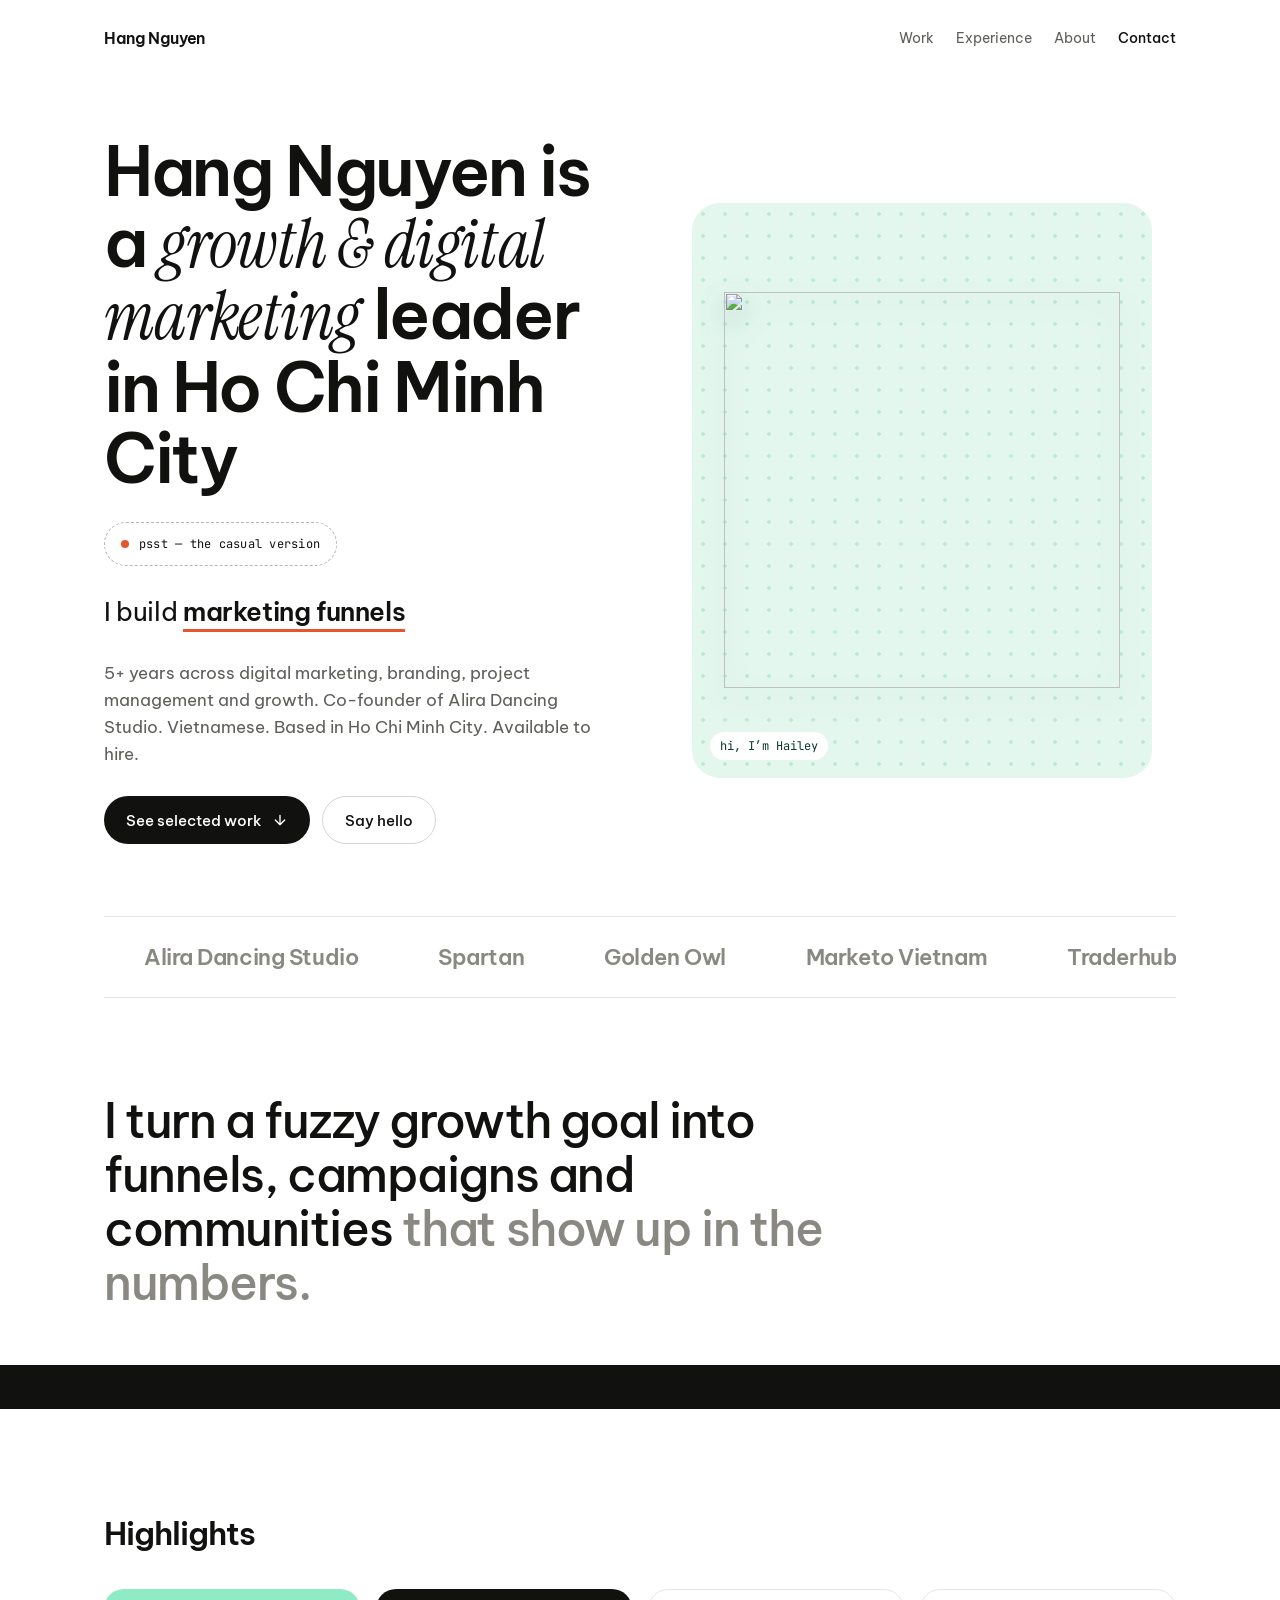
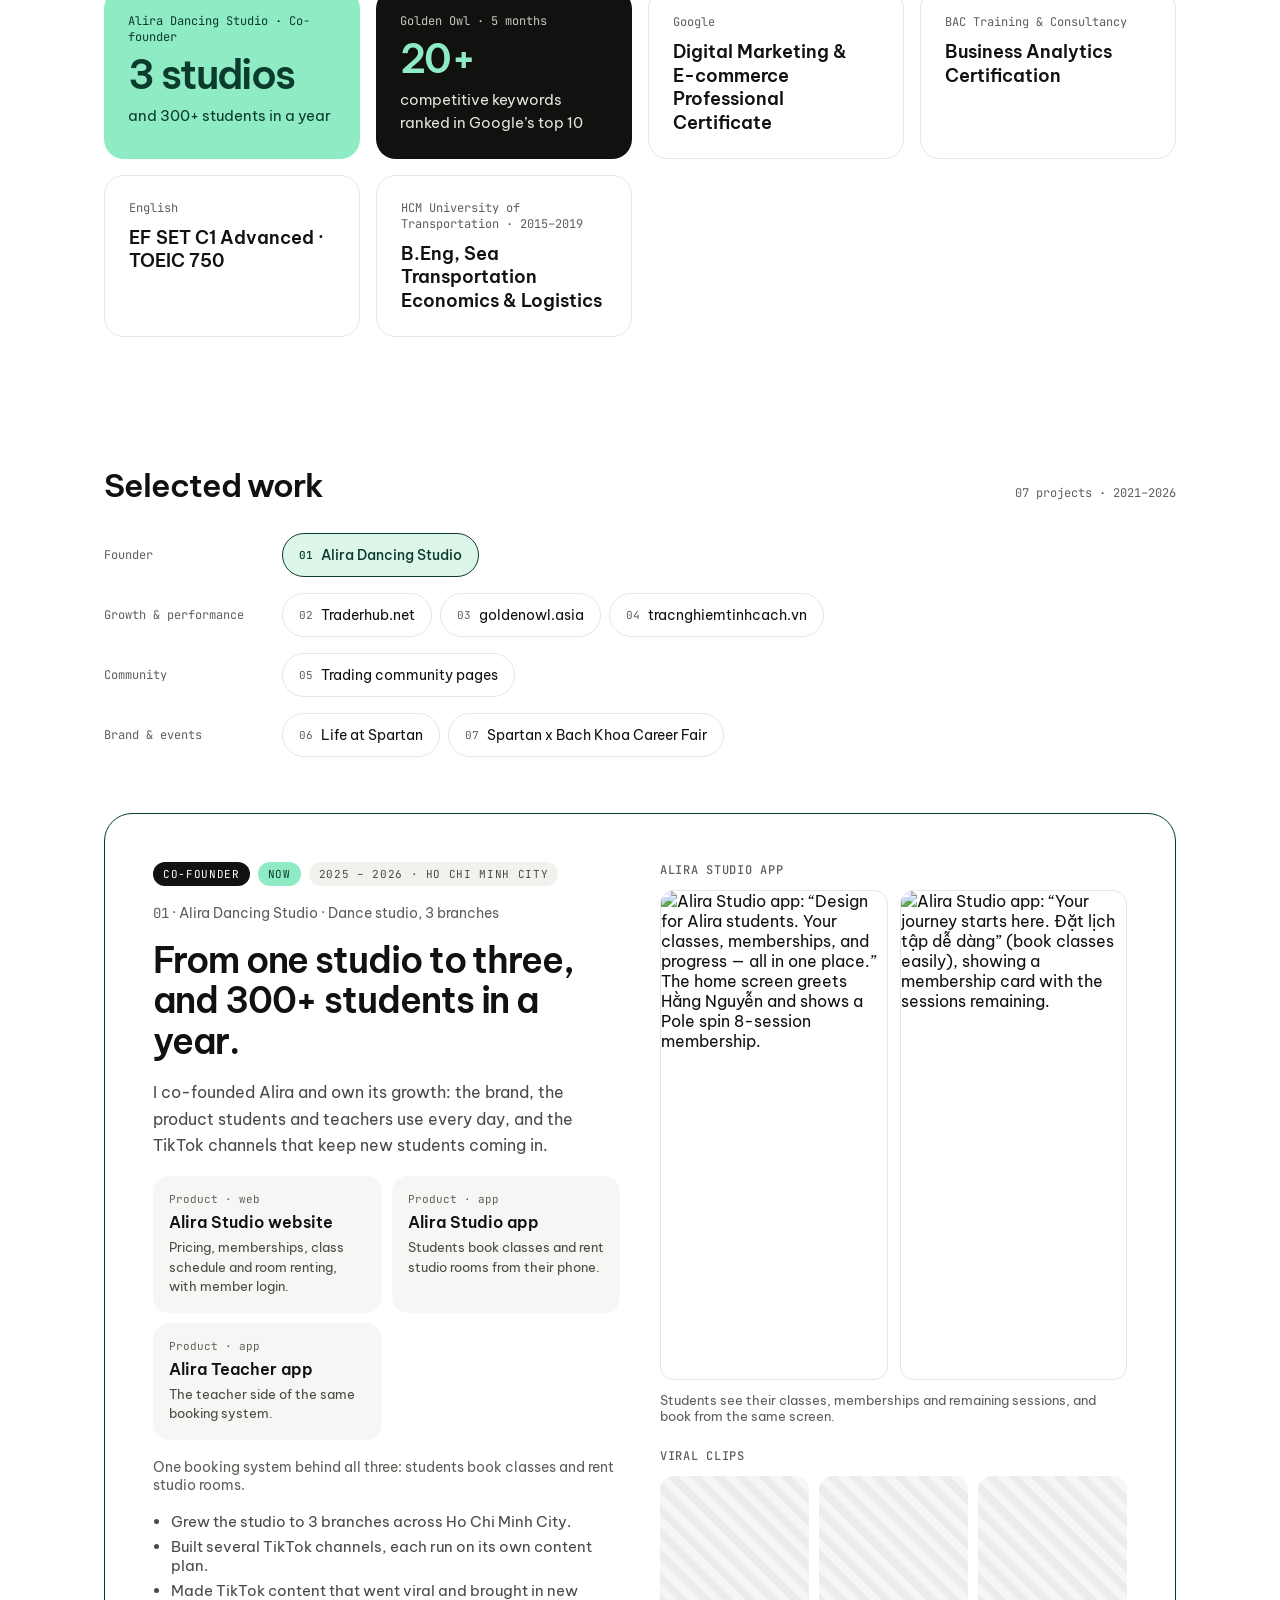
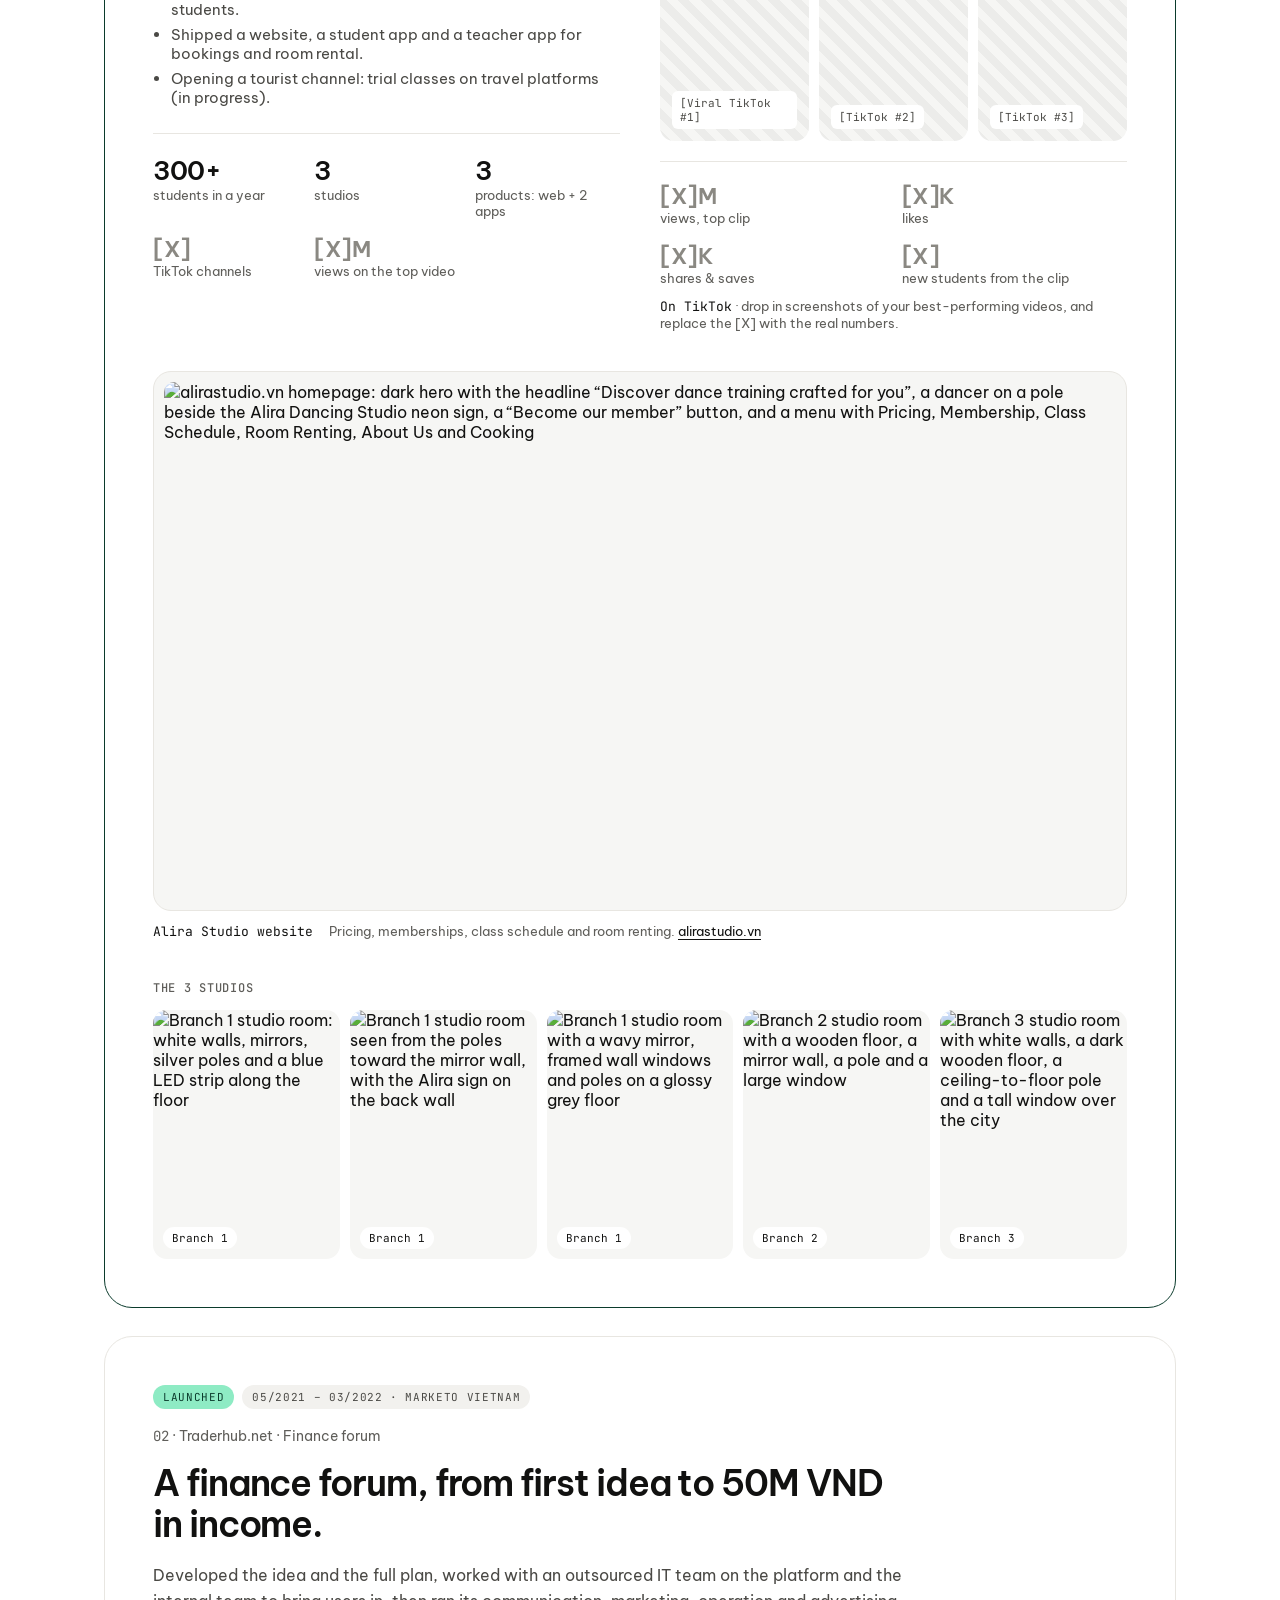
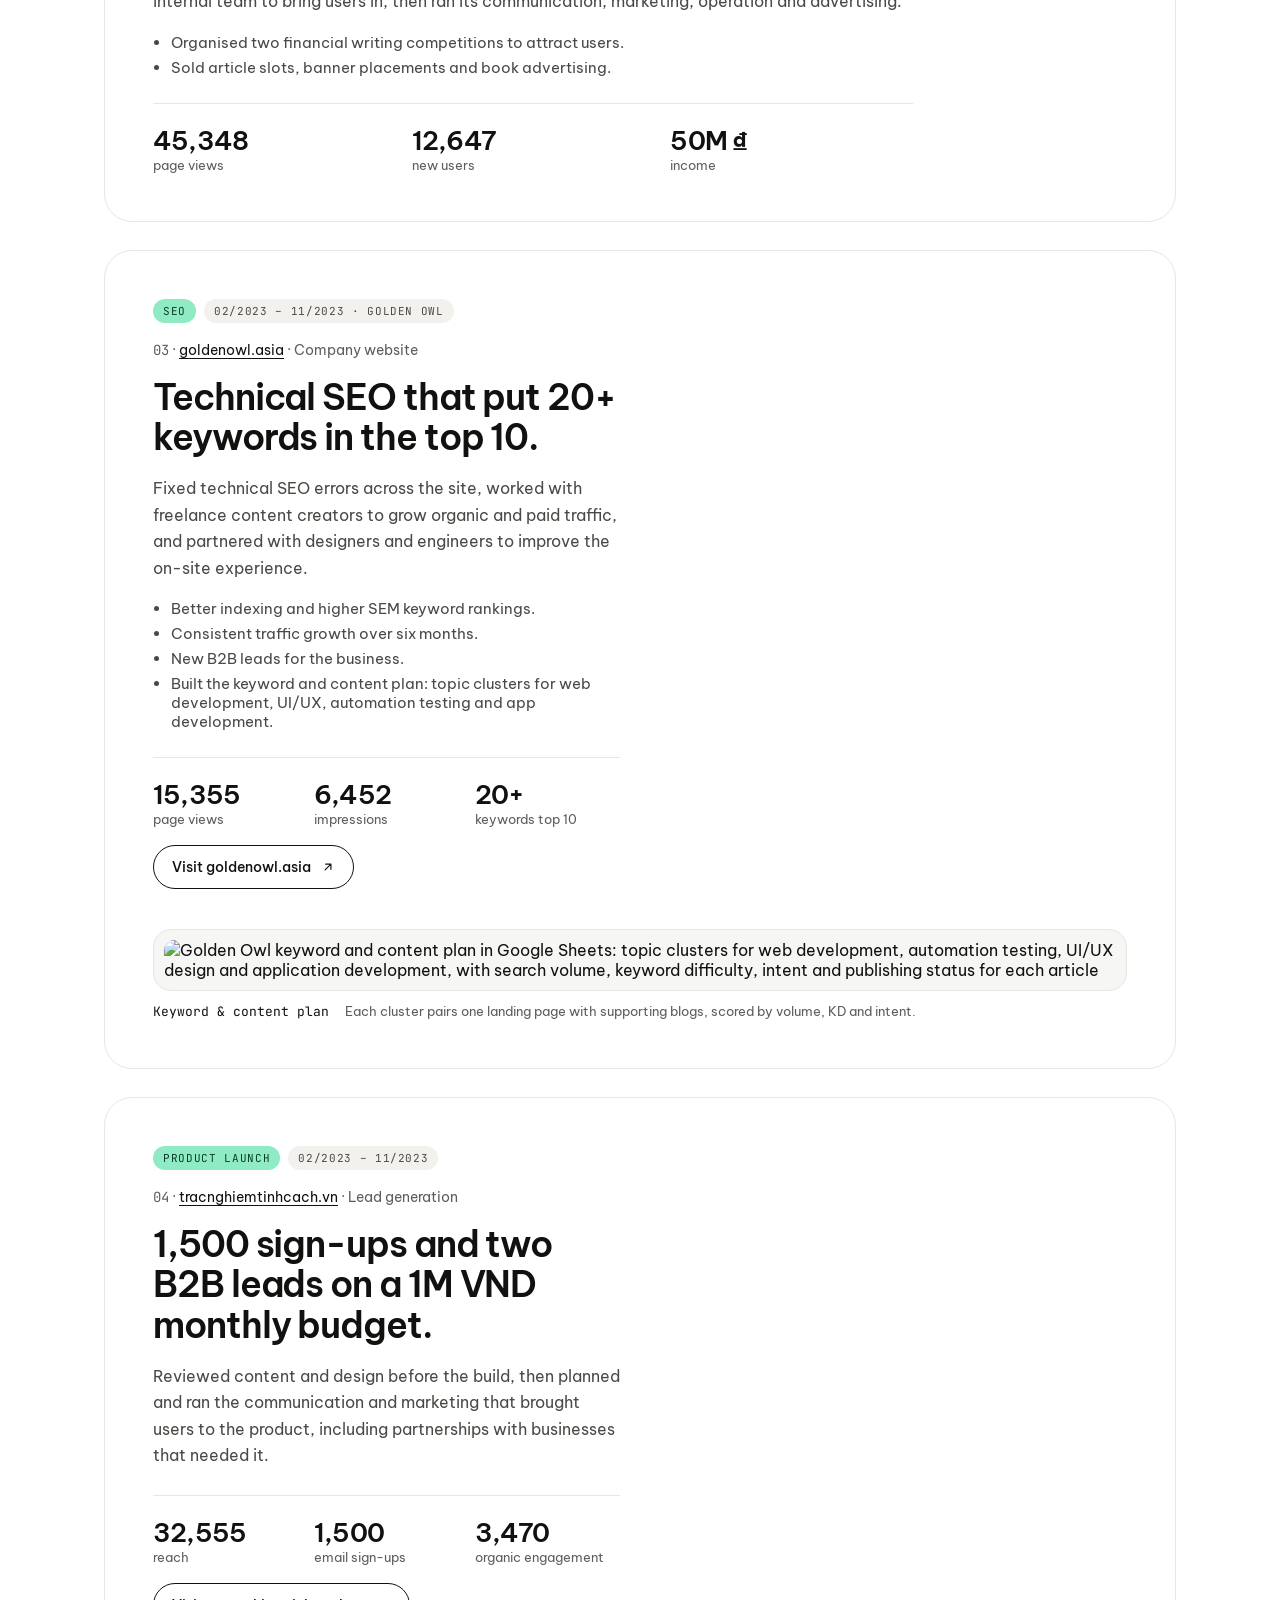
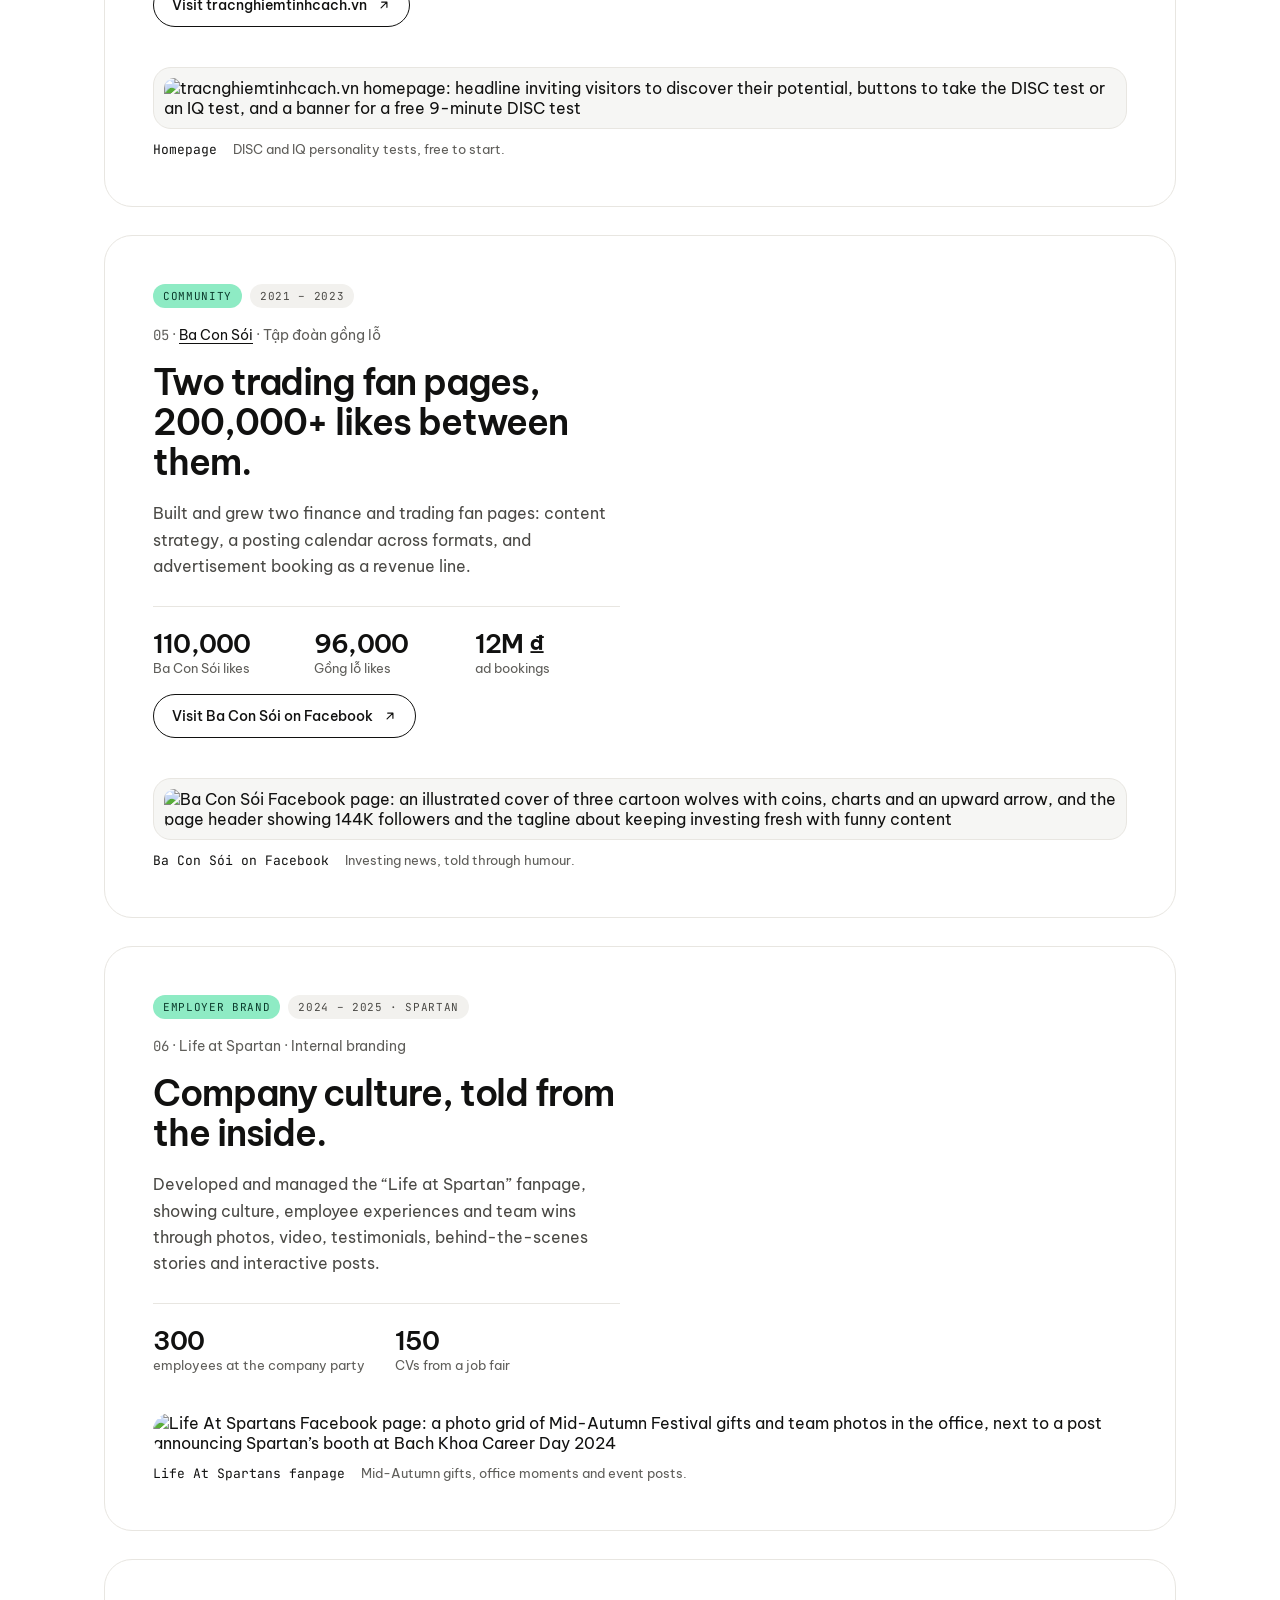
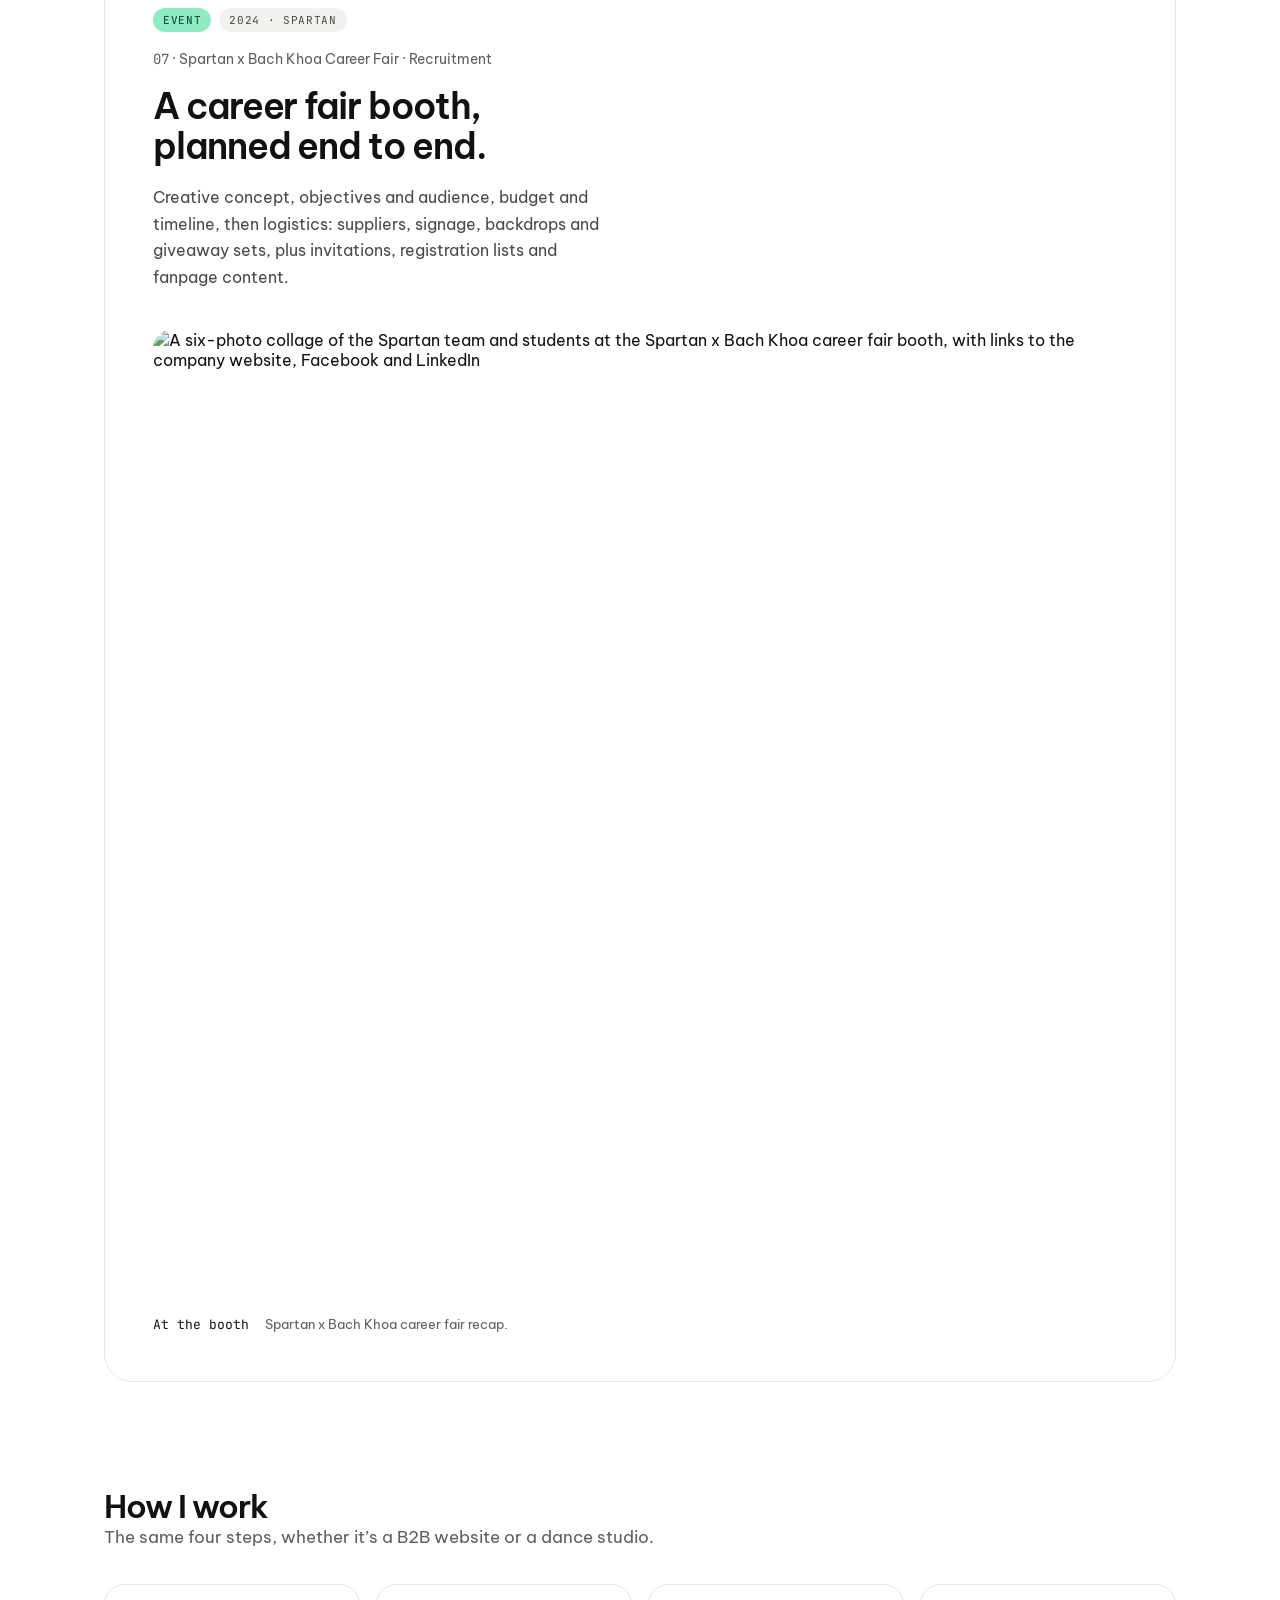
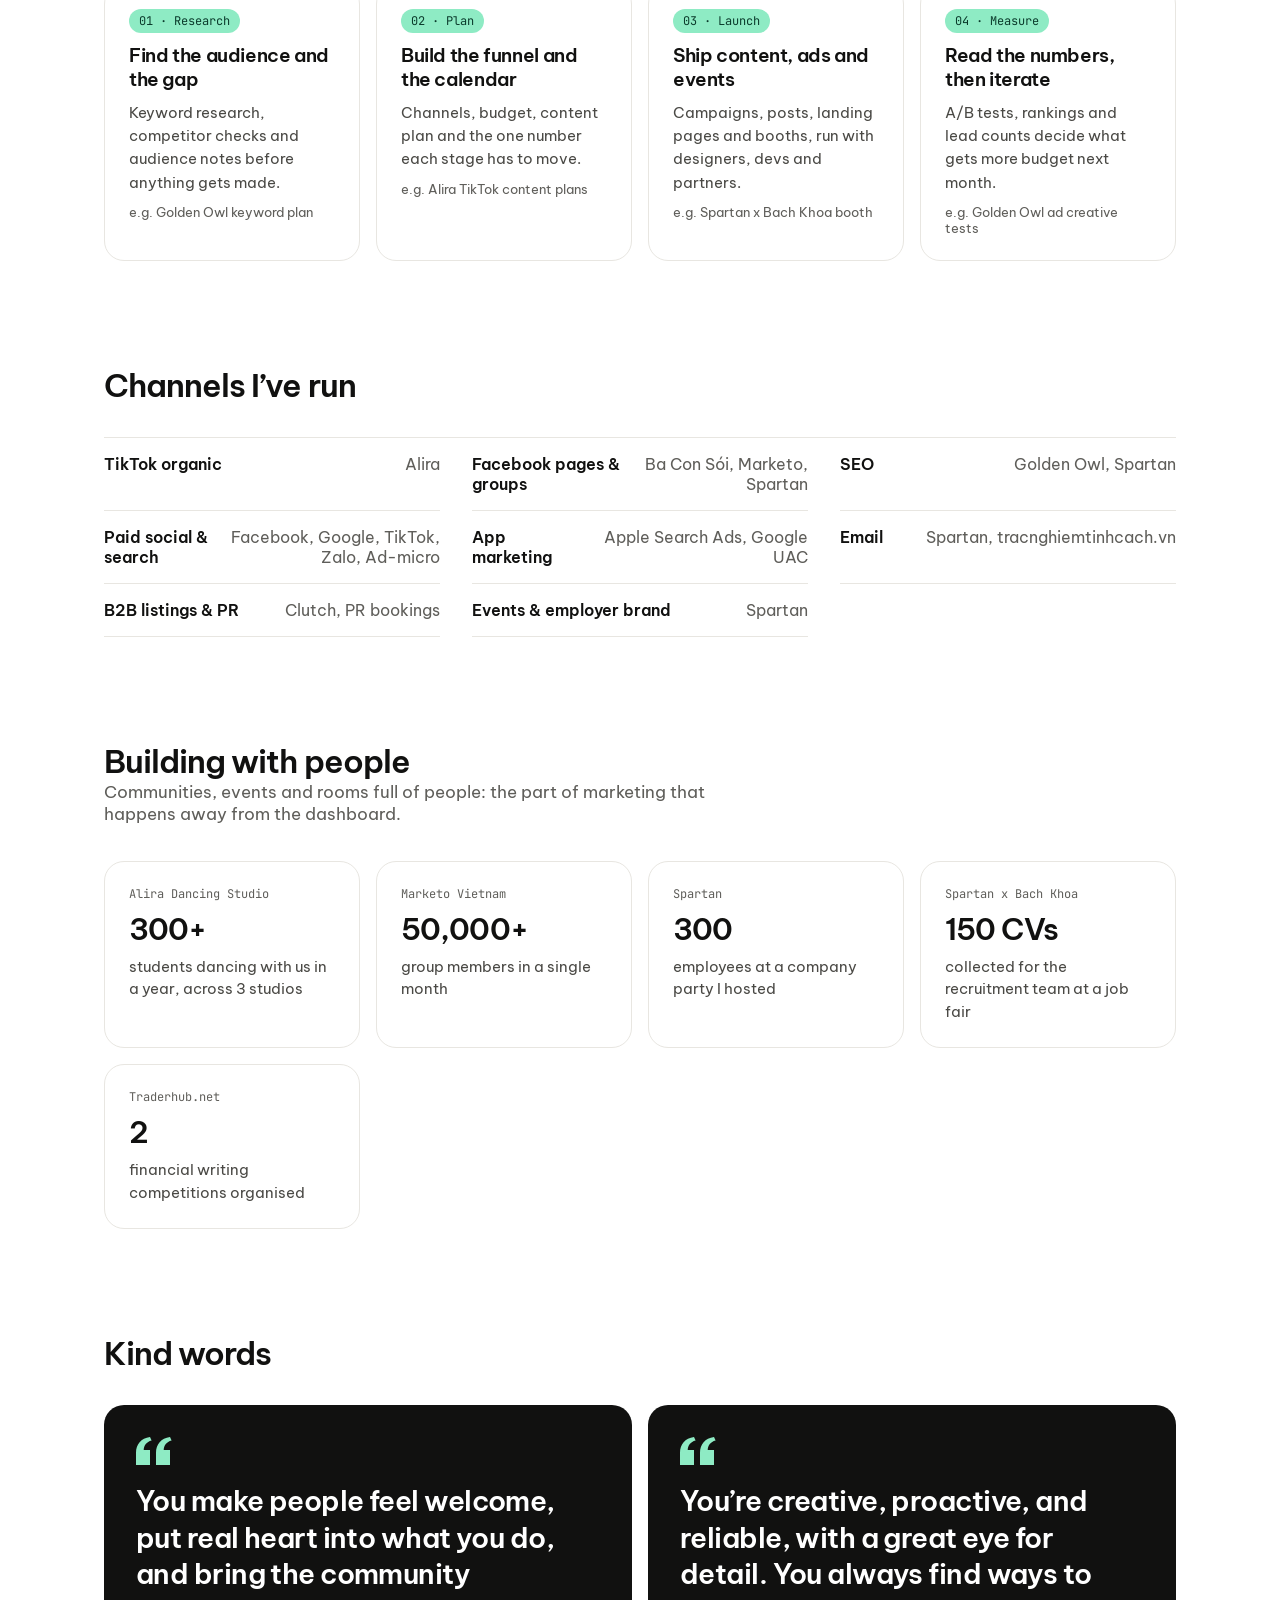
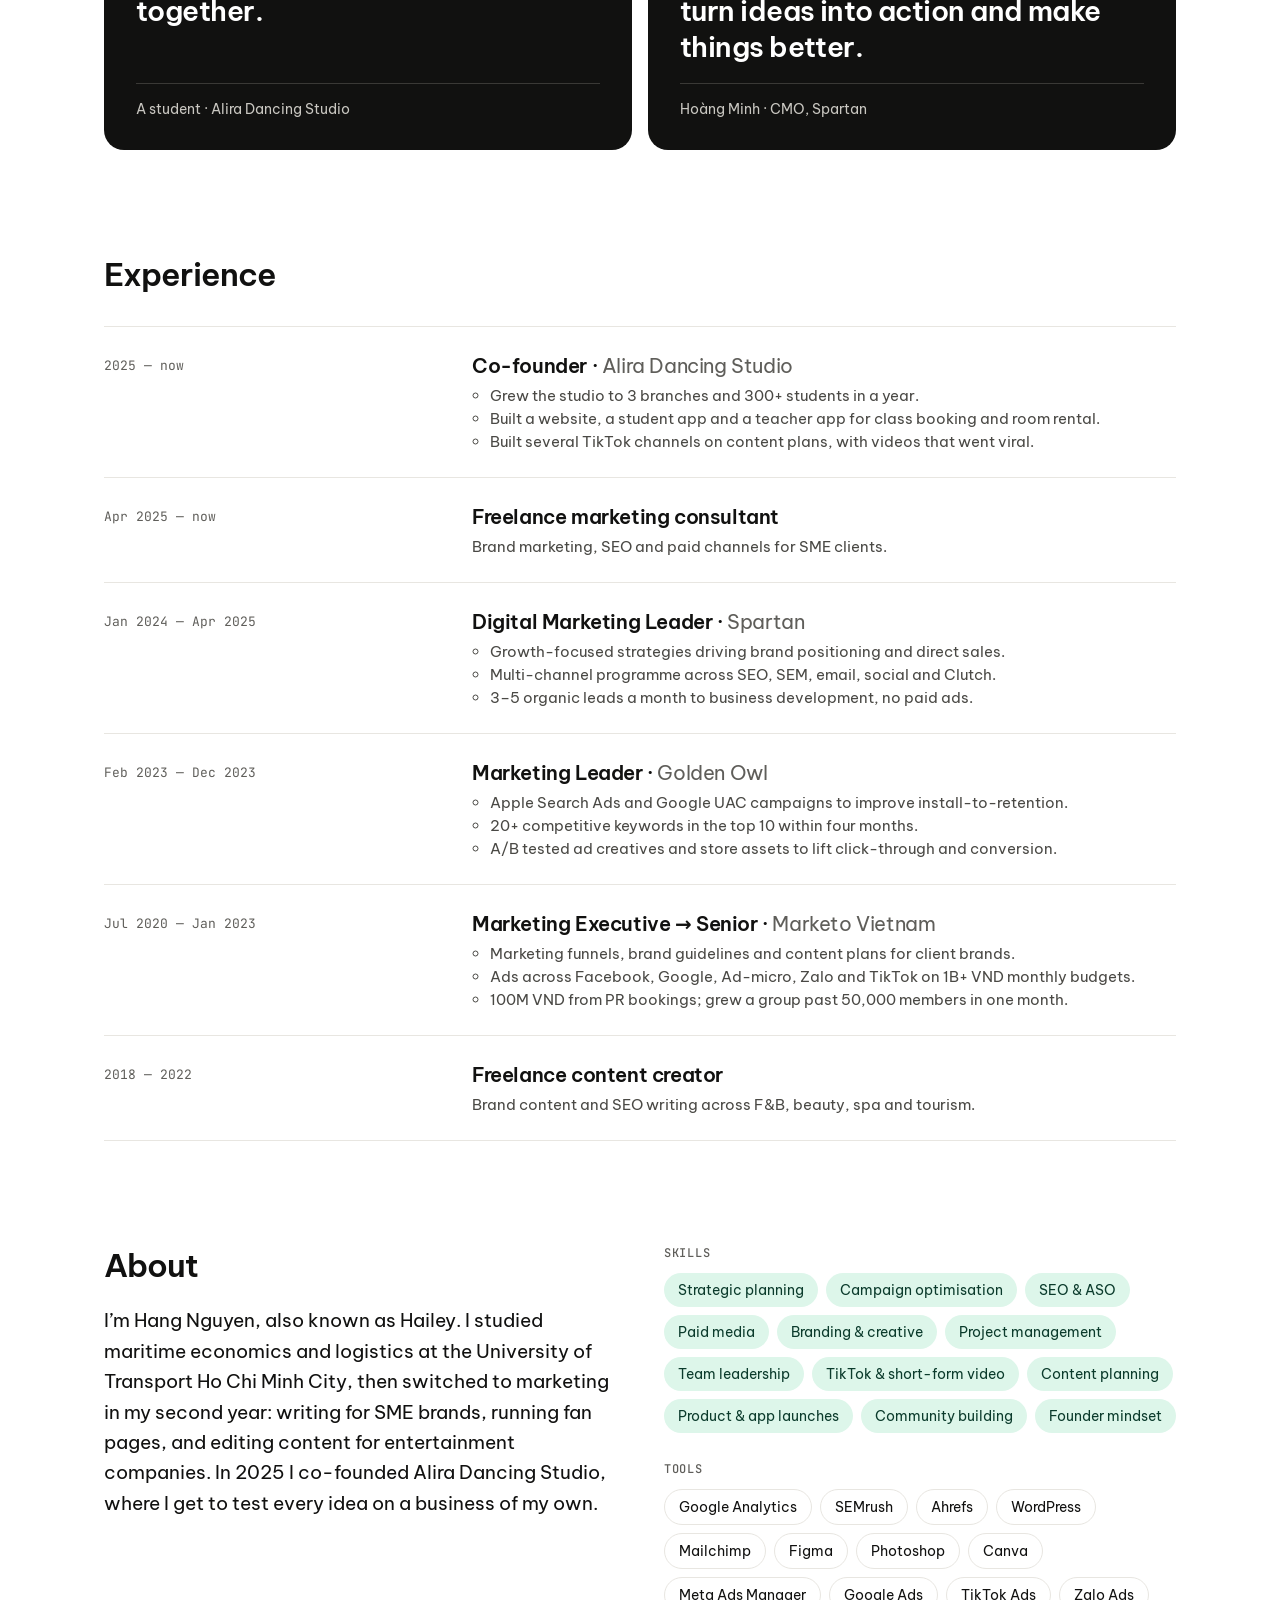
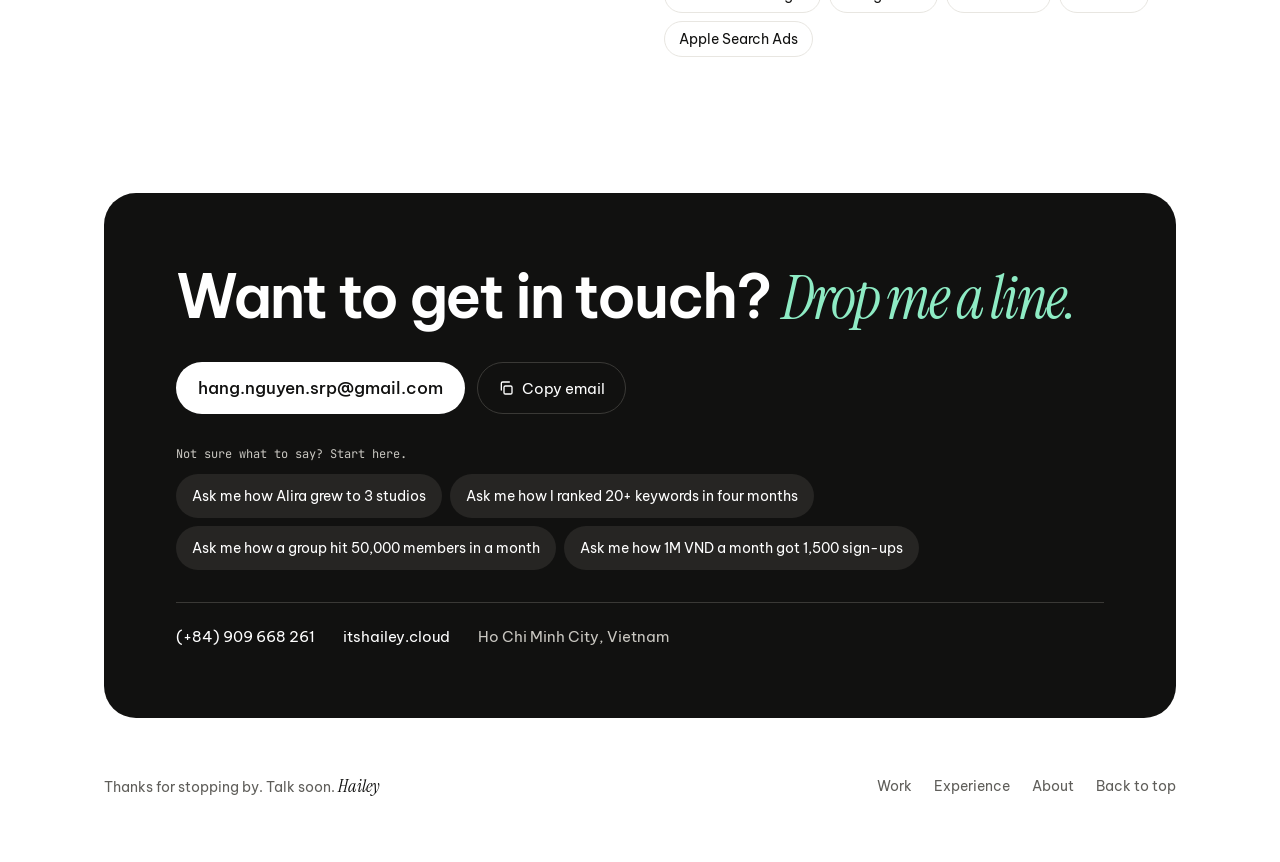
==== index.html @ fa40413d "Replace Kind words with two new testimonials Co-Authored-By: Claude Sonnet 5.5 <noreply@anthropic.co" ====
<!DOCTYPE html>
<html lang="en">
<head>
<meta charset="UTF-8">
<meta name="viewport" content="width=device-width, initial-scale=1.0">
<title>Hang Nguyen — Marketing</title>
<meta name="description" content="Hang Nguyen (Hailey) — growth and digital marketing leader in Ho Chi Minh City, co-founder of Alira Dancing Studio.">

<link rel="icon" href="assets/favicon.svg" type="image/svg+xml">

<link rel="preconnect" href="https://fonts.googleapis.com">
<link rel="preconnect" href="https://fonts.gstatic.com" crossorigin>
<link href="https://fonts.googleapis.com/css2?family=Be+Vietnam+Pro:wght@400;500;600;700&family=Instrument+Serif:ital@0;1&family=JetBrains+Mono:wght@400;500&display=swap" rel="stylesheet">

<link rel="stylesheet" href="css/style.css">
</head>
<body>

<div class="wrap">
  <header class="site-header">
    <a href="#top" class="logo">Hang Nguyen</a>
    <nav aria-label="Main" class="site-nav">
      <a href="#work">Work</a>
      <a href="#experience">Experience</a>
      <a href="#about">About</a>
      <a href="#contact" class="is-contact">Contact</a>
    </nav>
  </header>

  <section id="top" class="hero">
    <div class="hero-copy">
      <h1 id="headline-formal">Hang Nguyen is a <em>growth &amp; digital marketing</em> leader in Ho Chi Minh City</h1>
      <h1 id="headline-casual" hidden>Hi, I’m Hailey. I get brands <em>found, clicked</em> and talked about.</h1>

      <button type="button" id="voice-toggle" class="toggle-btn" aria-pressed="false">
        <span class="toggle-dot" aria-hidden="true"></span>
        <span id="voice-toggle-label">psst — the casual version</span>
      </button>

      <p class="hero-build">I build <span class="word" id="rotating-word">marketing funnels</span></p>

      <p class="hero-lede">5+ years across digital marketing, branding, project management and growth. Co-founder of Alira Dancing Studio. Vietnamese. Based in Ho Chi Minh City. Available to hire.</p>

      <div class="hero-ctas">
        <a href="#work" class="btn btn-dark">See selected work
          <svg width="16" height="16" viewBox="0 0 24 24" fill="none" stroke="currentColor" stroke-width="2" stroke-linecap="round" stroke-linejoin="round" aria-hidden="true"><path d="M12 5v14M5 12l7 7 7-7"></path></svg>
        </a>
        <a href="mailto:hang.nguyen.srp@gmail.com" class="btn btn-outline">Say hello</a>
      </div>
    </div>

    <figure class="hn-portrait" role="img" aria-label="Hailey’s Memoji sticker">
      <div class="hn-sticker">
        <img class="hn-face" src="assets/images/hailey-memoji.png" alt="">
        <img class="hn-face-alt" src="assets/images/hailey-memoji-alt.png" alt="">
      </div>
      <span class="hn-portrait-caption">hi, I’m Hailey</span>
    </figure>
  </section>

  <section aria-label="Brands I’ve worked with" class="hn-strip brands-strip">
    <div class="hn-track slow">
      <span class="brand-item">Alira Dancing Studio</span>
      <span class="brand-item">Spartan</span>
      <span class="brand-item">Golden Owl</span>
      <span class="brand-item">Marketo Vietnam</span>
      <span class="brand-item">Traderhub.net</span>
      <span class="brand-item">tracnghiemtinhcach.vn</span>
      <span class="brand-item">Ba Con Sói</span>
      <span class="brand-item" aria-hidden="true">Alira Dancing Studio</span>
      <span class="brand-item" aria-hidden="true">Spartan</span>
      <span class="brand-item" aria-hidden="true">Golden Owl</span>
      <span class="brand-item" aria-hidden="true">Marketo Vietnam</span>
      <span class="brand-item" aria-hidden="true">Traderhub.net</span>
      <span class="brand-item" aria-hidden="true">tracnghiemtinhcach.vn</span>
      <span class="brand-item" aria-hidden="true">Ba Con Sói</span>
    </div>
  </section>

  <section class="wrap statement">
    <p>I turn a fuzzy growth goal into funnels, campaigns and communities <span class="fade">that show up in the numbers.</span></p>
  </section>
</div>

<section aria-label="Results" class="hn-strip metrics-strip">
  <div class="hn-track" id="metrics-track"></div>
</section>

<div class="wrap">

  <section class="section">
    <h2>Highlights</h2>
    <ul class="highlight-grid" style="margin-top:36px">
      <li class="highlight-card mint">
        <span class="highlight-eyebrow">Alira Dancing Studio · Co-founder</span>
        <span class="highlight-stat">3 studios</span>
        <span class="highlight-note">and 300+ students in a year</span>
      </li>
      <li class="highlight-card dark">
        <span class="highlight-eyebrow dark-muted">Golden Owl · 5 months</span>
        <span class="highlight-stat mint-text">20+</span>
        <span class="highlight-note light">competitive keywords ranked in Google’s top 10</span>
      </li>
      <li class="highlight-card">
        <span class="highlight-eyebrow muted">Google</span>
        <span class="highlight-title">Digital Marketing &amp; <br>E-commerce Professional Certificate</span>
      </li>
      <li class="highlight-card">
        <span class="highlight-eyebrow muted">BAC Training &amp; Consultancy</span>
        <span class="highlight-title">Business Analytics Certification</span>
      </li>
      <li class="highlight-card">
        <span class="highlight-eyebrow muted">English</span>
        <span class="highlight-title">EF SET C1 Advanced · TOEIC 750</span>
      </li>
      <li class="highlight-card">
        <span class="highlight-eyebrow muted">HCM University of Transportation · 2015–2019</span>
        <span class="highlight-title">B.Eng, Sea Transportation Economics &amp; Logistics</span>
      </li>
    </ul>
  </section>

  <section id="work" class="section">
    <div class="section-head">
      <h2>Selected work</h2>
      <span class="section-count">07 projects · 2021–2026</span>
    </div>

    <nav aria-label="Work index" class="work-index">
      <div class="work-index-row">
        <span class="work-index-label">Founder</span>
        <a href="#p-alira" class="chip is-active"><span>01</span>Alira Dancing Studio</a>
      </div>
      <div class="work-index-row">
        <span class="work-index-label">Growth &amp; performance</span>
        <a href="#p-traderhub" class="chip"><span>02</span>Traderhub.net</a>
        <a href="#p-goldenowl" class="chip"><span>03</span>goldenowl.asia</a>
        <a href="#p-tracnghiem" class="chip"><span>04</span>tracnghiemtinhcach.vn</a>
      </div>
      <div class="work-index-row">
        <span class="work-index-label">Community</span>
        <a href="#p-community" class="chip"><span>05</span>Trading community pages</a>
      </div>
      <div class="work-index-row">
        <span class="work-index-label">Brand &amp; events</span>
        <a href="#p-spartan" class="chip"><span>06</span>Life at Spartan</a>
        <a href="#p-fair" class="chip"><span>07</span>Spartan x Bach Khoa Career Fair</a>
      </div>
    </nav>

    <div class="work-list">

      <!-- 01 -->
      <article id="p-alira" class="hn-card work-article is-featured">
        <div class="work-main">
          <div class="work-badges">
            <span class="badge badge-dark">Co-founder</span>
            <span class="badge badge-mint">Now</span>
            <span class="badge badge-neutral">2025 – 2026 · Ho Chi Minh City</span>
          </div>
          <p class="work-eyebrow"><span class="idx">01</span> · Alira Dancing Studio · Dance studio, 3 branches</p>
          <h3>From one studio to three, and 300+ students in a year.</h3>
          <p class="work-desc">I co-founded Alira and own its growth: the brand, the product students and teachers use every day, and the TikTok channels that keep new students coming in.</p>

          <div class="product-grid">
            <div class="product-tile">
              <span class="label">Product · web</span>
              <span class="value">Alira Studio website</span>
              <span class="desc">Pricing, memberships, class schedule and room renting, with member login.</span>
            </div>
            <div class="product-tile">
              <span class="label">Product · app</span>
              <span class="value">Alira Studio app</span>
              <span class="desc">Students book classes and rent studio rooms from their phone.</span>
            </div>
            <div class="product-tile">
              <span class="label">Product · app</span>
              <span class="value">Alira Teacher app</span>
              <span class="desc">The teacher side of the same booking system.</span>
            </div>
          </div>
          <p class="work-note">One booking system behind all three: students book classes and rent studio rooms.</p>

          <ul class="work-bullets">
            <li>Grew the studio to 3 branches across Ho Chi Minh City.</li>
            <li>Built several TikTok channels, each run on its own content plan.</li>
            <li>Made TikTok content that went viral and brought in new students.</li>
            <li>Shipped a website, a student app and a teacher app for bookings and room rental.</li>
            <li>Opening a tourist channel: trial classes on travel platforms (in progress).</li>
          </ul>
          <dl class="stats">
            <div><dd>300+</dd><dt>students in a year</dt></div>
            <div><dd>3</dd><dt>studios</dt></div>
            <div><dd>3</dd><dt>products: web + 2 apps</dt></div>
            <div><dd class="tbd">[X]</dd><dt>TikTok channels</dt></div>
            <div><dd class="tbd">[X]M</dd><dt>views on the top video</dt></div>
          </dl>
        </div>
        <div class="work-visual">
          <h4 class="visual-title">Alira Studio app</h4>
          <div class="app-shots">
            <img src="assets/images/alira-app-students.webp" width="230" height="498" alt="Alira Studio app: “Design for Alira students. Your classes, memberships, and progress — all in one place.” The home screen greets Hằng Nguyễn and shows a Pole spin 8-session membership." loading="lazy">
            <img src="assets/images/alira-app-booking.webp" width="230" height="498" alt="Alira Studio app: “Your journey starts here. Đặt lịch tập dễ dàng” (book classes easily), showing a membership card with the sessions remaining." loading="lazy">
          </div>
          <span class="visual-note">Students see their classes, memberships and remaining sessions, and book from the same screen.</span>

          <h4 class="visual-title" style="margin-top:12px">Viral clips</h4>
          <div class="tile-row">
            <div class="media-tile tall"><span>[Viral TikTok #1]</span></div>
            <div class="media-tile tall"><span>[TikTok #2]</span></div>
            <div class="media-tile tall"><span>[TikTok #3]</span></div>
          </div>
          <dl class="stats cols-2">
            <div><dd class="tbd">[X]M</dd><dt>views, top clip</dt></div>
            <div><dd class="tbd">[X]K</dd><dt>likes</dt></div>
            <div><dd class="tbd">[X]K</dd><dt>shares &amp; saves</dt></div>
            <div><dd class="tbd">[X]</dd><dt>new students from the clip</dt></div>
          </dl>
          <span class="visual-note"><strong>On TikTok</strong> · drop in screenshots of your best-performing videos, and replace the [X] with the real numbers.</span>
        </div>
        <figure class="work-shot">
          <div class="work-shot-frame">
            <img src="assets/images/alira-website.webp" width="1902" height="1035" alt="alirastudio.vn homepage: dark hero with the headline “Discover dance training crafted for you”, a dancer on a pole beside the Alira Dancing Studio neon sign, a “Become our member” button, and a menu with Pricing, Membership, Class Schedule, Room Renting, About Us and Cooking" loading="lazy">
          </div>
          <figcaption><strong>Alira Studio website</strong><span>Pricing, memberships, class schedule and room renting. <a href="https://alirastudio.vn/" target="_blank" rel="noopener">alirastudio.vn</a></span></figcaption>
        </figure>
        <div class="studio-gallery">
          <h4 class="visual-title">The 3 studios</h4>
          <div class="studio-grid">
            <figure class="studio-shot">
              <img src="assets/images/alira-branch1-a.jpg" alt="Branch 1 studio room: white walls, mirrors, silver poles and a blue LED strip along the floor" loading="lazy">
              <figcaption>Branch 1</figcaption>
            </figure>
            <figure class="studio-shot">
              <img src="assets/images/alira-branch1-b.jpg" alt="Branch 1 studio room seen from the poles toward the mirror wall, with the Alira sign on the back wall" loading="lazy">
              <figcaption>Branch 1</figcaption>
            </figure>
            <figure class="studio-shot">
              <img src="assets/images/alira-branch1-c.jpg" alt="Branch 1 studio room with a wavy mirror, framed wall windows and poles on a glossy grey floor" loading="lazy">
              <figcaption>Branch 1</figcaption>
            </figure>
            <figure class="studio-shot">
              <img src="assets/images/alira-branch2.jpg" alt="Branch 2 studio room with a wooden floor, a mirror wall, a pole and a large window" loading="lazy">
              <figcaption>Branch 2</figcaption>
            </figure>
            <figure class="studio-shot">
              <img src="assets/images/alira-branch3.jpg" alt="Branch 3 studio room with white walls, a dark wooden floor, a ceiling-to-floor pole and a tall window over the city" loading="lazy">
              <figcaption>Branch 3</figcaption>
            </figure>
          </div>
        </div>
      </article>

      <!-- 02 -->
      <article id="p-traderhub" class="hn-card work-article single-col">
        <div class="work-main narrow">
          <div class="work-badges">
            <span class="badge badge-mint">Launched</span>
            <span class="badge badge-neutral">05/2021 – 03/2022 · Marketo Vietnam</span>
          </div>
          <p class="work-eyebrow"><span class="idx">02</span> · Traderhub.net · Finance forum</p>
          <h3>A finance forum, from first idea to 50M VND in income.</h3>
          <p class="work-desc">Developed the idea and the full plan, worked with an outsourced IT team on the platform and the internal team to bring users in, then ran its communication, marketing, operation and advertising.</p>
          <ul class="work-bullets">
            <li>Organised two financial writing competitions to attract users.</li>
            <li>Sold article slots, banner placements and book advertising.</li>
          </ul>
          <dl class="stats cols-3">
            <div><dd>45,348</dd><dt>page views</dt></div>
            <div><dd>12,647</dd><dt>new users</dt></div>
            <div><dd>50M ₫</dd><dt>income</dt></div>
          </dl>
        </div>
      </article>

      <!-- 03 -->
      <article id="p-goldenowl" class="hn-card work-article">
        <div class="work-main">
          <div class="work-badges">
            <span class="badge badge-mint">SEO</span>
            <span class="badge badge-neutral">02/2023 – 11/2023 · Golden Owl</span>
          </div>
          <p class="work-eyebrow"><span class="idx">03</span> · <a href="https://goldenowl.asia/" target="_blank" rel="noopener">goldenowl.asia</a> · Company website</p>
          <h3>Technical SEO that put 20+ keywords in the top 10.</h3>
          <p class="work-desc">Fixed technical SEO errors across the site, worked with freelance content creators to grow organic and paid traffic, and partnered with designers and engineers to improve the on-site experience.</p>
          <ul class="work-bullets">
            <li>Better indexing and higher SEM keyword rankings.</li>
            <li>Consistent traffic growth over six months.</li>
            <li>New B2B leads for the business.</li>
            <li>Built the keyword and content plan: topic clusters for web development, UI/UX, automation testing and app development.</li>
          </ul>
          <dl class="stats cols-3">
            <div><dd>15,355</dd><dt>page views</dt></div>
            <div><dd>6,452</dd><dt>impressions</dt></div>
            <div><dd>20+</dd><dt>keywords top 10</dt></div>
          </dl>
          <a href="https://goldenowl.asia/" target="_blank" rel="noopener" class="work-link">Visit goldenowl.asia
            <svg width="14" height="14" viewBox="0 0 24 24" fill="none" stroke="currentColor" stroke-width="2" stroke-linecap="round" stroke-linejoin="round" aria-hidden="true"><path d="M7 17 17 7M8 7h9v9"></path></svg>
          </a>
        </div>
        <figure class="work-shot">
          <div class="work-shot-frame scroll">
            <img src="assets/images/goldenowl-keyword-plan.png" alt="Golden Owl keyword and content plan in Google Sheets: topic clusters for web development, automation testing, UI/UX design and application development, with search volume, keyword difficulty, intent and publishing status for each article">
          </div>
          <figcaption><strong>Keyword &amp; content plan</strong><span>Each cluster pairs one landing page with supporting blogs, scored by volume, KD and intent.</span></figcaption>
        </figure>
      </article>

      <!-- 04 -->
      <article id="p-tracnghiem" class="hn-card work-article">
        <div class="work-main">
          <div class="work-badges">
            <span class="badge badge-mint">Product launch</span>
            <span class="badge badge-neutral">02/2023 – 11/2023</span>
          </div>
          <p class="work-eyebrow"><span class="idx">04</span> · <a href="https://tracnghiemtinhcach.vn/" target="_blank" rel="noopener">tracnghiemtinhcach.vn</a> · Lead generation</p>
          <h3>1,500 sign-ups and two B2B leads on a 1M VND monthly budget.</h3>
          <p class="work-desc">Reviewed content and design before the build, then planned and ran the communication and marketing that brought users to the product, including partnerships with businesses that needed it.</p>
          <dl class="stats cols-3">
            <div><dd>32,555</dd><dt>reach</dt></div>
            <div><dd>1,500</dd><dt>email sign-ups</dt></div>
            <div><dd>3,470</dd><dt>organic engagement</dt></div>
          </dl>
          <a href="https://tracnghiemtinhcach.vn/" target="_blank" rel="noopener" class="work-link">Visit tracnghiemtinhcach.vn
            <svg width="14" height="14" viewBox="0 0 24 24" fill="none" stroke="currentColor" stroke-width="2" stroke-linecap="round" stroke-linejoin="round" aria-hidden="true"><path d="M7 17 17 7M8 7h9v9"></path></svg>
          </a>
        </div>
        <figure class="work-shot">
          <div class="work-shot-frame">
            <img src="assets/images/tracnghiemtinhcach-homepage.png" alt="tracnghiemtinhcach.vn homepage: headline inviting visitors to discover their potential, buttons to take the DISC test or an IQ test, and a banner for a free 9-minute DISC test">
          </div>
          <figcaption><strong>Homepage</strong><span>DISC and IQ personality tests, free to start.</span></figcaption>
        </figure>
      </article>

      <!-- 05 -->
      <article id="p-community" class="hn-card work-article">
        <div class="work-main">
          <div class="work-badges">
            <span class="badge badge-mint">Community</span>
            <span class="badge badge-neutral">2021 – 2023</span>
          </div>
          <p class="work-eyebrow"><span class="idx">05</span> · <a href="https://www.facebook.com/baconsoiduide" target="_blank" rel="noopener">Ba Con Sói</a> · Tập đoàn gồng lỗ</p>
          <h3>Two trading fan pages, 200,000+ likes between them.</h3>
          <p class="work-desc">Built and grew two finance and trading fan pages: content strategy, a posting calendar across formats, and advertisement booking as a revenue line.</p>
          <dl class="stats cols-3">
            <div><dd>110,000</dd><dt>Ba Con Sói likes</dt></div>
            <div><dd>96,000</dd><dt>Gồng lỗ likes</dt></div>
            <div><dd>12M ₫</dd><dt>ad bookings</dt></div>
          </dl>
          <a href="https://www.facebook.com/baconsoiduide" target="_blank" rel="noopener" class="work-link">Visit Ba Con Sói on Facebook
            <svg width="14" height="14" viewBox="0 0 24 24" fill="none" stroke="currentColor" stroke-width="2" stroke-linecap="round" stroke-linejoin="round" aria-hidden="true"><path d="M7 17 17 7M8 7h9v9"></path></svg>
          </a>
        </div>
        <figure class="work-shot">
          <div class="work-shot-frame">
            <img src="assets/images/baconsoi-facebook.png" alt="Ba Con Sói Facebook page: an illustrated cover of three cartoon wolves with coins, charts and an upward arrow, and the page header showing 144K followers and the tagline about keeping investing fresh with funny content">
          </div>
          <figcaption><strong>Ba Con Sói on Facebook</strong><span>Investing news, told through humour.</span></figcaption>
        </figure>
      </article>

      <!-- 06 -->
      <article id="p-spartan" class="hn-card work-article">
        <div class="work-main">
          <div class="work-badges">
            <span class="badge badge-mint">Employer brand</span>
            <span class="badge badge-neutral">2024 – 2025 · Spartan</span>
          </div>
          <p class="work-eyebrow"><span class="idx">06</span> · Life at Spartan · Internal branding</p>
          <h3>Company culture, told from the inside.</h3>
          <p class="work-desc">Developed and managed the “Life at Spartan” fanpage, showing culture, employee experiences and team wins through photos, video, testimonials, behind-the-scenes stories and interactive posts.</p>
          <dl class="stats cols-2">
            <div><dd>300</dd><dt>employees at the company party</dt></div>
            <div><dd>150</dd><dt>CVs from a job fair</dt></div>
          </dl>
        </div>
        <figure class="work-shot">
          <img class="plain" src="assets/images/spartan-fanpage.jpg" alt="Life At Spartans Facebook page: a photo grid of Mid-Autumn Festival gifts and team photos in the office, next to a post announcing Spartan’s booth at Bach Khoa Career Day 2024">
          <figcaption><strong>Life At Spartans fanpage</strong><span>Mid-Autumn gifts, office moments and event posts.</span></figcaption>
        </figure>
      </article>

      <!-- 07 -->
      <article id="p-fair" class="hn-card work-article">
        <div class="work-main">
          <div class="work-badges">
            <span class="badge badge-mint">Event</span>
            <span class="badge badge-neutral">2024 · Spartan</span>
          </div>
          <p class="work-eyebrow"><span class="idx">07</span> · Spartan x Bach Khoa Career Fair · Recruitment</p>
          <h3>A career fair booth, planned end to end.</h3>
          <p class="work-desc">Creative concept, objectives and audience, budget and timeline, then logistics: suppliers, signage, backdrops and giveaway sets, plus invitations, registration lists and fanpage content.</p>
        </div>
        <figure class="work-shot">
          <img class="plain square" src="assets/images/spartan-fair-booth.jpg" alt="A six-photo collage of the Spartan team and students at the Spartan x Bach Khoa career fair booth, with links to the company website, Facebook and LinkedIn">
          <figcaption><strong>At the booth</strong><span>Spartan x Bach Khoa career fair recap.</span></figcaption>
        </figure>
      </article>

    </div>
  </section>

  <section class="section">
    <h2>How I work</h2>
    <p class="section-lede">The same four steps, whether it’s a B2B website or a dance studio.</p>
    <ol class="step-grid">
      <li class="step-card">
        <span class="step-tag">01 · Research</span>
        <span class="step-title">Find the audience and the gap</span>
        <span class="step-desc">Keyword research, competitor checks and audience notes before anything gets made.</span>
        <span class="step-example">e.g. Golden Owl keyword plan</span>
      </li>
      <li class="step-card">
        <span class="step-tag">02 · Plan</span>
        <span class="step-title">Build the funnel and the calendar</span>
        <span class="step-desc">Channels, budget, content plan and the one number each stage has to move.</span>
        <span class="step-example">e.g. Alira TikTok content plans</span>
      </li>
      <li class="step-card">
        <span class="step-tag">03 · Launch</span>
        <span class="step-title">Ship content, ads and events</span>
        <span class="step-desc">Campaigns, posts, landing pages and booths, run with designers, devs and partners.</span>
        <span class="step-example">e.g. Spartan x Bach Khoa booth</span>
      </li>
      <li class="step-card">
        <span class="step-tag">04 · Measure</span>
        <span class="step-title">Read the numbers, then iterate</span>
        <span class="step-desc">A/B tests, rankings and lead counts decide what gets more budget next month.</span>
        <span class="step-example">e.g. Golden Owl ad creative tests</span>
      </li>
    </ol>
  </section>

  <section class="section">
    <h2 style="margin-bottom:32px">Channels I’ve run</h2>
    <ul class="channel-list">
      <li><span class="who">TikTok organic</span><span class="where">Alira</span></li>
      <li><span class="who">Facebook pages &amp; groups</span><span class="where">Ba Con Sói, Marketo, Spartan</span></li>
      <li><span class="who">SEO</span><span class="where">Golden Owl, Spartan</span></li>
      <li><span class="who">Paid social &amp; search</span><span class="where">Facebook, Google, TikTok, Zalo, Ad-micro</span></li>
      <li><span class="who">App marketing</span><span class="where">Apple Search Ads, Google UAC</span></li>
      <li><span class="who">Email</span><span class="where">Spartan, tracnghiemtinhcach.vn</span></li>
      <li><span class="who">B2B listings &amp; PR</span><span class="where">Clutch, PR bookings</span></li>
      <li><span class="who">Events &amp; employer brand</span><span class="where">Spartan</span></li>
    </ul>
  </section>

  <section class="section">
    <h2>Building with people</h2>
    <p class="section-lede">Communities, events and rooms full of people: the part of marketing that happens away from the dashboard.</p>
    <ul class="people-grid">
      <li class="people-card">
        <span class="people-tag">Alira Dancing Studio</span>
        <span class="people-stat">300+</span>
        <span class="people-note">students dancing with us in a year, across 3 studios</span>
      </li>
      <li class="people-card">
        <span class="people-tag">Marketo Vietnam</span>
        <span class="people-stat">50,000+</span>
        <span class="people-note">group members in a single month</span>
      </li>
      <li class="people-card">
        <span class="people-tag">Spartan</span>
        <span class="people-stat">300</span>
        <span class="people-note">employees at a company party I hosted</span>
      </li>
      <li class="people-card">
        <span class="people-tag">Spartan x Bach Khoa</span>
        <span class="people-stat">150 CVs</span>
        <span class="people-note">collected for the recruitment team at a job fair</span>
      </li>
      <li class="people-card">
        <span class="people-tag">Traderhub.net</span>
        <span class="people-stat">2</span>
        <span class="people-note">financial writing competitions organised</span>
      </li>
    </ul>
  </section>

  <section class="section">
    <h2 style="margin-bottom:32px">Kind words</h2>
    <div class="quote-grid">
      <figure class="quote-card">
        <svg width="36" height="28" viewBox="0 0 36 28" fill="#8eebc4" aria-hidden="true"><path d="M0 28V16C0 7 5 1.5 14 0l1.6 3.6C10.4 5 8 8.4 7.7 13H14v15H0zm20 0V16c0-9 5-14.5 14-16l1.6 3.6C30.4 5 28 8.4 27.7 13H34v15H20z"></path></svg>
        <blockquote>You make people feel welcome, put real heart into what you do, and bring the community together.</blockquote>
        <figcaption>A student · Alira Dancing Studio</figcaption>
      </figure>
      <figure class="quote-card">
        <svg width="36" height="28" viewBox="0 0 36 28" fill="#8eebc4" aria-hidden="true"><path d="M0 28V16C0 7 5 1.5 14 0l1.6 3.6C10.4 5 8 8.4 7.7 13H14v15H0zm20 0V16c0-9 5-14.5 14-16l1.6 3.6C30.4 5 28 8.4 27.7 13H34v15H20z"></path></svg>
        <blockquote>You’re creative, proactive, and reliable, with a great eye for detail. You always find ways to turn ideas into action and make things better.</blockquote>
        <figcaption>Hoàng Minh · CMO, Spartan</figcaption>
      </figure>
    </div>
  </section>

  <section id="experience" class="section">
    <h2 style="margin-bottom:32px">Experience</h2>
    <ol class="exp-list">
      <li class="exp-row">
        <span class="exp-date">2025 — now</span>
        <div class="exp-body">
          <span class="exp-role">Co-founder · <span class="exp-company">Alira Dancing Studio</span></span>
          <ul class="exp-bullets">
            <li>Grew the studio to 3 branches and 300+ students in a year.</li>
            <li>Built a website, a student app and a teacher app for class booking and room rental.</li>
            <li>Built several TikTok channels on content plans, with videos that went viral.</li>
          </ul>
        </div>
      </li>
      <li class="exp-row">
        <span class="exp-date">Apr 2025 — now</span>
        <div class="exp-body">
          <span class="exp-role">Freelance marketing consultant</span>
          <span class="exp-summary">Brand marketing, SEO and paid channels for SME clients.</span>
        </div>
      </li>
      <li class="exp-row">
        <span class="exp-date">Jan 2024 — Apr 2025</span>
        <div class="exp-body">
          <span class="exp-role">Digital Marketing Leader · <span class="exp-company">Spartan</span></span>
          <ul class="exp-bullets">
            <li>Growth-focused strategies driving brand positioning and direct sales.</li>
            <li>Multi-channel programme across SEO, SEM, email, social and Clutch.</li>
            <li>3–5 organic leads a month to business development, no paid ads.</li>
          </ul>
        </div>
      </li>
      <li class="exp-row">
        <span class="exp-date">Feb 2023 — Dec 2023</span>
        <div class="exp-body">
          <span class="exp-role">Marketing Leader · <span class="exp-company">Golden Owl</span></span>
          <ul class="exp-bullets">
            <li>Apple Search Ads and Google UAC campaigns to improve install-to-retention.</li>
            <li>20+ competitive keywords in the top 10 within four months.</li>
            <li>A/B tested ad creatives and store assets to lift click-through and conversion.</li>
          </ul>
        </div>
      </li>
      <li class="exp-row">
        <span class="exp-date">Jul 2020 — Jan 2023</span>
        <div class="exp-body">
          <span class="exp-role">Marketing Executive → Senior · <span class="exp-company">Marketo Vietnam</span></span>
          <ul class="exp-bullets">
            <li>Marketing funnels, brand guidelines and content plans for client brands.</li>
            <li>Ads across Facebook, Google, Ad-micro, Zalo and TikTok on 1B+ VND monthly budgets.</li>
            <li>100M VND from PR bookings; grew a group past 50,000 members in one month.</li>
          </ul>
        </div>
      </li>
      <li class="exp-row">
        <span class="exp-date">2018 — 2022</span>
        <div class="exp-body">
          <span class="exp-role">Freelance content creator</span>
          <span class="exp-summary">Brand content and SEO writing across F&amp;B, beauty, spa and tourism.</span>
        </div>
      </li>
    </ol>
  </section>

  <section id="about" class="section about-section">
    <div class="about-intro">
      <h2>About</h2>
      <p>I’m Hang Nguyen, also known as Hailey. I studied maritime economics and logistics at the University of Transport Ho Chi Minh City, then switched to marketing in my second year: writing for SME brands, running fan pages, and editing content for entertainment companies. In 2025 I co-founded Alira Dancing Studio, where I get to test every idea on a business of my own.</p>
    </div>
    <div class="about-groups">
      <div class="about-group">
        <h3>Skills</h3>
        <div class="pill-list">
          <span class="pill mint">Strategic planning</span>
          <span class="pill mint">Campaign optimisation</span>
          <span class="pill mint">SEO &amp; ASO</span>
          <span class="pill mint">Paid media</span>
          <span class="pill mint">Branding &amp; creative</span>
          <span class="pill mint">Project management</span>
          <span class="pill mint">Team leadership</span>
          <span class="pill mint">TikTok &amp; short-form video</span>
          <span class="pill mint">Content planning</span>
          <span class="pill mint">Product &amp; app launches</span>
          <span class="pill mint">Community building</span>
          <span class="pill mint">Founder mindset</span>
        </div>
      </div>
      <div class="about-group">
        <h3>Tools</h3>
        <div class="pill-list">
          <span class="pill outline">Google Analytics</span>
          <span class="pill outline">SEMrush</span>
          <span class="pill outline">Ahrefs</span>
          <span class="pill outline">WordPress</span>
          <span class="pill outline">Mailchimp</span>
          <span class="pill outline">Figma</span>
          <span class="pill outline">Photoshop</span>
          <span class="pill outline">Canva</span>
          <span class="pill outline">Meta Ads Manager</span>
          <span class="pill outline">Google Ads</span>
          <span class="pill outline">TikTok Ads</span>
          <span class="pill outline">Zalo Ads</span>
          <span class="pill outline">Apple Search Ads</span>
        </div>
      </div>
    </div>
  </section>

  <section id="contact" class="section" style="padding-top:136px">
    <div class="contact-card">
      <h2>Want to get in touch? <em>Drop me a line.</em></h2>
      <div class="contact-actions">
        <a href="mailto:hang.nguyen.srp@gmail.com" class="btn-light">hang.nguyen.srp@gmail.com</a>
        <button type="button" id="copy-email" class="copy-btn">
          <svg width="16" height="16" viewBox="0 0 24 24" fill="none" stroke="currentColor" stroke-width="2" stroke-linecap="round" stroke-linejoin="round" aria-hidden="true"><rect x="9" y="9" width="12" height="12" rx="2"></rect><path d="M5 15V5a2 2 0 0 1 2-2h10"></path></svg>
          <span id="copy-email-label">Copy email</span>
        </button>
      </div>
      <div class="contact-prompt">
        <span class="label">Not sure what to say? Start here.</span>
        <div class="question-row">
          <a class="question-chip" href="mailto:hang.nguyen.srp@gmail.com?subject=Question%3A%20how%20did%20Alira%20grow%20to%203%20studios%3F">Ask me how Alira grew to 3 studios</a>
          <a class="question-chip" href="mailto:hang.nguyen.srp@gmail.com?subject=Question%3A%20how%20did%20you%20rank%2020%2B%20keywords%20in%20the%20top%2010%3F">Ask me how I ranked 20+ keywords in four months</a>
          <a class="question-chip" href="mailto:hang.nguyen.srp@gmail.com?subject=Question%3A%20how%20did%20a%20group%20grow%20past%2050%2C000%20members%20in%20a%20month%3F">Ask me how a group hit 50,000 members in a month</a>
          <a class="question-chip" href="mailto:hang.nguyen.srp@gmail.com?subject=Question%3A%20how%20did%20you%20get%201%2C500%20sign-ups%20on%201M%20VND%20a%20month%3F">Ask me how 1M VND a month got 1,500 sign-ups</a>
        </div>
      </div>
      <div class="contact-meta">
        <a href="tel:+84909668261">(+84) 909 668 261</a>
        <a href="https://itshailey.cloud/">itshailey.cloud</a>
        <span class="loc">Ho Chi Minh City, Vietnam</span>
      </div>
    </div>
  </section>

  <footer class="site-footer">
    <span>Thanks for stopping by. Talk soon. <em>Hailey</em></span>
    <nav aria-label="Footer" class="footer-nav">
      <a href="#work">Work</a>
      <a href="#experience">Experience</a>
      <a href="#about">About</a>
      <a href="#top">Back to top</a>
    </nav>
  </footer>

</div>

<script src="js/main.js"></script>
</body>
</html>
---- css/style.css ----
:root {
  --bg: #ffffff;
  --ink: #111110;
  --body: #4a4945;
  --muted: #5f5e5a;
  --faint: #8a8882;
  --border: #e8e6e1;
  --card: #f6f6f4;
  --card-2: #f2f1ee;
  --mint: #8eebc4;
  --mint-ink: #0b3b2c;
  --mint-tint: #ddf6ea;
  --accent: #e4572e;
  --dark: #111110;
  --dark-border: #3a3936;
  --dark-muted: #c9c7c1;
  --dark-chip: #262523;

  --font-sans: "Be Vietnam Pro", system-ui, sans-serif;
  --font-serif: "Instrument Serif", Georgia, serif;
  --font-mono: "JetBrains Mono", monospace;
}

* {
  box-sizing: border-box;
}

body {
  margin: 0;
  background: var(--bg);
  color: var(--ink);
  font-family: var(--font-sans);
  -webkit-font-smoothing: antialiased;
}

h1, h2, h3, p, ul, ol, dl, dd, blockquote, figure {
  margin: 0;
}

a {
  color: var(--ink);
}

a:hover {
  color: var(--muted);
}

a:focus-visible,
button:focus-visible {
  outline: 2px solid var(--ink);
  outline-offset: 3px;
}

button {
  font-family: var(--font-sans);
}

.wrap {
  max-width: 1120px;
  margin: 0 auto;
  padding-left: 24px;
  padding-right: 24px;
}

/* marquee */

@keyframes hn-marquee {
  from { transform: translateX(0); }
  to { transform: translateX(-50%); }
}

.hn-track {
  display: flex;
  width: max-content;
  animation: hn-marquee 38s linear infinite;
}

.hn-track.slow {
  animation-duration: 60s;
}

.hn-strip:hover .hn-track {
  animation-play-state: paused;
}

@media (prefers-reduced-motion: reduce) {
  .hn-track {
    animation: none;
  }
  .hn-sticker,
  .hn-portrait:hover .hn-sticker {
    transition: none !important;
    transform: none !important;
  }
}

/* portrait hover */

.hn-sticker {
  transition: transform 0.4s cubic-bezier(0.3, 1.6, 0.5, 1);
  transform-origin: 50% 60%;
}

.hn-portrait:hover .hn-sticker {
  transform: rotate(-4deg) scale(1.04);
}

.hn-face,
.hn-face-alt {
  transition: opacity 0.3s ease;
}

.hn-face-alt {
  opacity: 0;
}

.hn-portrait:hover .hn-face-alt {
  opacity: 1;
}

.hn-portrait:hover .hn-face {
  opacity: 0;
}

/* card hover */

.hn-card {
  transition: border-color 0.2s ease;
}

.hn-card:hover {
  border-color: var(--ink);
}

/* header */

.site-header {
  padding-top: 28px;
  display: flex;
  flex-wrap: wrap;
  gap: 16px 28px;
  align-items: center;
  justify-content: space-between;
}

.logo {
  text-decoration: none;
  font-weight: 600;
  font-size: 16px;
  letter-spacing: -0.01em;
}

.site-nav {
  display: flex;
  flex-wrap: wrap;
  gap: 6px 22px;
  font-size: 14px;
}

.site-nav a {
  text-decoration: none;
  color: var(--muted);
}

.site-nav a.is-contact {
  color: var(--ink);
  font-weight: 500;
}

/* hero */

.hero {
  padding: 88px 0 72px;
  display: grid;
  grid-template-columns: repeat(auto-fit, minmax(min(100%, 420px), 1fr));
  gap: 56px;
  align-items: center;
}

.hero-copy {
  display: flex;
  flex-direction: column;
  gap: 28px;
}

.hero h1 {
  font-size: clamp(40px, 5.6vw, 68px);
  line-height: 1.04;
  letter-spacing: -0.035em;
  font-weight: 600;
}

.hero h1 em {
  font-family: var(--font-serif);
  font-style: italic;
  font-weight: 400;
  letter-spacing: -0.01em;
}

.hero h1[hidden] {
  display: none;
}

.toggle-btn {
  align-self: flex-start;
  min-height: 44px;
  display: inline-flex;
  align-items: center;
  gap: 10px;
  padding: 10px 16px;
  border: 1px dashed #b9b6ae;
  border-radius: 999px;
  background: var(--bg);
  color: var(--ink);
  font-family: var(--font-mono);
  font-size: 12px;
  letter-spacing: 0.02em;
  cursor: pointer;
}

.toggle-dot {
  width: 8px;
  height: 8px;
  border-radius: 50%;
  background: var(--accent);
}

.hero-build {
  font-size: clamp(20px, 2.2vw, 26px);
  line-height: 1.35;
  letter-spacing: -0.015em;
}

.hero-build .word {
  display: inline-block;
  min-width: 9ch;
  border-bottom: 3px solid var(--accent);
  font-weight: 600;
}

.hero-lede {
  font-size: 17px;
  line-height: 1.6;
  color: var(--muted);
  max-width: 52ch;
}

.hero-ctas {
  display: flex;
  flex-wrap: wrap;
  gap: 12px;
}

.btn {
  min-height: 48px;
  display: inline-flex;
  align-items: center;
  gap: 10px;
  padding: 0 22px;
  border-radius: 999px;
  text-decoration: none;
  font-size: 15px;
  font-weight: 500;
}

.btn-dark {
  background: var(--ink);
  color: #ffffff;
}

.btn-outline {
  border: 1px solid #d8d5ce;
  color: var(--ink);
}

.hn-portrait {
  margin: 0;
  position: relative;
  width: 100%;
  max-width: 460px;
  justify-self: center;
  aspect-ratio: 4 / 5;
  border-radius: 28px;
  overflow: hidden;
  background:
    radial-gradient(#bfead6 1.6px, transparent 1.6px) 0 0 / 22px 22px,
    #e3f7ee;
  display: flex;
  align-items: center;
  justify-content: center;
}

.hn-sticker {
  position: relative;
  width: 86%;
  aspect-ratio: 1 / 1;
}

.hn-face,
.hn-face-alt {
  position: absolute;
  inset: 0;
  width: 100%;
  height: 100%;
  object-fit: contain;
  filter: drop-shadow(0 10px 14px rgba(11, 59, 44, 0.22));
}

.hn-portrait-caption {
  position: absolute;
  left: 18px;
  bottom: 18px;
  font-family: var(--font-mono);
  font-size: 12px;
  color: var(--mint-ink);
  background: #ffffff;
  padding: 6px 10px;
  border-radius: 999px;
}

/* marquee strips */

.brands-strip {
  border-top: 1px solid var(--border);
  border-bottom: 1px solid var(--border);
  padding: 26px 0;
  overflow: hidden;
}

.brand-item {
  flex: none;
  padding: 0 40px;
  font-size: 22px;
  font-weight: 600;
  letter-spacing: -0.02em;
  color: var(--faint);
  white-space: nowrap;
}

/* statement */

.statement {
  padding: 96px 0 56px;
}

.statement p {
  max-width: 24ch;
  font-size: clamp(30px, 4vw, 48px);
  line-height: 1.12;
  letter-spacing: -0.03em;
  font-weight: 500;
}

.statement .fade {
  color: var(--faint);
}

/* metrics strip */

.metrics-strip {
  background: var(--dark);
  color: #ffffff;
  padding: 22px 0;
  overflow: hidden;
}

.metric-item {
  flex: none;
  display: flex;
  align-items: center;
  gap: 14px;
  padding: 0 34px;
  border-right: 1px solid var(--dark-border);
  white-space: nowrap;
}

.metric-value {
  font-size: 28px;
  font-weight: 600;
  letter-spacing: -0.03em;
  color: var(--mint);
}

.metric-label {
  font-size: 14px;
  color: var(--dark-muted);
}

.metric-live {
  display: inline-flex;
  align-items: center;
  gap: 6px;
  padding: 4px 10px;
  border-radius: 999px;
  background: var(--mint);
  font-family: var(--font-mono);
  font-size: 11px;
  color: var(--mint-ink);
}

/* section shared */

.section {
  padding: 104px 0 0;
}

.section-tight {
  padding-top: 96px;
}

.section h2 {
  font-size: 32px;
  letter-spacing: -0.03em;
  font-weight: 600;
}

#work.section {
  padding-top: 128px;
}

.section-head {
  display: flex;
  flex-wrap: wrap;
  align-items: baseline;
  justify-content: space-between;
  gap: 12px;
  margin-bottom: 28px;
}

.section-count {
  font-family: var(--font-mono);
  font-size: 12px;
  color: var(--muted);
}

.section-lede {
  margin: 0 0 36px;
  font-size: 17px;
  color: var(--muted);
  max-width: 56ch;
}

/* highlights */

.highlight-grid {
  list-style: none;
  padding: 0;
  display: grid;
  grid-template-columns: repeat(auto-fit, minmax(min(100%, 240px), 1fr));
  gap: 16px;
}

.highlight-card {
  border-radius: 20px;
  padding: 24px;
  display: flex;
  flex-direction: column;
  gap: 10px;
  border: 1px solid var(--border);
}

.highlight-card.mint {
  background: var(--mint);
  color: var(--mint-ink);
  border: none;
}

.highlight-card.dark {
  background: var(--dark);
  color: #ffffff;
  border: none;
}

.highlight-eyebrow {
  font-family: var(--font-mono);
  font-size: 12px;
}

.highlight-eyebrow.muted {
  color: var(--muted);
}

.highlight-eyebrow.dark-muted {
  color: var(--dark-muted);
}

.highlight-stat {
  font-size: 40px;
  font-weight: 600;
  letter-spacing: -0.04em;
  line-height: 1;
}

.highlight-stat.mint-text {
  color: var(--mint);
}

.highlight-note {
  font-size: 15px;
  line-height: 1.5;
}

.highlight-note.light {
  color: #e6e4de;
}

.highlight-title {
  font-size: 18px;
  font-weight: 600;
  line-height: 1.3;
}

/* work index chips */

.work-index {
  display: flex;
  flex-direction: column;
  gap: 16px;
  margin-bottom: 56px;
}

.work-index-row {
  display: flex;
  flex-wrap: wrap;
  align-items: center;
  gap: 8px;
}

.work-index-label {
  width: 170px;
  font-family: var(--font-mono);
  font-size: 12px;
  color: var(--muted);
}

.chip {
  min-height: 44px;
  display: inline-flex;
  align-items: center;
  gap: 8px;
  padding: 0 16px;
  border: 1px solid var(--border);
  border-radius: 999px;
  text-decoration: none;
  font-size: 14px;
  color: var(--ink);
}

.chip span {
  font-family: var(--font-mono);
  font-size: 11px;
  color: var(--muted);
}

.chip.is-active {
  border-color: var(--mint-ink);
  background: var(--mint-tint);
  color: var(--mint-ink);
  font-weight: 500;
}

.chip.is-active span {
  color: var(--mint-ink);
}

/* work articles */

.work-list {
  display: flex;
  flex-direction: column;
  gap: 28px;
}

.work-article {
  border: 1px solid var(--border);
  border-radius: 28px;
  padding: clamp(24px, 4vw, 48px);
  display: grid;
  grid-template-columns: repeat(auto-fit, minmax(min(100%, 380px), 1fr));
  gap: 40px;
  align-items: start;
}

.work-article.single-col {
  grid-template-columns: minmax(0, 1fr);
}

.work-article.is-featured {
  border-color: var(--mint-ink);
}

.work-main {
  display: flex;
  flex-direction: column;
  gap: 18px;
}

.work-main.narrow {
  max-width: 760px;
}

.work-badges {
  display: flex;
  flex-wrap: wrap;
  gap: 8px;
  font-family: var(--font-mono);
  font-size: 11px;
  letter-spacing: 0.06em;
  text-transform: uppercase;
}

.badge {
  padding: 5px 10px;
  border-radius: 999px;
}

.badge-dark {
  background: var(--ink);
  color: #ffffff;
}

.badge-mint {
  background: var(--mint);
  color: var(--mint-ink);
}

.badge-neutral {
  background: var(--card-2);
  color: #4a4945;
}

.work-eyebrow {
  font-size: 14px;
  color: var(--muted);
}

.work-eyebrow .idx {
  font-family: var(--font-mono);
}

.work-eyebrow a {
  color: var(--ink);
  text-decoration: underline;
  text-underline-offset: 3px;
}

.work-article h3 {
  font-size: clamp(26px, 3vw, 36px);
  line-height: 1.12;
  letter-spacing: -0.03em;
  font-weight: 600;
}

.work-desc {
  font-size: 16px;
  line-height: 1.65;
  color: var(--body);
}

.work-bullets {
  padding-left: 18px;
  display: flex;
  flex-direction: column;
  gap: 6px;
  font-size: 15px;
  color: var(--body);
}

.product-grid {
  display: grid;
  grid-template-columns: repeat(auto-fit, minmax(150px, 1fr));
  gap: 10px;
}

.product-tile {
  border-radius: 16px;
  background: var(--card);
  padding: 16px;
  display: flex;
  flex-direction: column;
  gap: 6px;
}

.product-tile .label {
  font-family: var(--font-mono);
  font-size: 11px;
  color: var(--muted);
}

.product-tile .value {
  font-size: 16px;
  font-weight: 600;
}

.product-tile .desc {
  font-size: 13px;
  line-height: 1.5;
  color: var(--body);
}

.visual-title {
  margin: 0;
  font-family: var(--font-mono);
  font-size: 12px;
  font-weight: 500;
  letter-spacing: 0.06em;
  text-transform: uppercase;
  color: var(--muted);
}

.app-shots {
  display: grid;
  grid-template-columns: repeat(2, minmax(0, 230px));
  gap: 12px;
}

.app-shots img {
  display: block;
  width: 100%;
  height: auto;
  border-radius: 14px;
  border: 1px solid var(--border);
}

.studio-gallery {
  grid-column: 1 / -1;
  display: flex;
  flex-direction: column;
  gap: 14px;
}

.studio-grid {
  display: grid;
  grid-template-columns: repeat(auto-fit, minmax(min(100%, 170px), 1fr));
  gap: 10px;
}

.studio-shot {
  position: relative;
  margin: 0;
  aspect-ratio: 3 / 4;
  border-radius: 14px;
  overflow: hidden;
  background: var(--card);
}

.studio-shot img {
  display: block;
  width: 100%;
  height: 100%;
  object-fit: cover;
}

.studio-shot figcaption {
  position: absolute;
  left: 10px;
  bottom: 10px;
  padding: 4px 9px;
  border-radius: 999px;
  background: #ffffff;
  font-family: var(--font-mono);
  font-size: 11px;
  color: var(--ink);
}

.work-note {
  font-size: 14px;
  color: var(--muted);
}

.stats {
  margin-top: 8px;
  display: grid;
  grid-template-columns: repeat(auto-fit, minmax(120px, 1fr));
  gap: 16px;
  border-top: 1px solid var(--border);
  padding-top: 20px;
}

.stats.cols-2 {
  grid-template-columns: repeat(2, minmax(0, 1fr));
}

.stats.cols-3 {
  grid-template-columns: repeat(3, minmax(0, 1fr));
}

.stats dd {
  font-size: 26px;
  font-weight: 600;
  letter-spacing: -0.03em;
}

.stats dd.tbd {
  font-size: 22px;
  letter-spacing: -0.02em;
  color: var(--faint);
}

.stats dt {
  font-size: 13px;
  color: var(--muted);
}

.work-visual {
  display: flex;
  flex-direction: column;
  gap: 12px;
}

.media-tile {
  width: 100%;
  aspect-ratio: 4 / 3;
  border-radius: 14px;
  background: repeating-linear-gradient(45deg, #ececea 0 8px, #f6f6f4 8px 16px);
  display: flex;
  align-items: flex-end;
  padding: 12px;
}

.media-tile.tall {
  aspect-ratio: 9 / 16;
}

.media-tile span {
  font-family: var(--font-mono);
  font-size: 11px;
  color: #4a4945;
  background: #ffffff;
  padding: 5px 8px;
  border-radius: 6px;
}

.tile-row {
  display: grid;
  grid-template-columns: repeat(3, minmax(0, 1fr));
  gap: 10px;
}

.visual-note {
  font-size: 13px;
  color: var(--muted);
}

.visual-note strong {
  font-family: var(--font-mono);
  font-weight: 400;
  color: var(--ink);
}

.work-shot {
  grid-column: 1 / -1;
  display: flex;
  flex-direction: column;
  gap: 12px;
}

.work-shot-frame {
  border-radius: 18px;
  border: 1px solid var(--border);
  background: var(--card);
  padding: 10px;
}

.work-shot-frame.scroll {
  overflow-x: auto;
}

.work-shot-frame img {
  display: block;
  width: 100%;
  height: auto;
  border-radius: 10px;
}

.work-shot-frame.scroll img {
  min-width: 640px;
}

.work-shot img.plain {
  border-radius: 18px;
}

.work-shot img.square {
  aspect-ratio: 1 / 1;
  object-fit: cover;
}

.work-shot figcaption {
  display: flex;
  flex-wrap: wrap;
  gap: 6px 16px;
  font-size: 13px;
  color: var(--muted);
}

.work-shot figcaption strong {
  font-family: var(--font-mono);
  font-weight: 400;
  color: var(--ink);
}

.work-shot figcaption a {
  text-decoration: underline;
  text-underline-offset: 3px;
}

.work-link {
  align-self: flex-start;
  min-height: 44px;
  display: inline-flex;
  align-items: center;
  gap: 10px;
  padding: 0 18px;
  border-radius: 999px;
  border: 1px solid var(--ink);
  color: var(--ink);
  text-decoration: none;
  font-size: 14px;
  font-weight: 500;
}

/* how I work / channels / people — reuse card grids */

.step-grid {
  list-style: none;
  padding: 0;
  display: grid;
  grid-template-columns: repeat(auto-fit, minmax(min(100%, 230px), 1fr));
  gap: 16px;
}

.step-card {
  border: 1px solid var(--border);
  border-radius: 20px;
  padding: 24px;
  display: flex;
  flex-direction: column;
  gap: 10px;
}

.step-tag {
  font-family: var(--font-mono);
  font-size: 12px;
  color: var(--mint-ink);
  background: var(--mint);
  align-self: flex-start;
  padding: 4px 10px;
  border-radius: 999px;
}

.step-title {
  font-size: 19px;
  font-weight: 600;
  letter-spacing: -0.02em;
}

.step-desc {
  font-size: 15px;
  line-height: 1.55;
  color: var(--body);
}

.step-example {
  font-size: 13px;
  color: var(--muted);
}

.channel-list {
  list-style: none;
  margin: 0;
  padding: 0;
  border-top: 1px solid var(--border);
  display: grid;
  grid-template-columns: repeat(auto-fit, minmax(min(100%, 300px), 1fr));
  column-gap: 32px;
}

.channel-list li {
  display: flex;
  justify-content: space-between;
  gap: 16px;
  padding: 16px 0;
  border-bottom: 1px solid var(--border);
}

.channel-list .who {
  font-weight: 600;
}

.channel-list .where {
  color: var(--muted);
  text-align: right;
}

.people-grid {
  list-style: none;
  padding: 0;
  display: grid;
  grid-template-columns: repeat(auto-fit, minmax(min(100%, 240px), 1fr));
  gap: 16px;
}

.people-card {
  border: 1px solid var(--border);
  border-radius: 20px;
  padding: 24px;
  display: flex;
  flex-direction: column;
  gap: 8px;
}

.people-tag {
  font-family: var(--font-mono);
  font-size: 12px;
  color: var(--muted);
}

.people-stat {
  font-size: 30px;
  font-weight: 600;
  letter-spacing: -0.03em;
}

.people-note {
  font-size: 15px;
  color: var(--body);
  line-height: 1.5;
}

/* kind words */

.quote-grid {
  display: grid;
  grid-template-columns: repeat(auto-fit, minmax(min(100%, 320px), 1fr));
  gap: 16px;
}

.quote-card {
  border-radius: 20px;
  padding: 32px;
  display: flex;
  flex-direction: column;
  gap: 18px;
  background: var(--dark);
  color: #ffffff;
}

.quote-card blockquote {
  font-family: var(--font-sans);
  font-size: clamp(22px, 2.4vw, 28px);
  line-height: 1.3;
  letter-spacing: -0.02em;
  font-weight: 600;
}

.quote-card figcaption {
  margin-top: auto;
  padding-top: 16px;
  border-top: 1px solid var(--dark-border);
  font-size: 14px;
  color: var(--dark-muted);
}

/* experience */

.exp-list {
  list-style: none;
  margin: 0;
  padding: 0;
  border-top: 1px solid var(--border);
}

.exp-row {
  display: grid;
  grid-template-columns: repeat(auto-fit, minmax(min(100%, 220px), 1fr));
  gap: 8px 32px;
  padding: 26px 0;
  border-bottom: 1px solid var(--border);
}

.exp-date {
  font-family: var(--font-mono);
  font-size: 13px;
  color: var(--muted);
  padding-top: 4px;
}

.exp-body {
  grid-column: span 2;
  display: flex;
  flex-direction: column;
  gap: 8px;
  min-width: 0;
}

.exp-role {
  font-size: 20px;
  font-weight: 600;
  letter-spacing: -0.02em;
}

.exp-company {
  font-weight: 400;
  color: var(--muted);
}

.exp-summary {
  font-size: 15px;
  color: var(--body);
}

.exp-bullets {
  padding-left: 18px;
  display: flex;
  flex-direction: column;
  gap: 4px;
  font-size: 15px;
  color: var(--body);
}

/* about */

.about-section {
  display: grid;
  grid-template-columns: repeat(auto-fit, minmax(min(100%, 340px), 1fr));
  gap: 48px;
  align-items: start;
}

.about-intro {
  display: flex;
  flex-direction: column;
  gap: 20px;
}

.about-intro p {
  font-size: 19px;
  line-height: 1.6;
}

.about-groups {
  display: flex;
  flex-direction: column;
  gap: 28px;
}

.about-group {
  display: flex;
  flex-direction: column;
  gap: 12px;
}

.about-group h3 {
  font-family: var(--font-mono);
  font-size: 12px;
  font-weight: 500;
  letter-spacing: 0.06em;
  text-transform: uppercase;
  color: var(--muted);
}

.pill-list {
  display: flex;
  flex-wrap: wrap;
  gap: 8px;
}

.pill {
  padding: 8px 14px;
  border-radius: 999px;
  font-size: 14px;
}

.pill.mint {
  background: var(--mint-tint);
  color: var(--mint-ink);
}

.pill.outline {
  border: 1px solid var(--border);
}

/* contact */

.contact-card {
  border-radius: 32px;
  background: var(--dark);
  color: #ffffff;
  padding: clamp(28px, 6vw, 72px);
  display: flex;
  flex-direction: column;
  gap: 32px;
}

.contact-card h2 {
  font-size: clamp(34px, 5vw, 60px);
  line-height: 1.05;
  letter-spacing: -0.035em;
  font-weight: 600;
}

.contact-card h2 em {
  font-family: var(--font-serif);
  font-style: italic;
  font-weight: 400;
  color: var(--mint);
}

.contact-actions {
  display: flex;
  flex-wrap: wrap;
  align-items: center;
  gap: 12px;
}

.btn-light {
  min-height: 52px;
  padding: 0 22px;
  border-radius: 999px;
  background: #ffffff;
  color: var(--ink);
  text-decoration: none;
  font-size: 17px;
  font-weight: 500;
  display: inline-flex;
  align-items: center;
}

.copy-btn {
  min-height: 52px;
  display: inline-flex;
  align-items: center;
  gap: 8px;
  padding: 0 20px;
  border-radius: 999px;
  border: 1px solid var(--dark-border);
  background: transparent;
  color: #ffffff;
  font-size: 15px;
  cursor: pointer;
}

.contact-prompt {
  display: flex;
  flex-direction: column;
  gap: 12px;
}

.contact-prompt .label {
  font-family: var(--font-mono);
  font-size: 12px;
  color: var(--dark-muted);
}

.question-row {
  display: flex;
  flex-wrap: wrap;
  gap: 8px;
}

.question-chip {
  min-height: 44px;
  display: inline-flex;
  align-items: center;
  padding: 0 16px;
  border-radius: 999px;
  background: var(--dark-chip);
  color: #ffffff;
  text-decoration: none;
  font-size: 14px;
}

.contact-meta {
  display: flex;
  flex-wrap: wrap;
  gap: 10px 28px;
  border-top: 1px solid var(--dark-border);
  padding-top: 24px;
  font-size: 15px;
}

.contact-meta a {
  color: #ffffff;
  text-decoration: none;
}

.contact-meta .loc {
  color: var(--dark-muted);
}

/* footer */

.site-footer {
  padding: 56px 0 64px;
  display: flex;
  flex-wrap: wrap;
  gap: 12px 28px;
  justify-content: space-between;
  align-items: center;
  font-size: 14px;
  color: var(--muted);
}

.site-footer em {
  font-family: var(--font-serif);
  font-style: italic;
  font-size: 18px;
  color: var(--ink);
}

.footer-nav {
  display: flex;
  gap: 22px;
}

.footer-nav a {
  text-decoration: none;
  color: var(--muted);
}
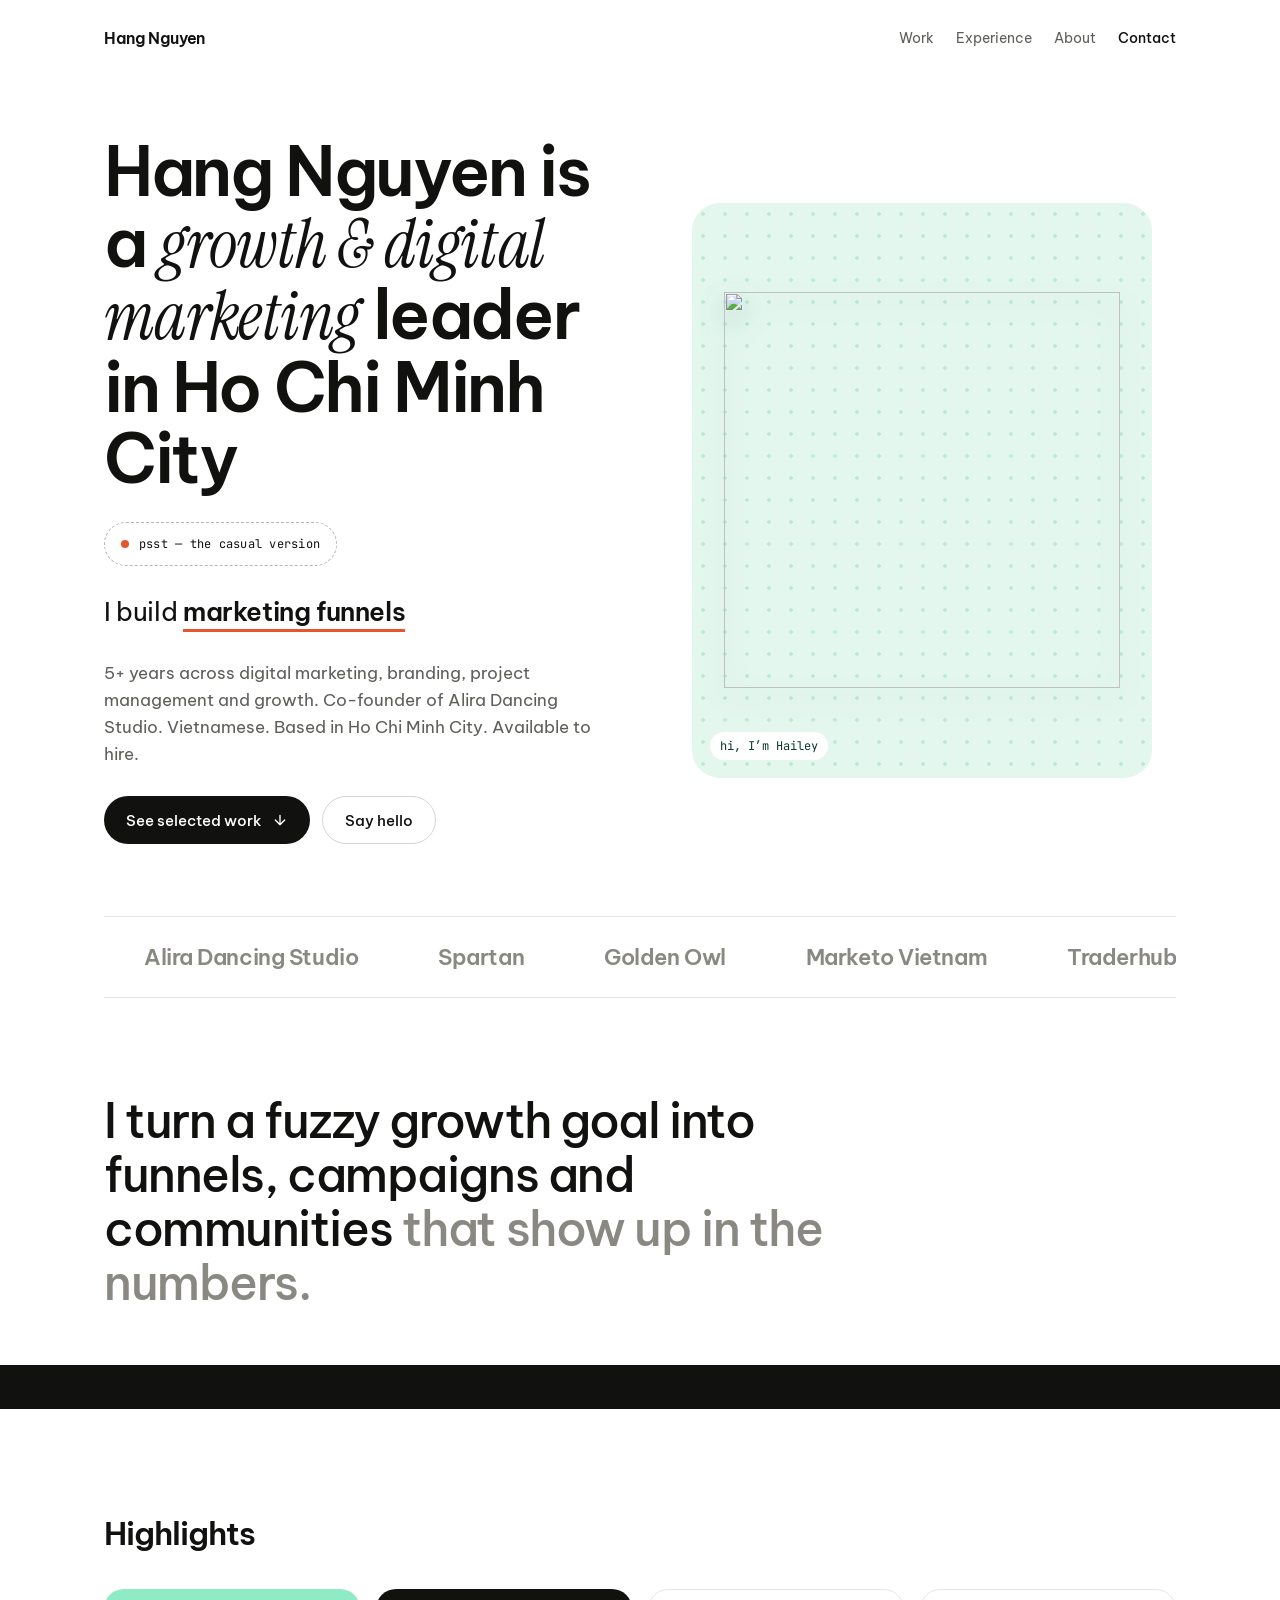
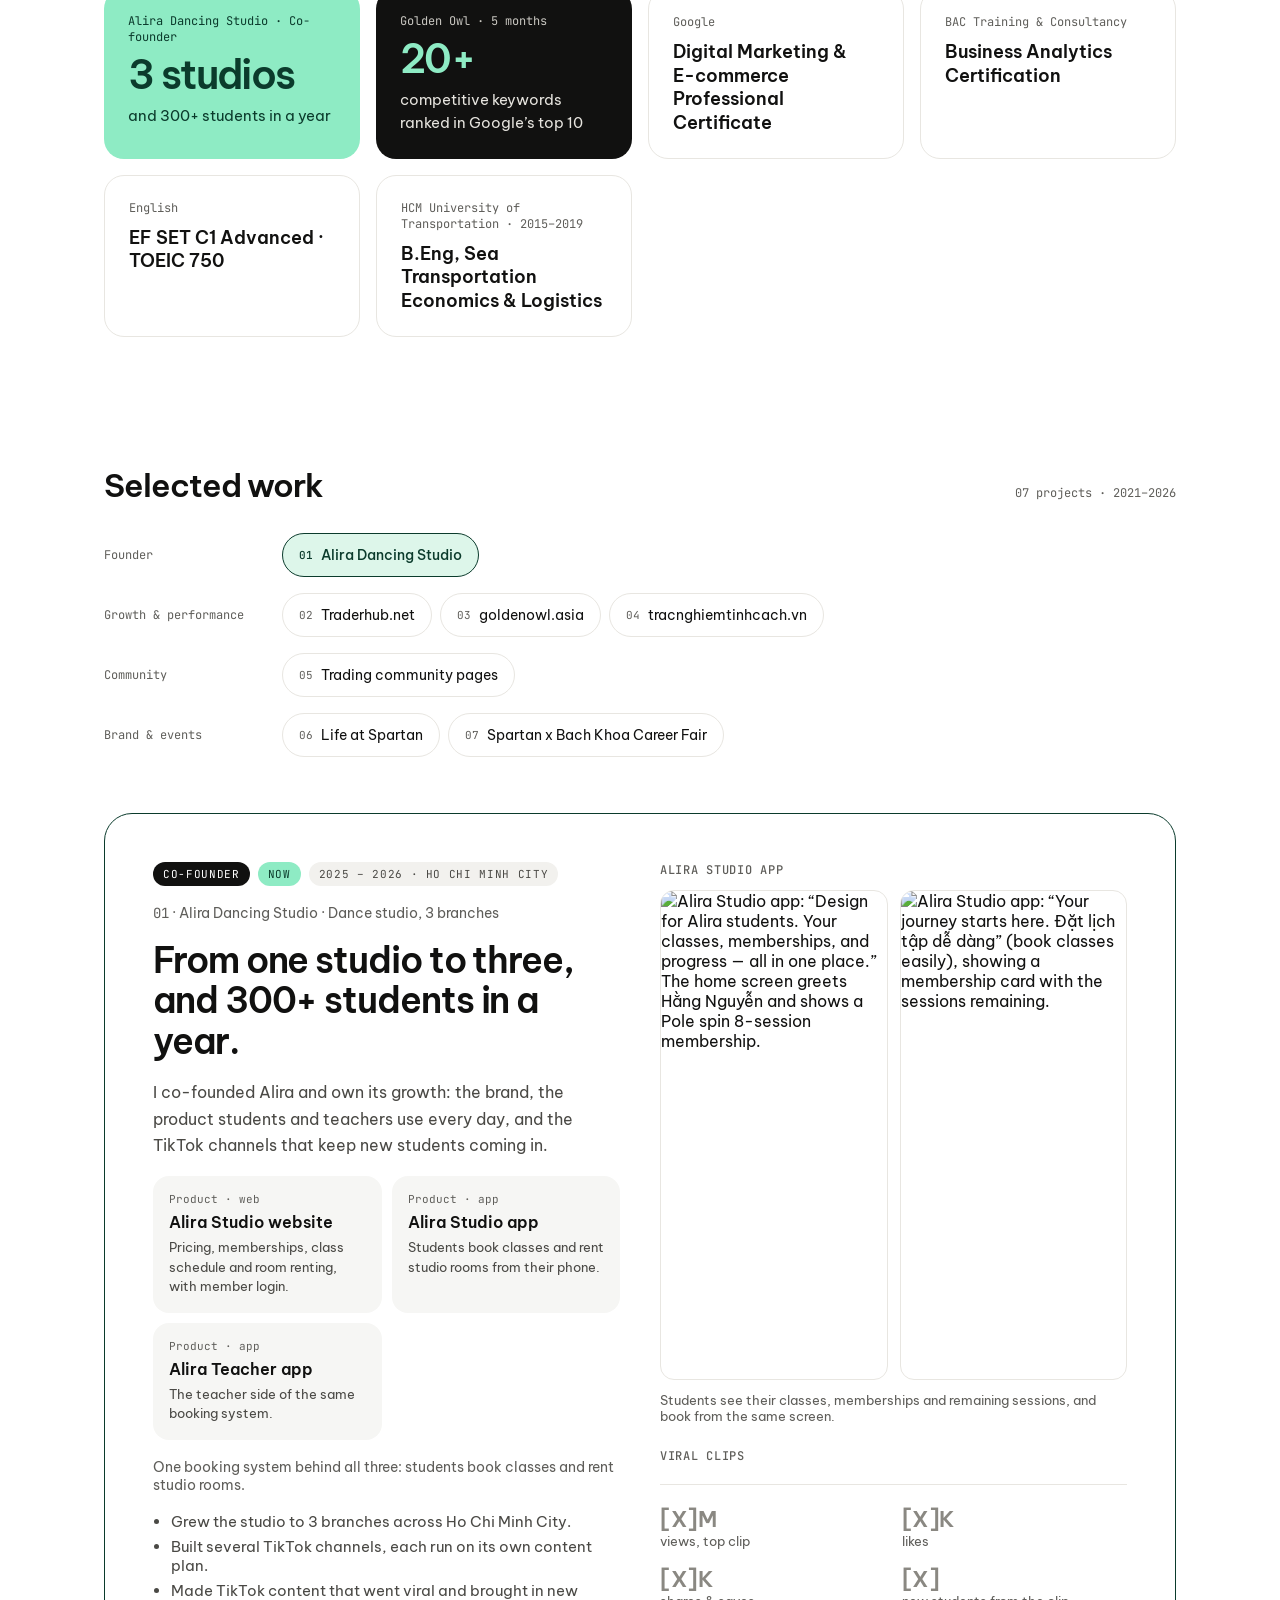
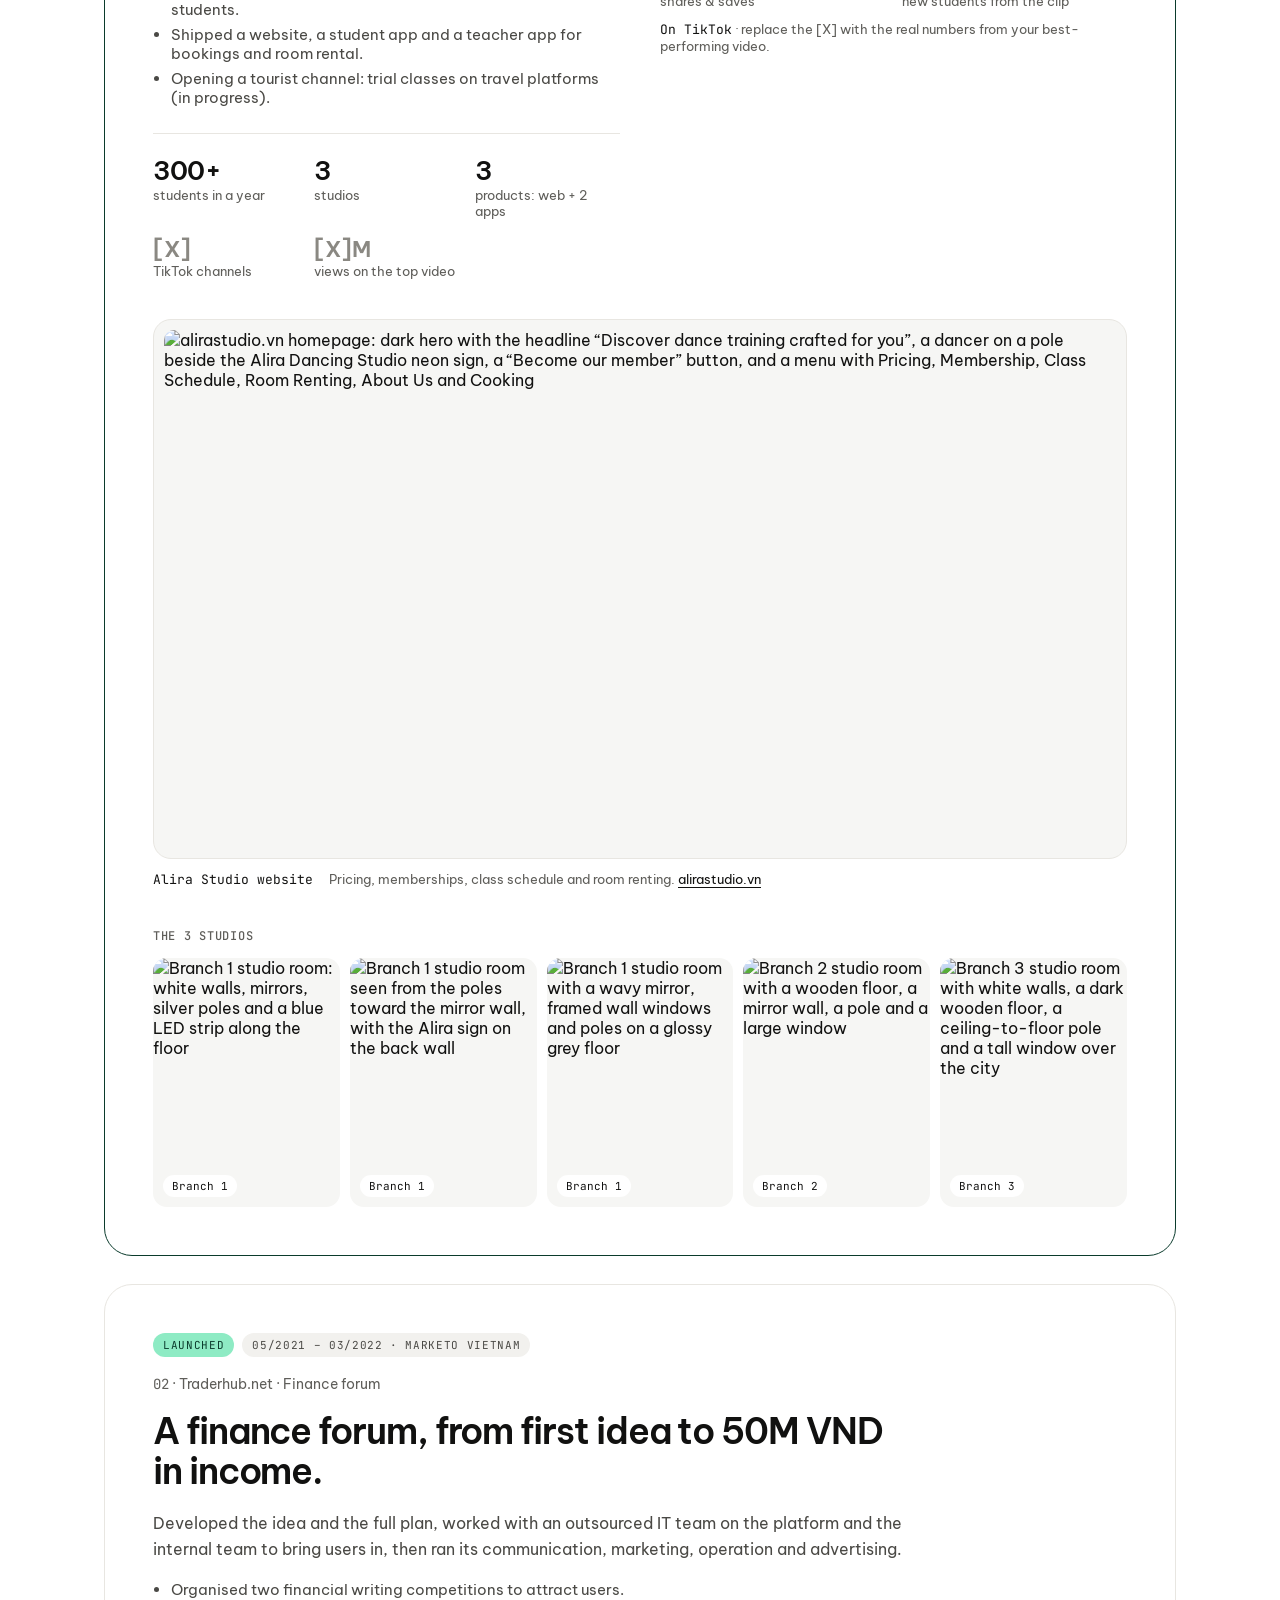
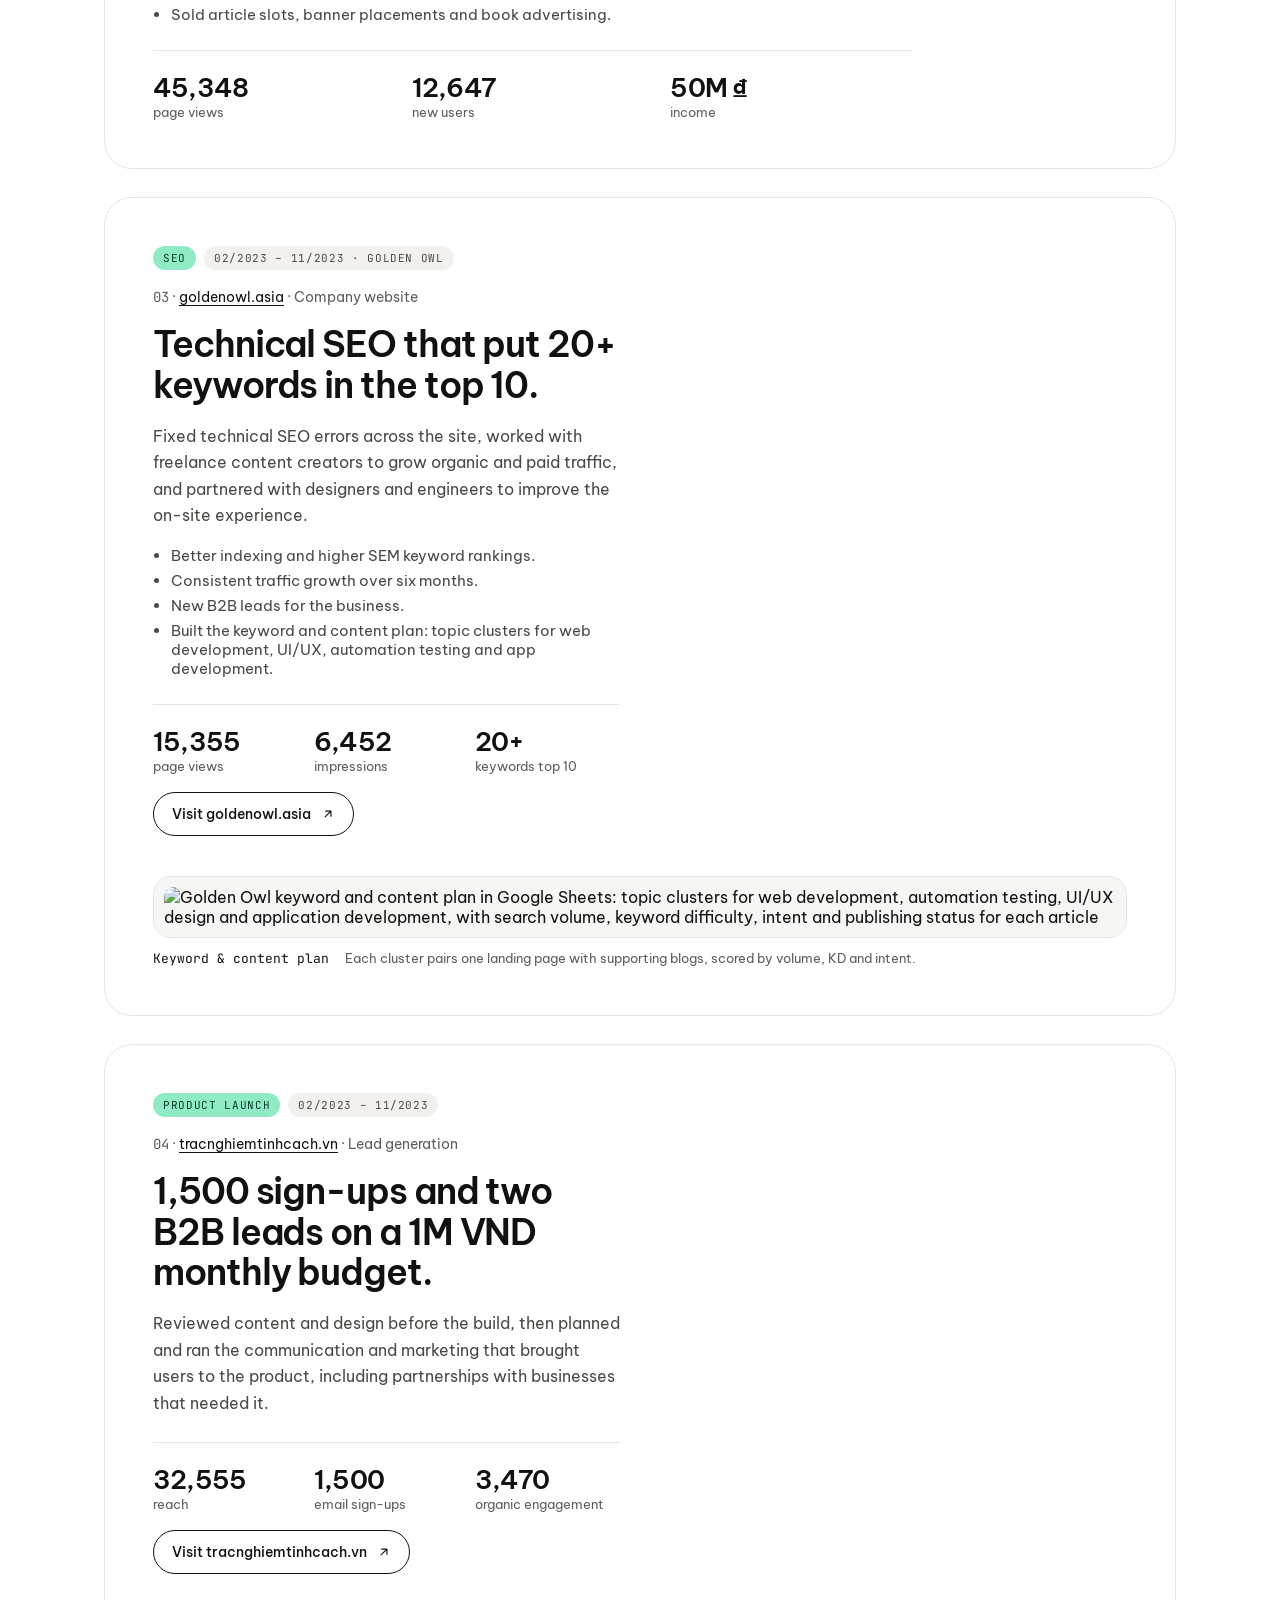
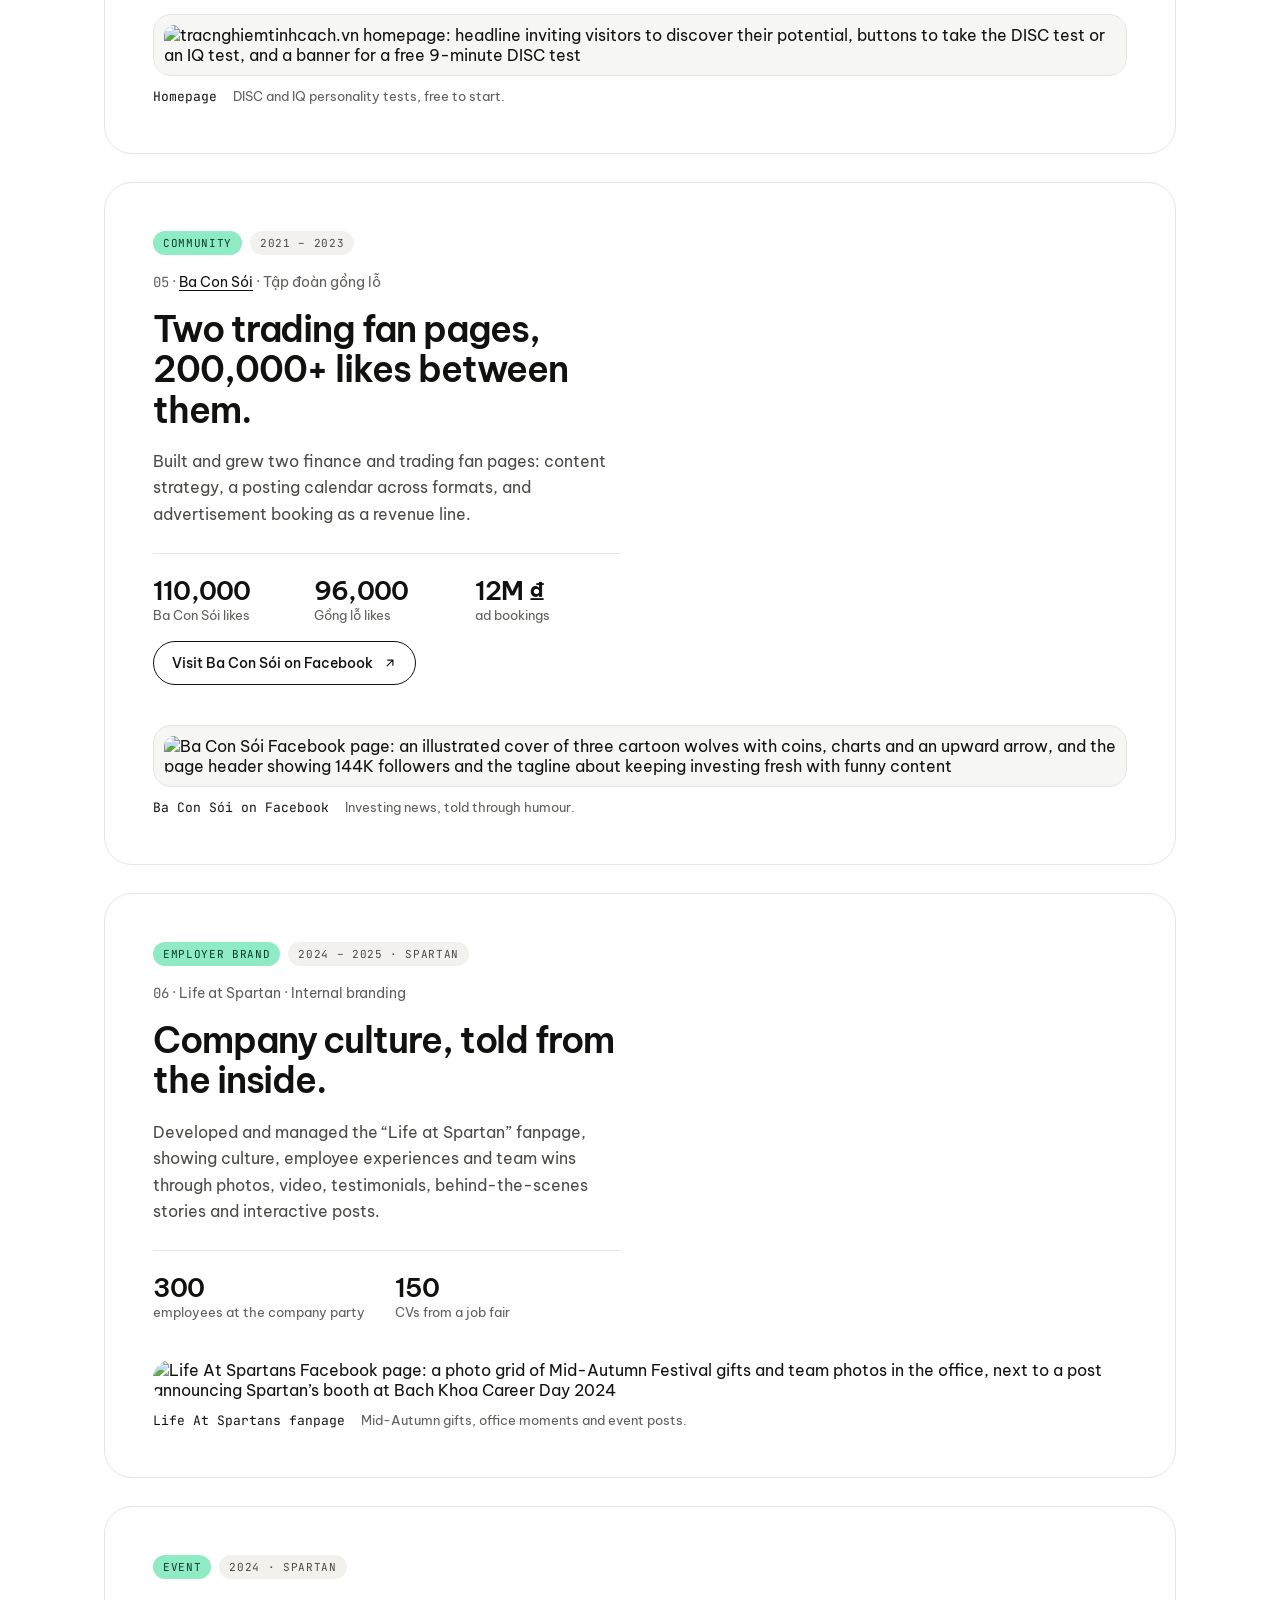
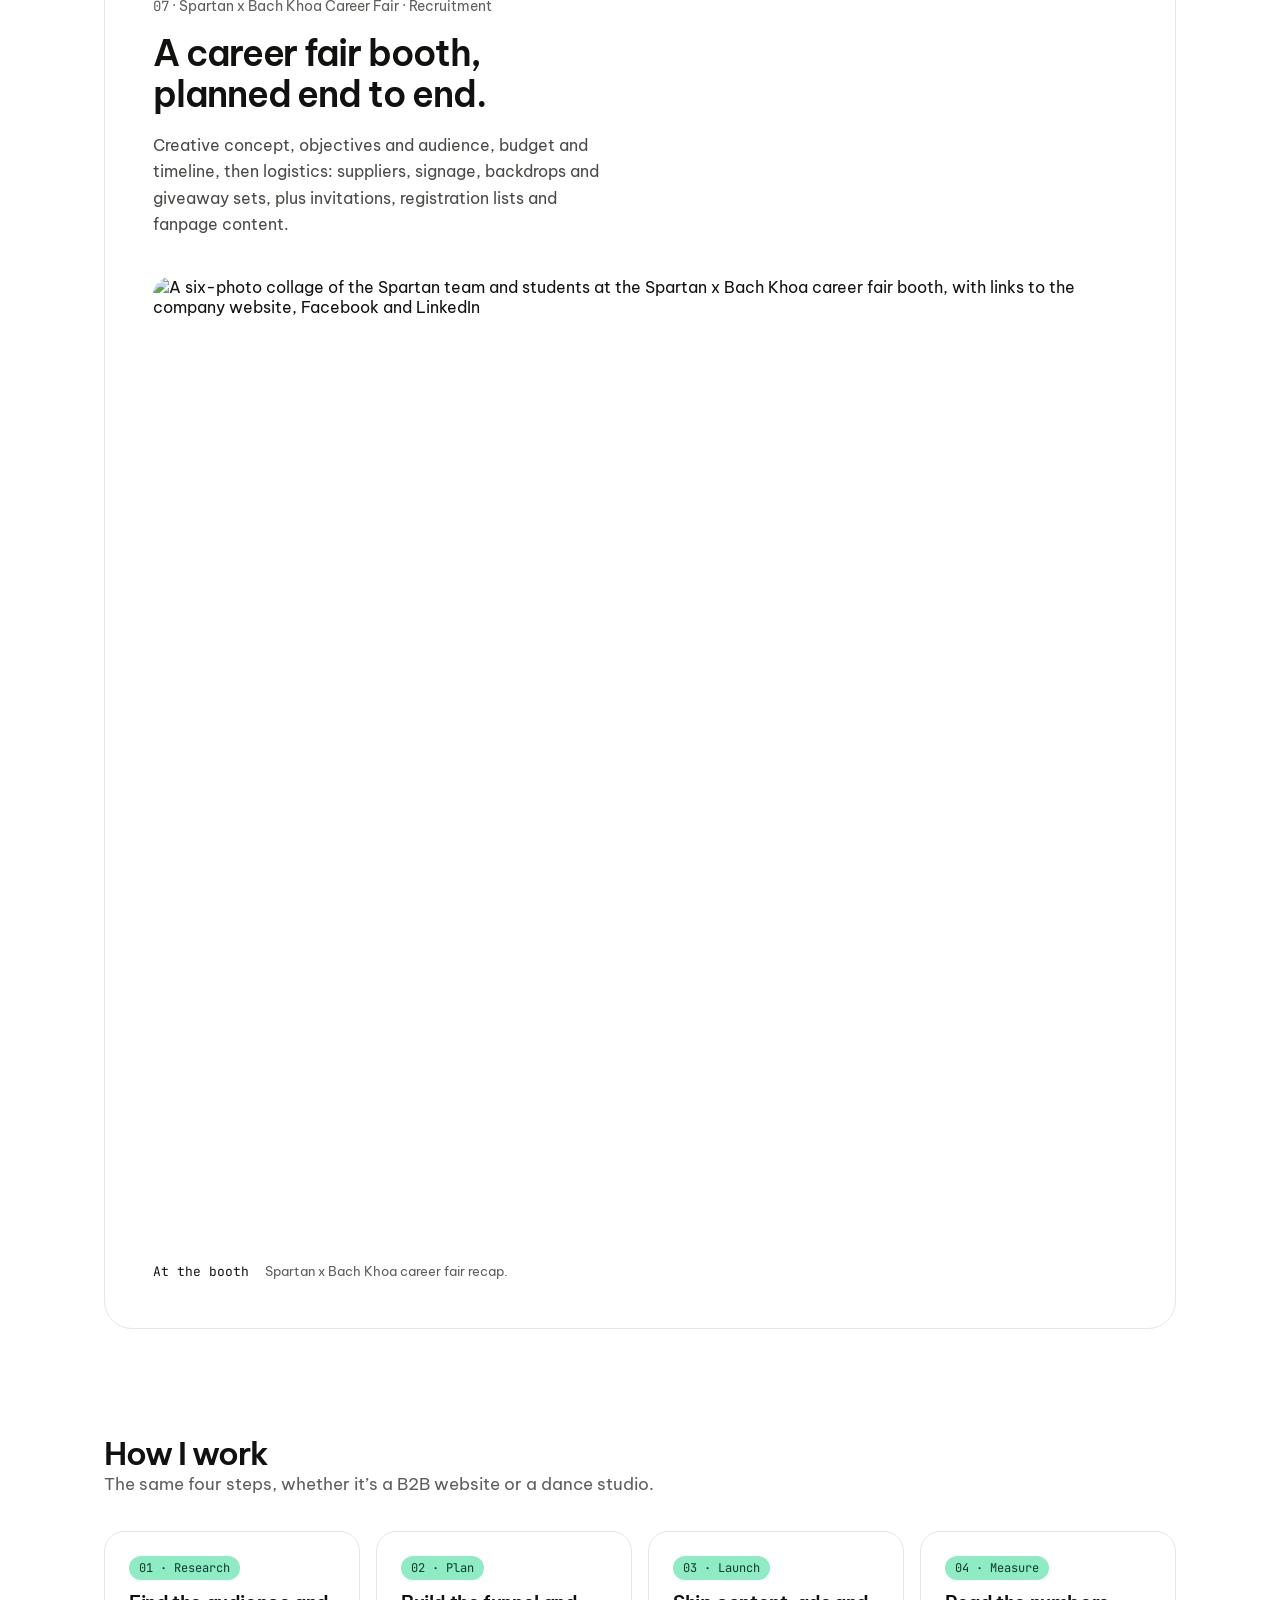
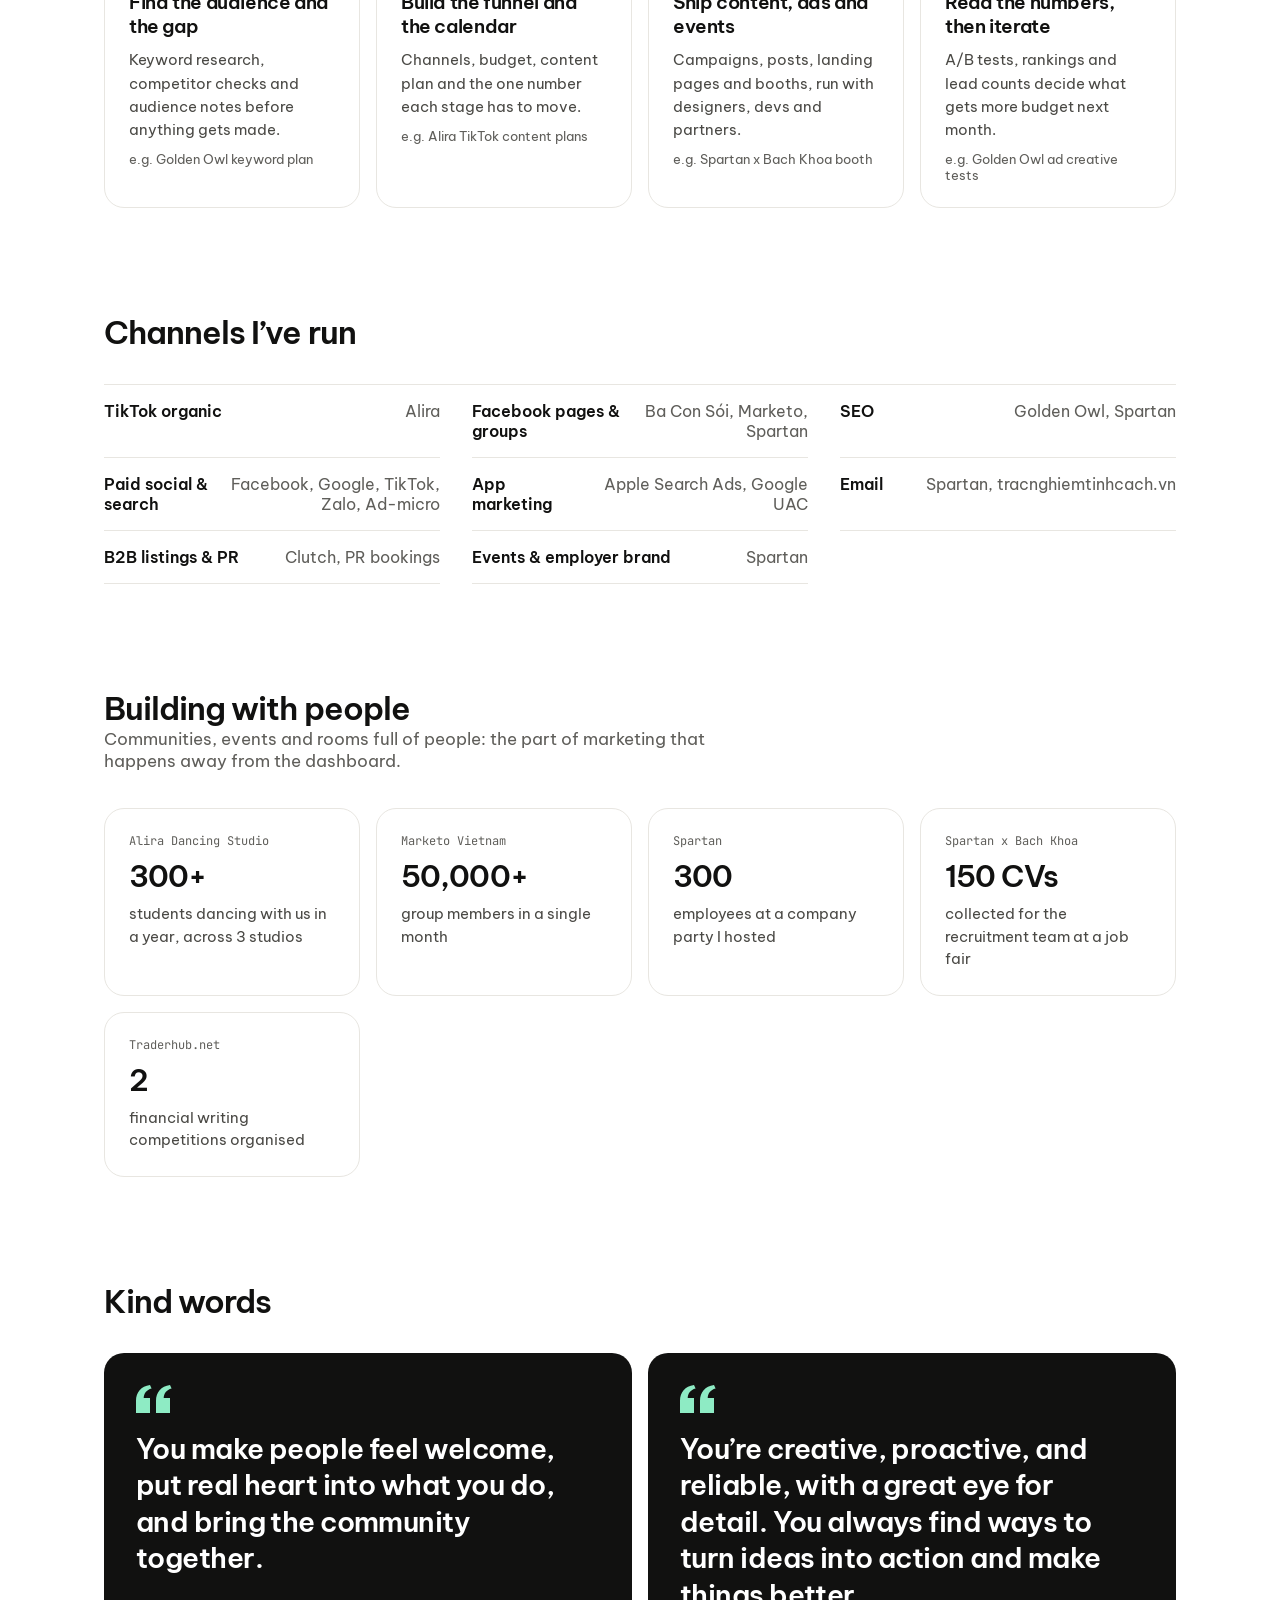
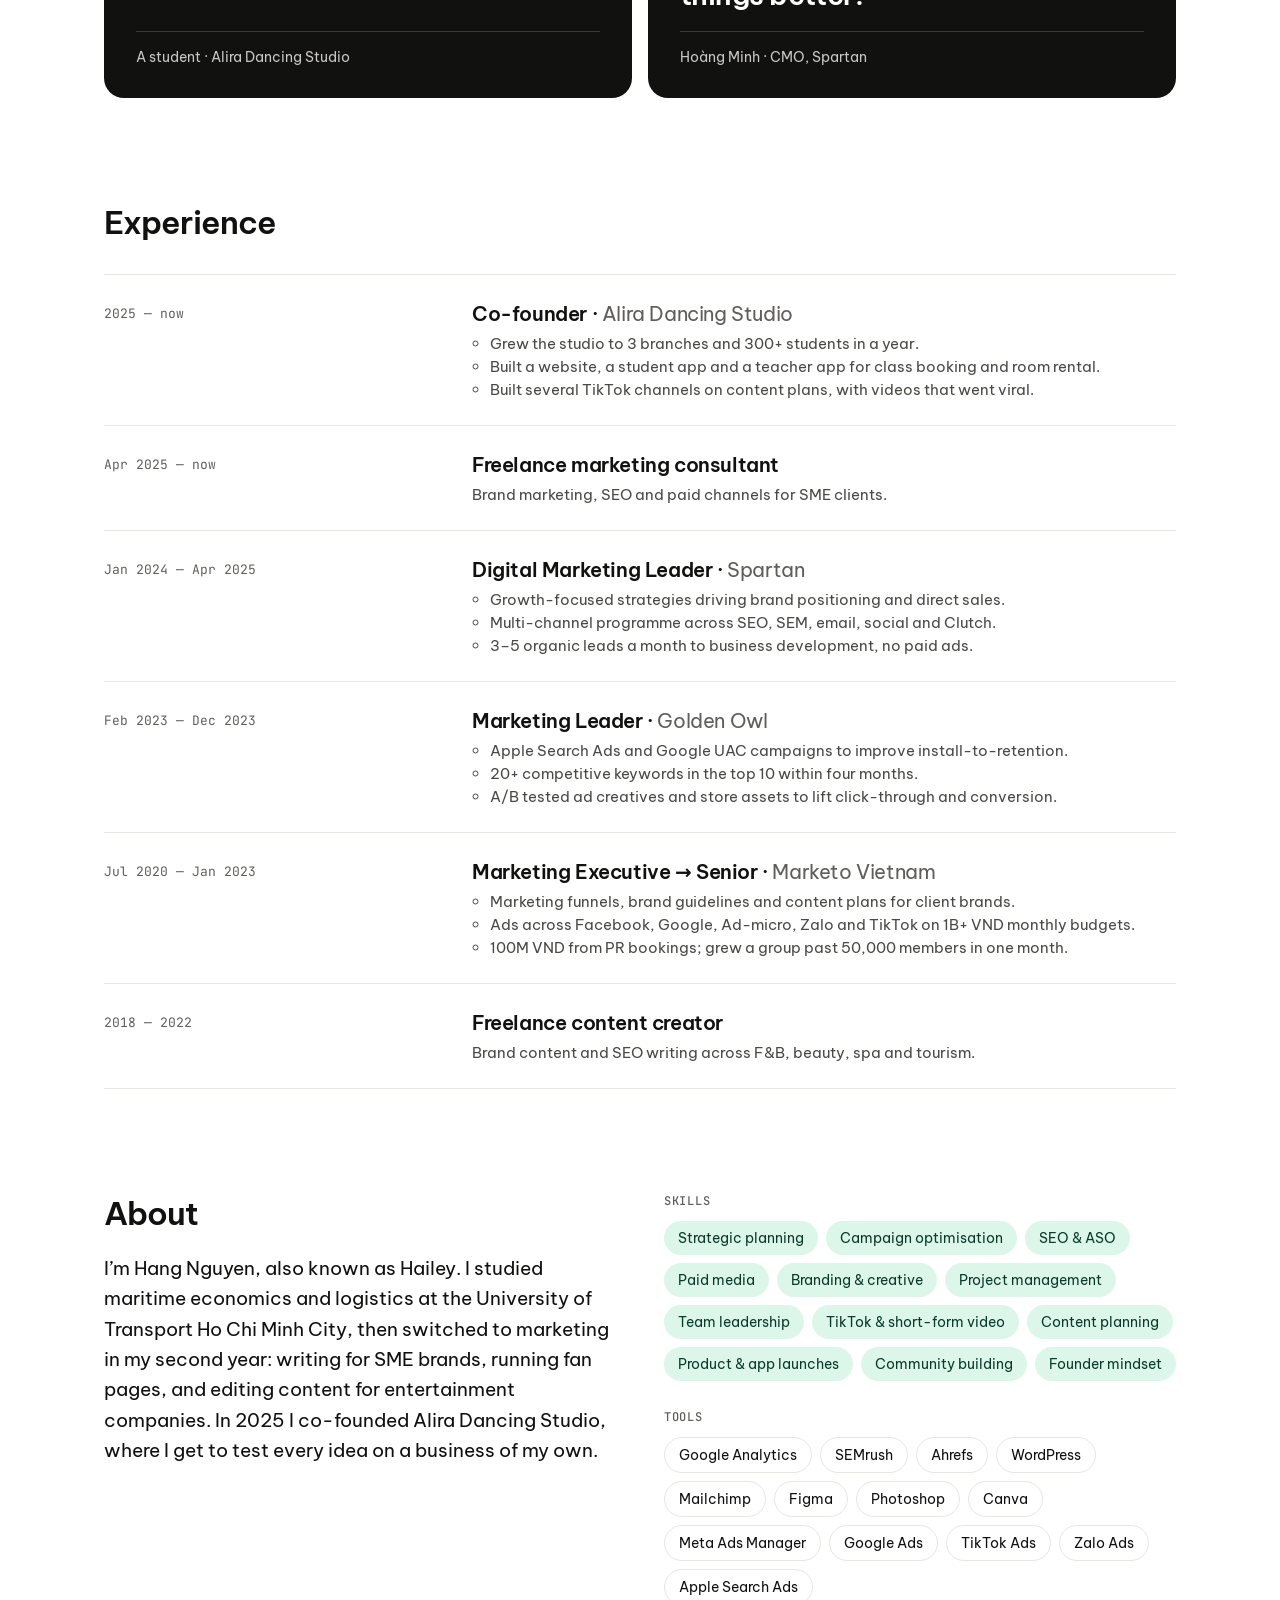
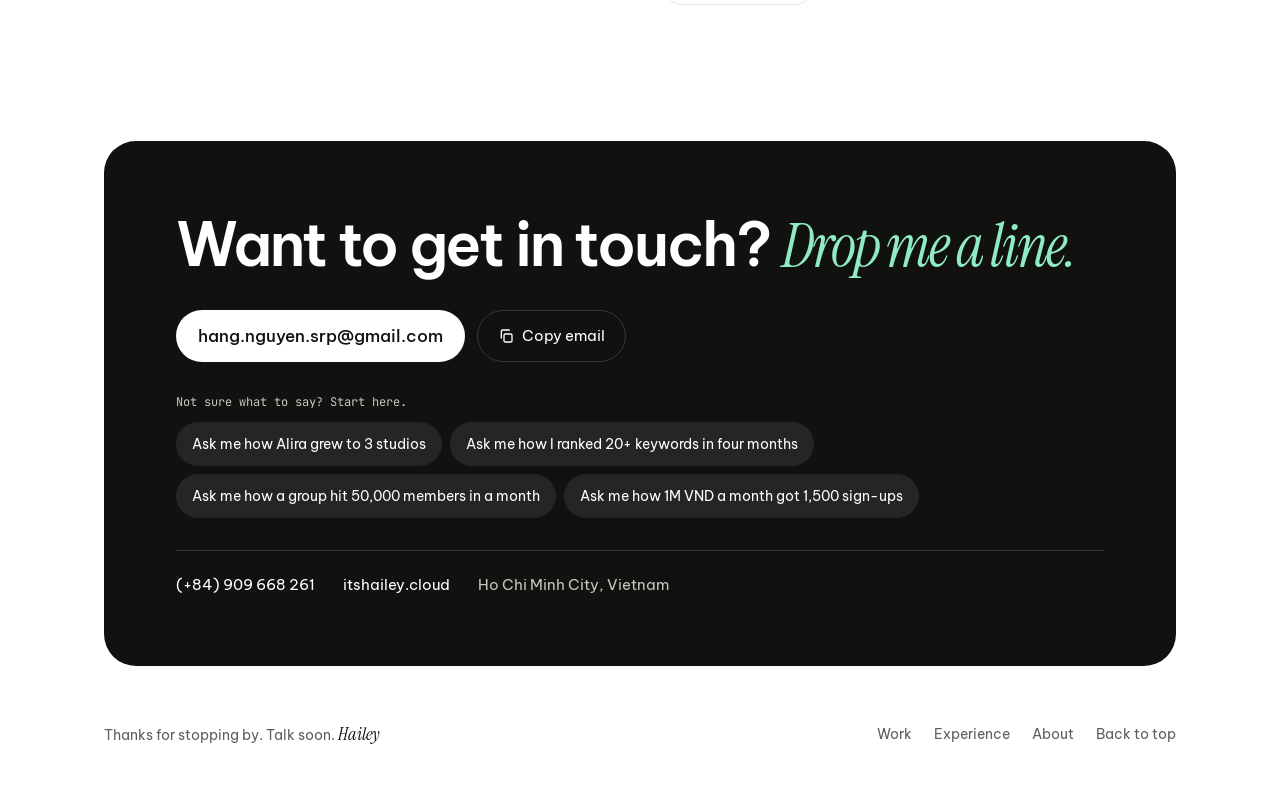
==== commit a43ce41c: "Remove TikTok placeholder frames from the Alira section Co-Authored-By: Claude Sonnet 5.5 <noreply@a" ====
--- a/index.html
+++ b/index.html
@@ -205,18 +205,13 @@
           <span class="visual-note">Students see their classes, memberships and remaining sessions, and book from the same screen.</span>
 
           <h4 class="visual-title" style="margin-top:12px">Viral clips</h4>
-          <div class="tile-row">
-            <div class="media-tile tall"><span>[Viral TikTok #1]</span></div>
-            <div class="media-tile tall"><span>[TikTok #2]</span></div>
-            <div class="media-tile tall"><span>[TikTok #3]</span></div>
-          </div>
           <dl class="stats cols-2">
             <div><dd class="tbd">[X]M</dd><dt>views, top clip</dt></div>
             <div><dd class="tbd">[X]K</dd><dt>likes</dt></div>
             <div><dd class="tbd">[X]K</dd><dt>shares &amp; saves</dt></div>
             <div><dd class="tbd">[X]</dd><dt>new students from the clip</dt></div>
           </dl>
-          <span class="visual-note"><strong>On TikTok</strong> · drop in screenshots of your best-performing videos, and replace the [X] with the real numbers.</span>
+          <span class="visual-note"><strong>On TikTok</strong> · replace the [X] with the real numbers from your best-performing video.</span>
         </div>
         <figure class="work-shot">
           <div class="work-shot-frame">
--- a/css/style.css
+++ b/css/style.css
@@ -808,35 +808,6 @@
   gap: 12px;
 }
 
-.media-tile {
-  width: 100%;
-  aspect-ratio: 4 / 3;
-  border-radius: 14px;
-  background: repeating-linear-gradient(45deg, #ececea 0 8px, #f6f6f4 8px 16px);
-  display: flex;
-  align-items: flex-end;
-  padding: 12px;
-}
-
-.media-tile.tall {
-  aspect-ratio: 9 / 16;
-}
-
-.media-tile span {
-  font-family: var(--font-mono);
-  font-size: 11px;
-  color: #4a4945;
-  background: #ffffff;
-  padding: 5px 8px;
-  border-radius: 6px;
-}
-
-.tile-row {
-  display: grid;
-  grid-template-columns: repeat(3, minmax(0, 1fr));
-  gap: 10px;
-}
-
 .visual-note {
   font-size: 13px;
   color: var(--muted);
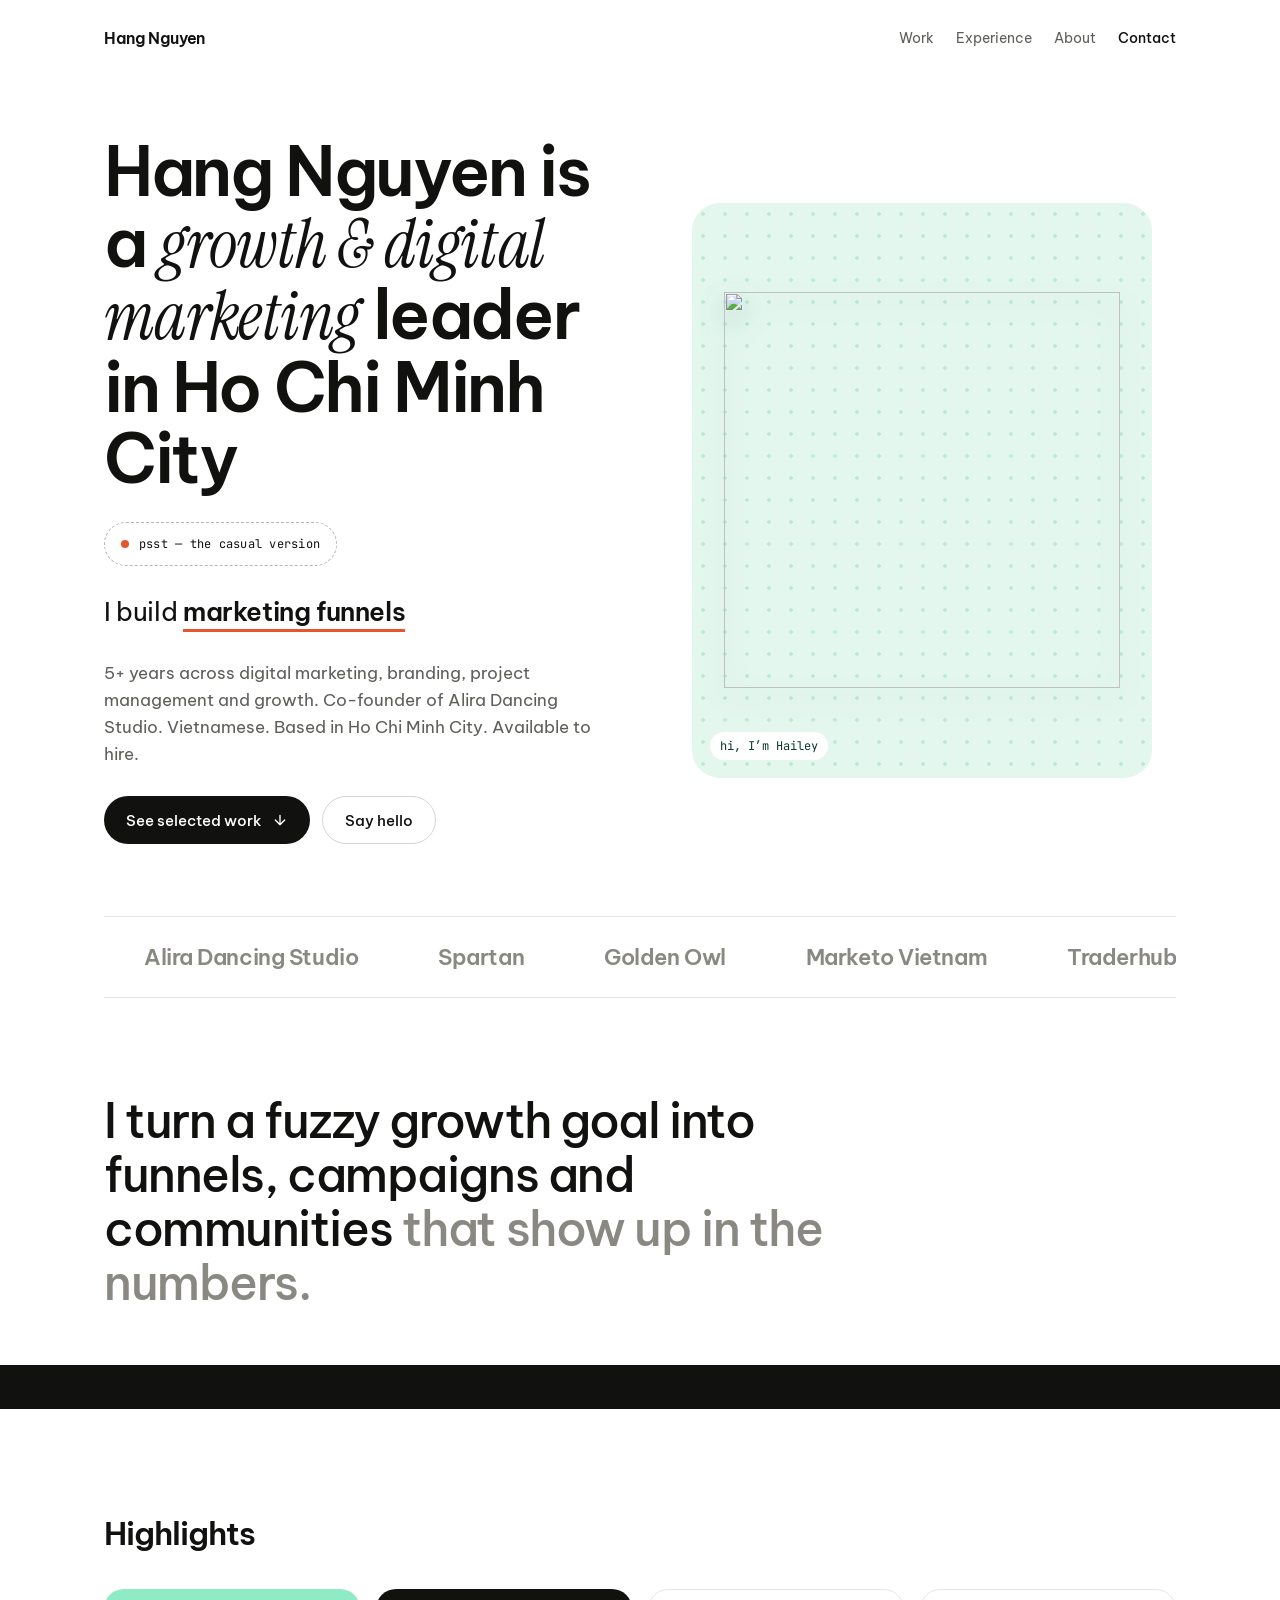
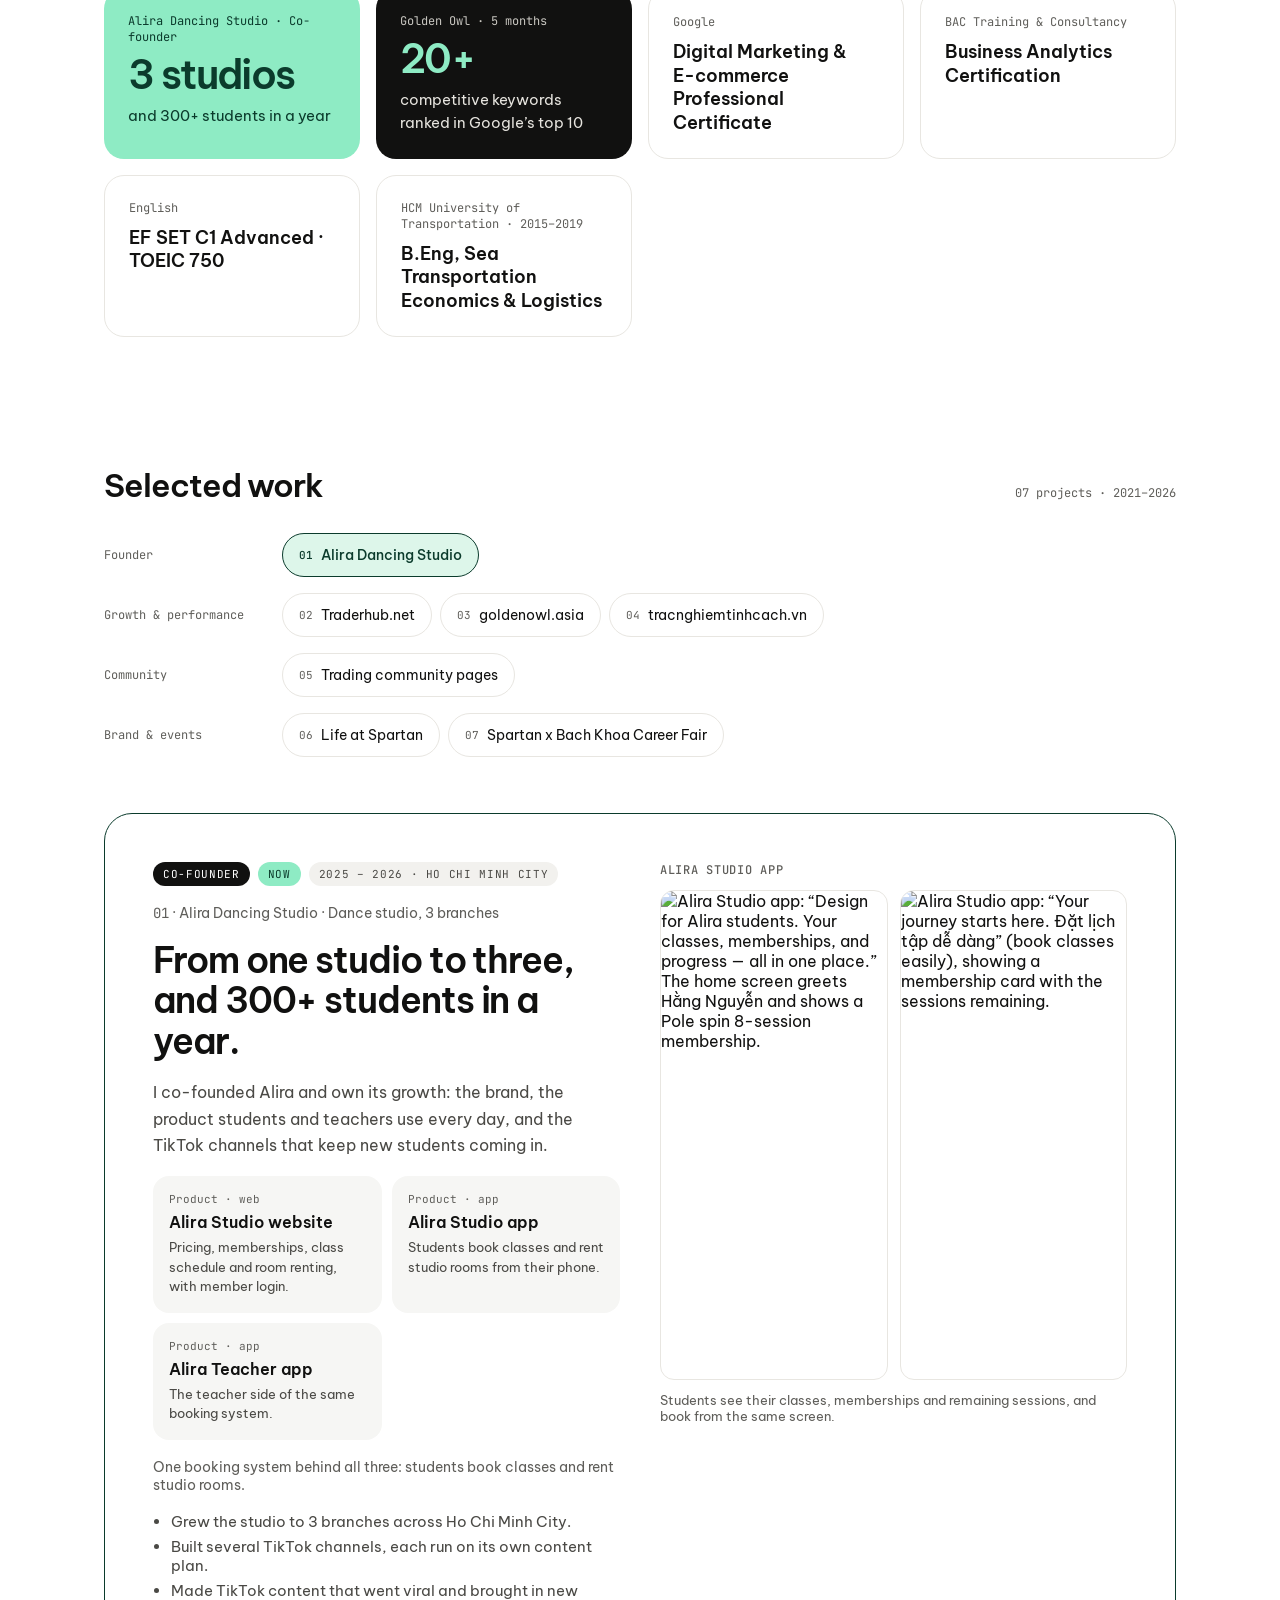
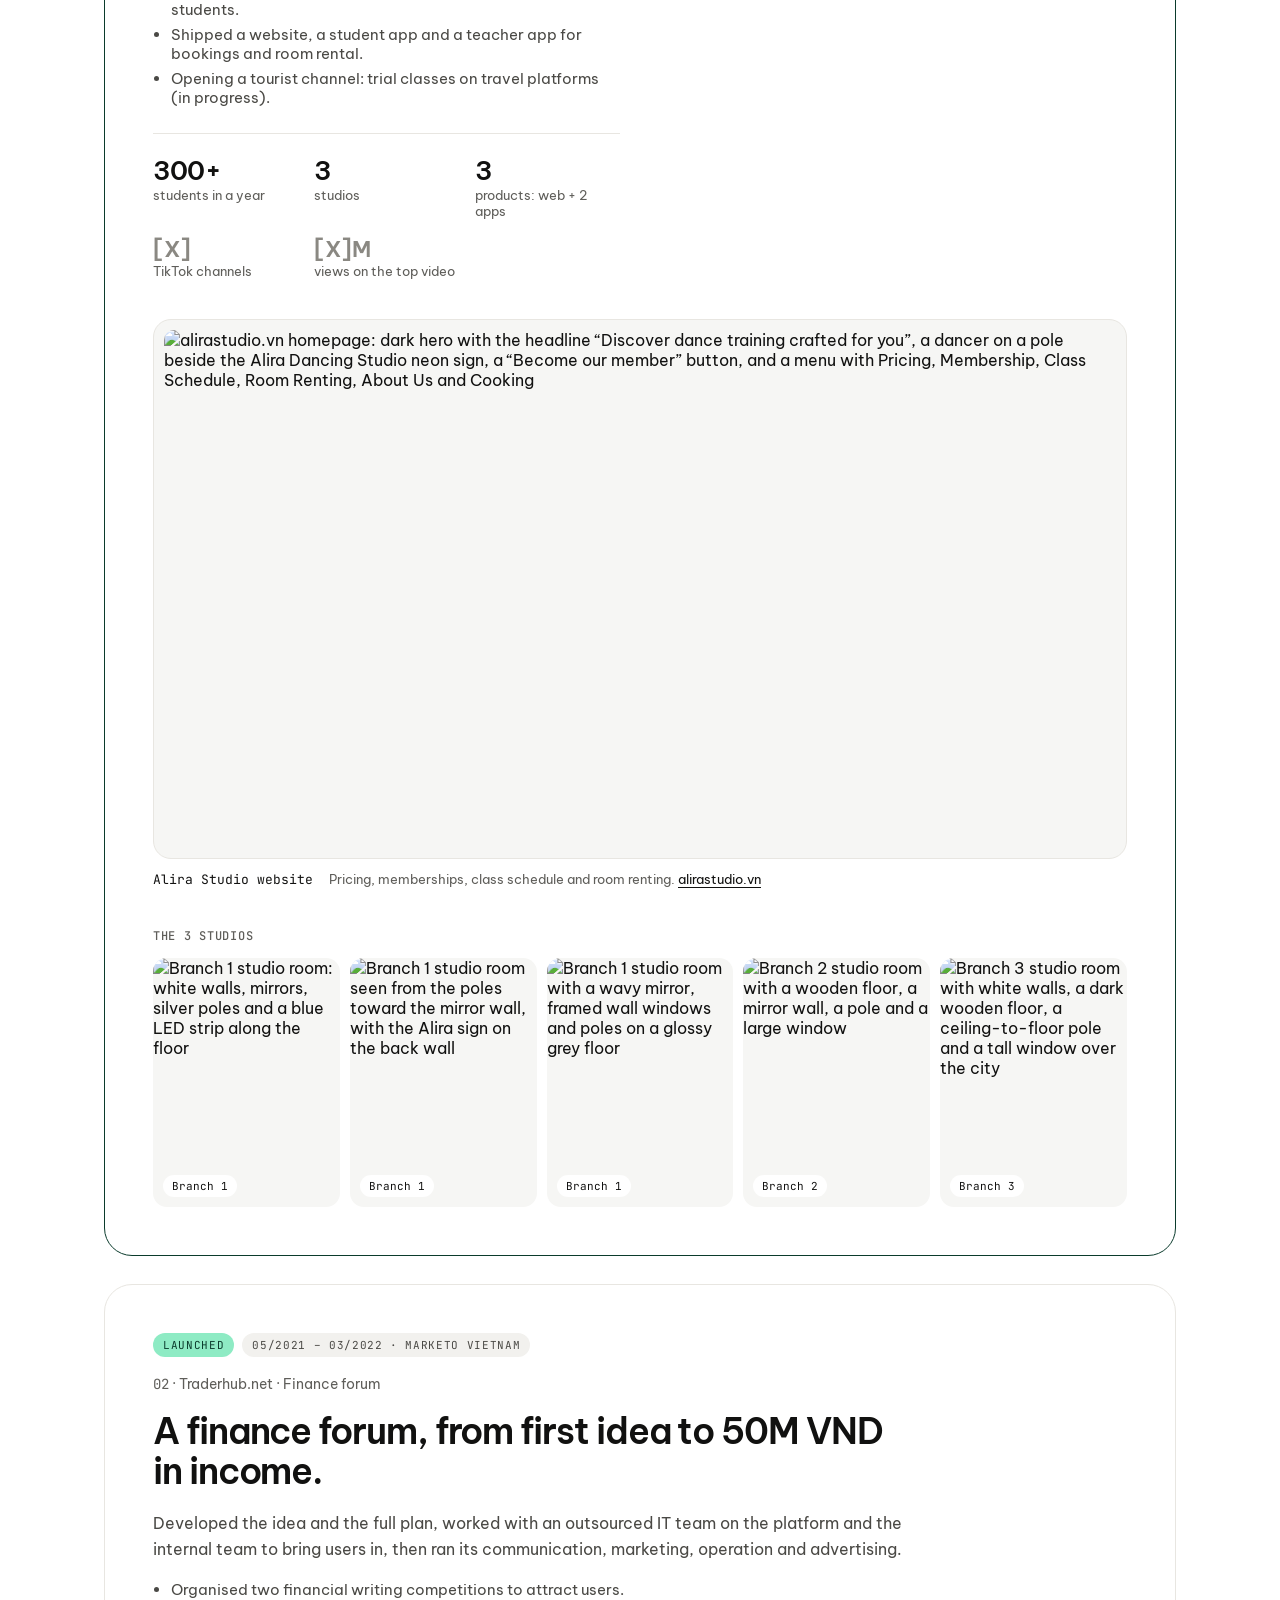
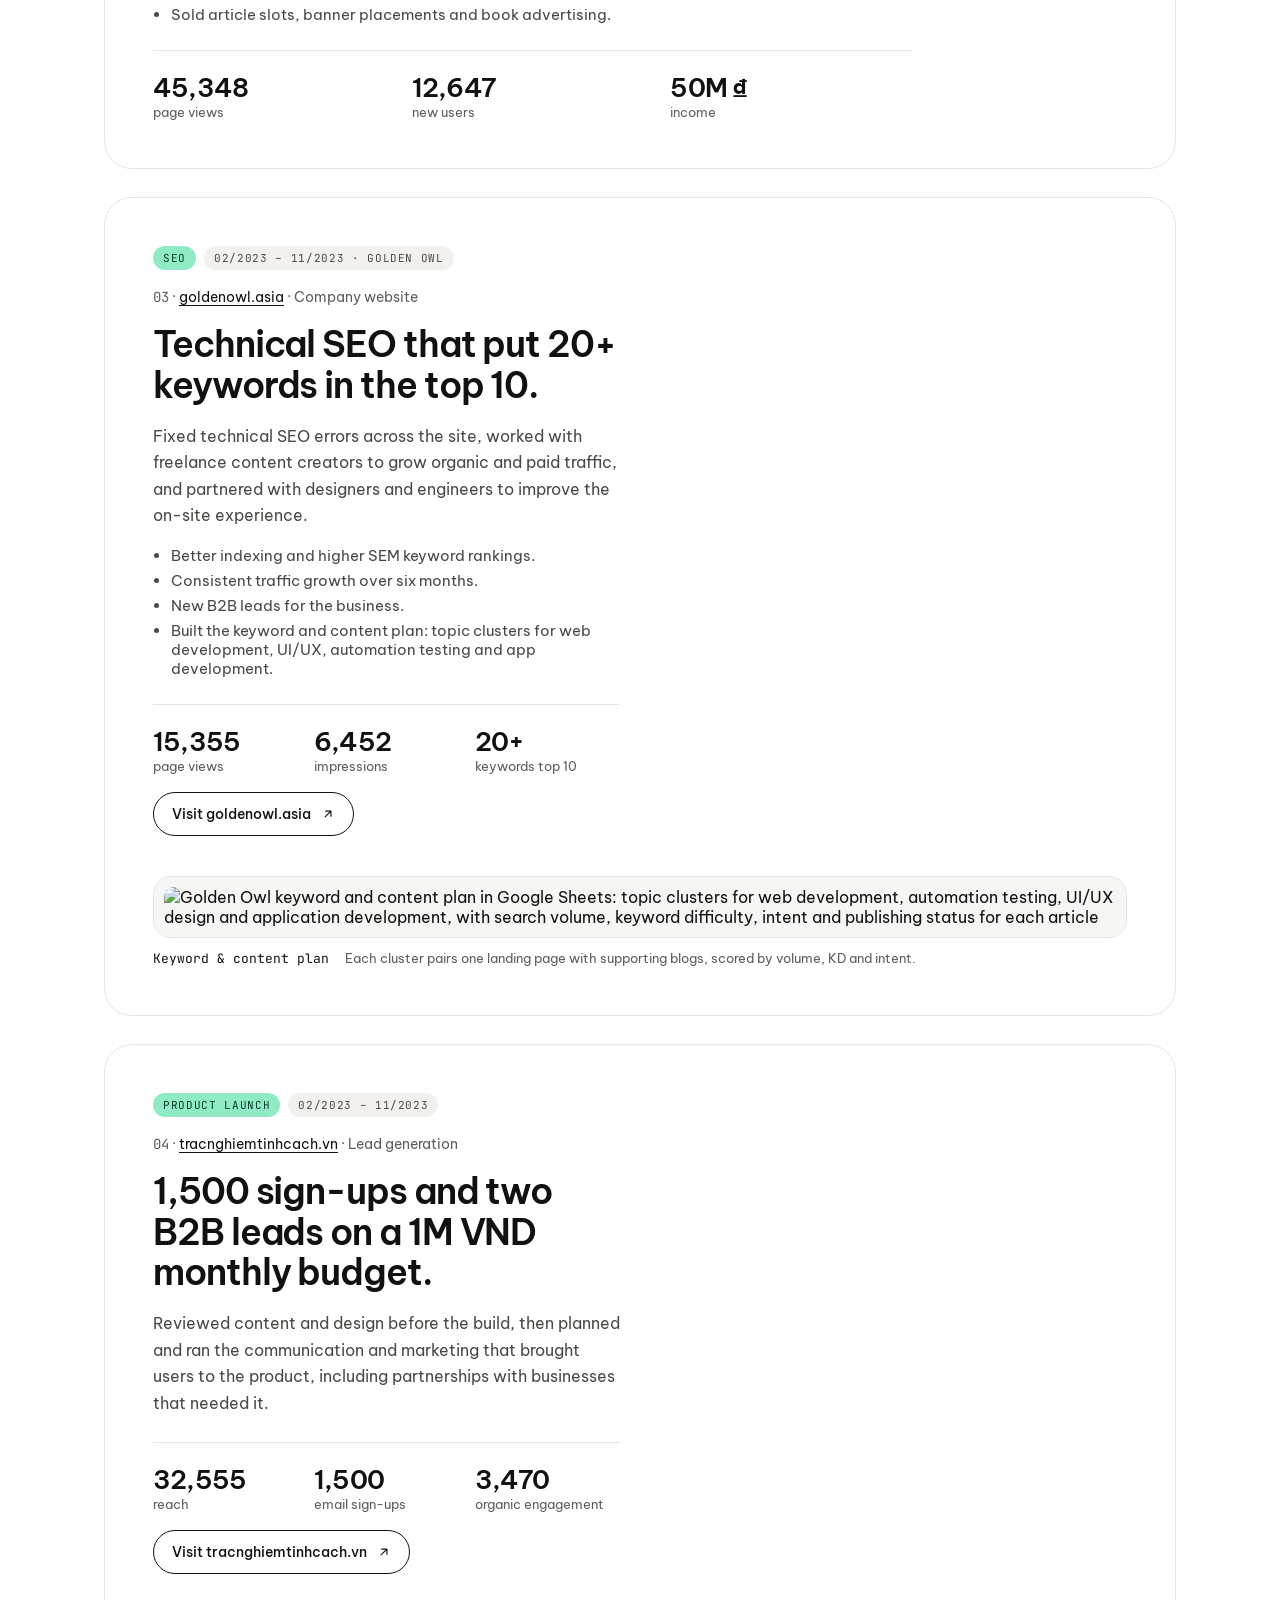
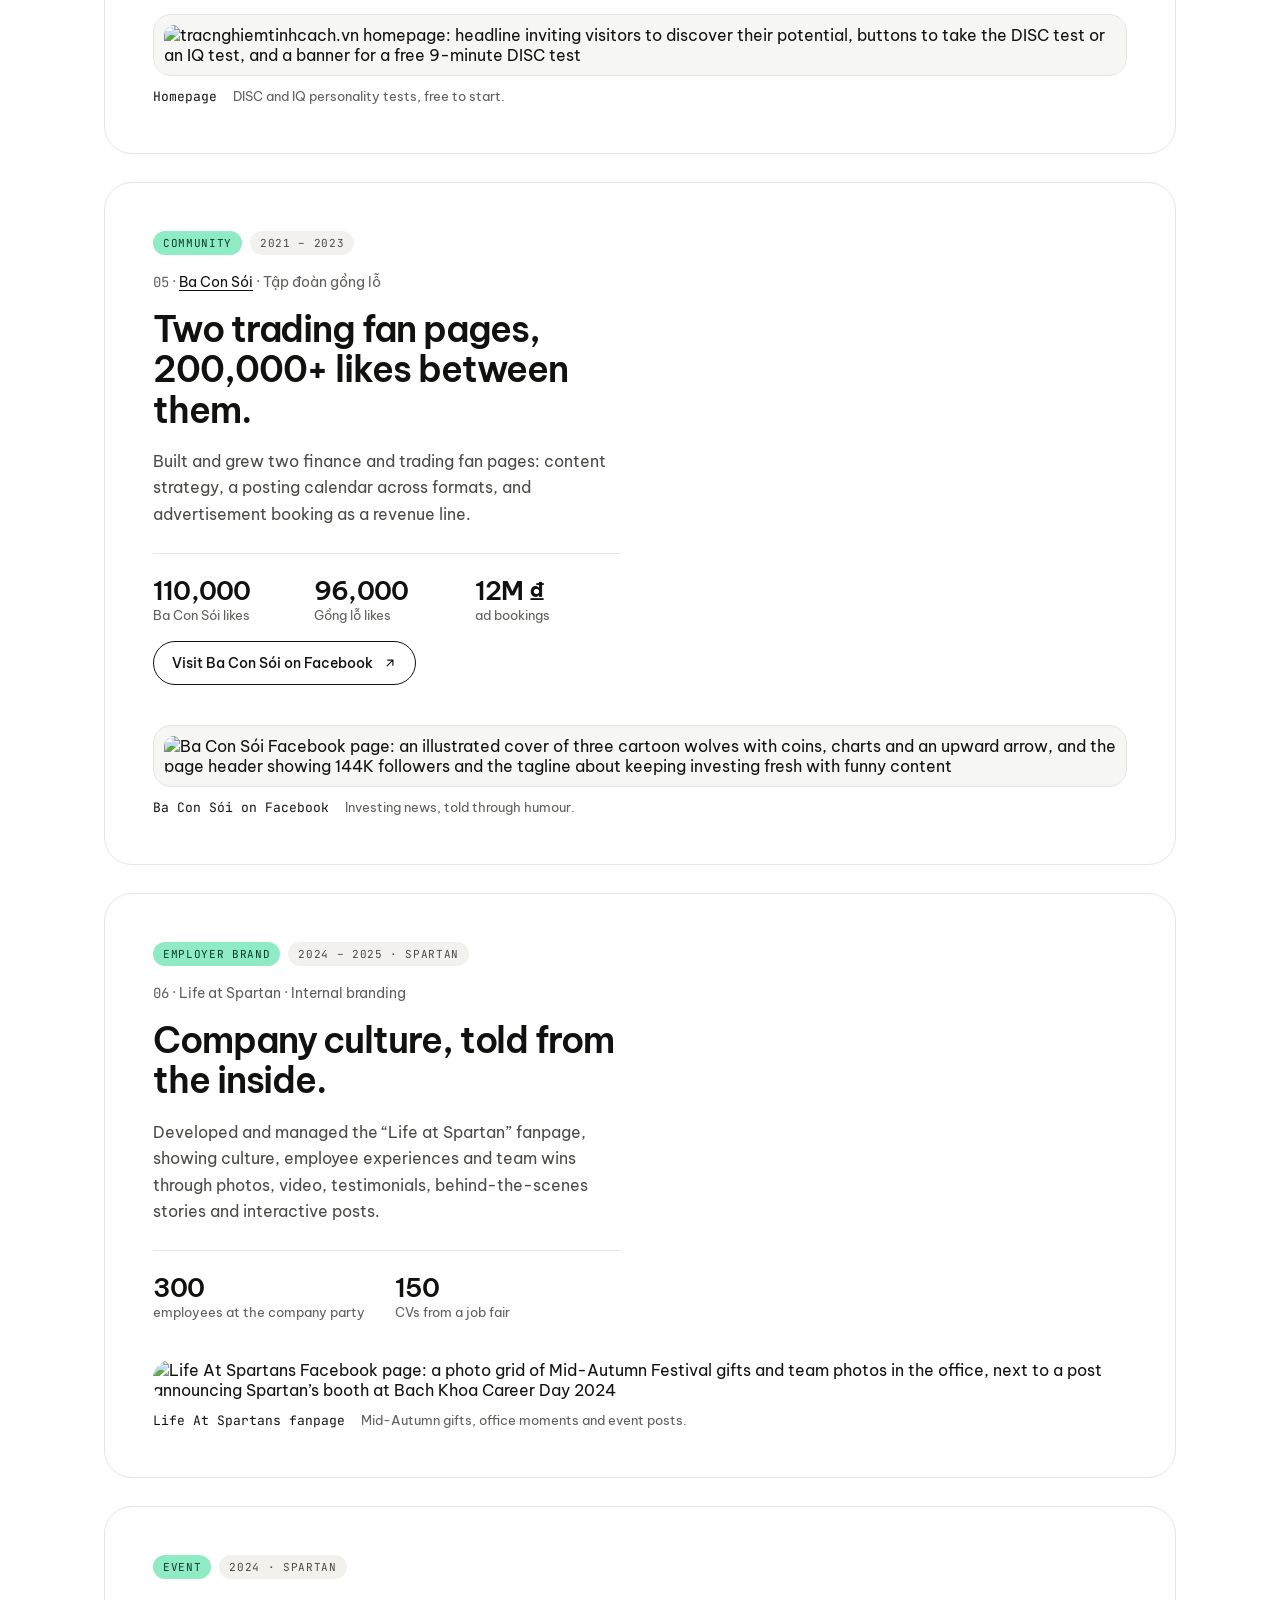
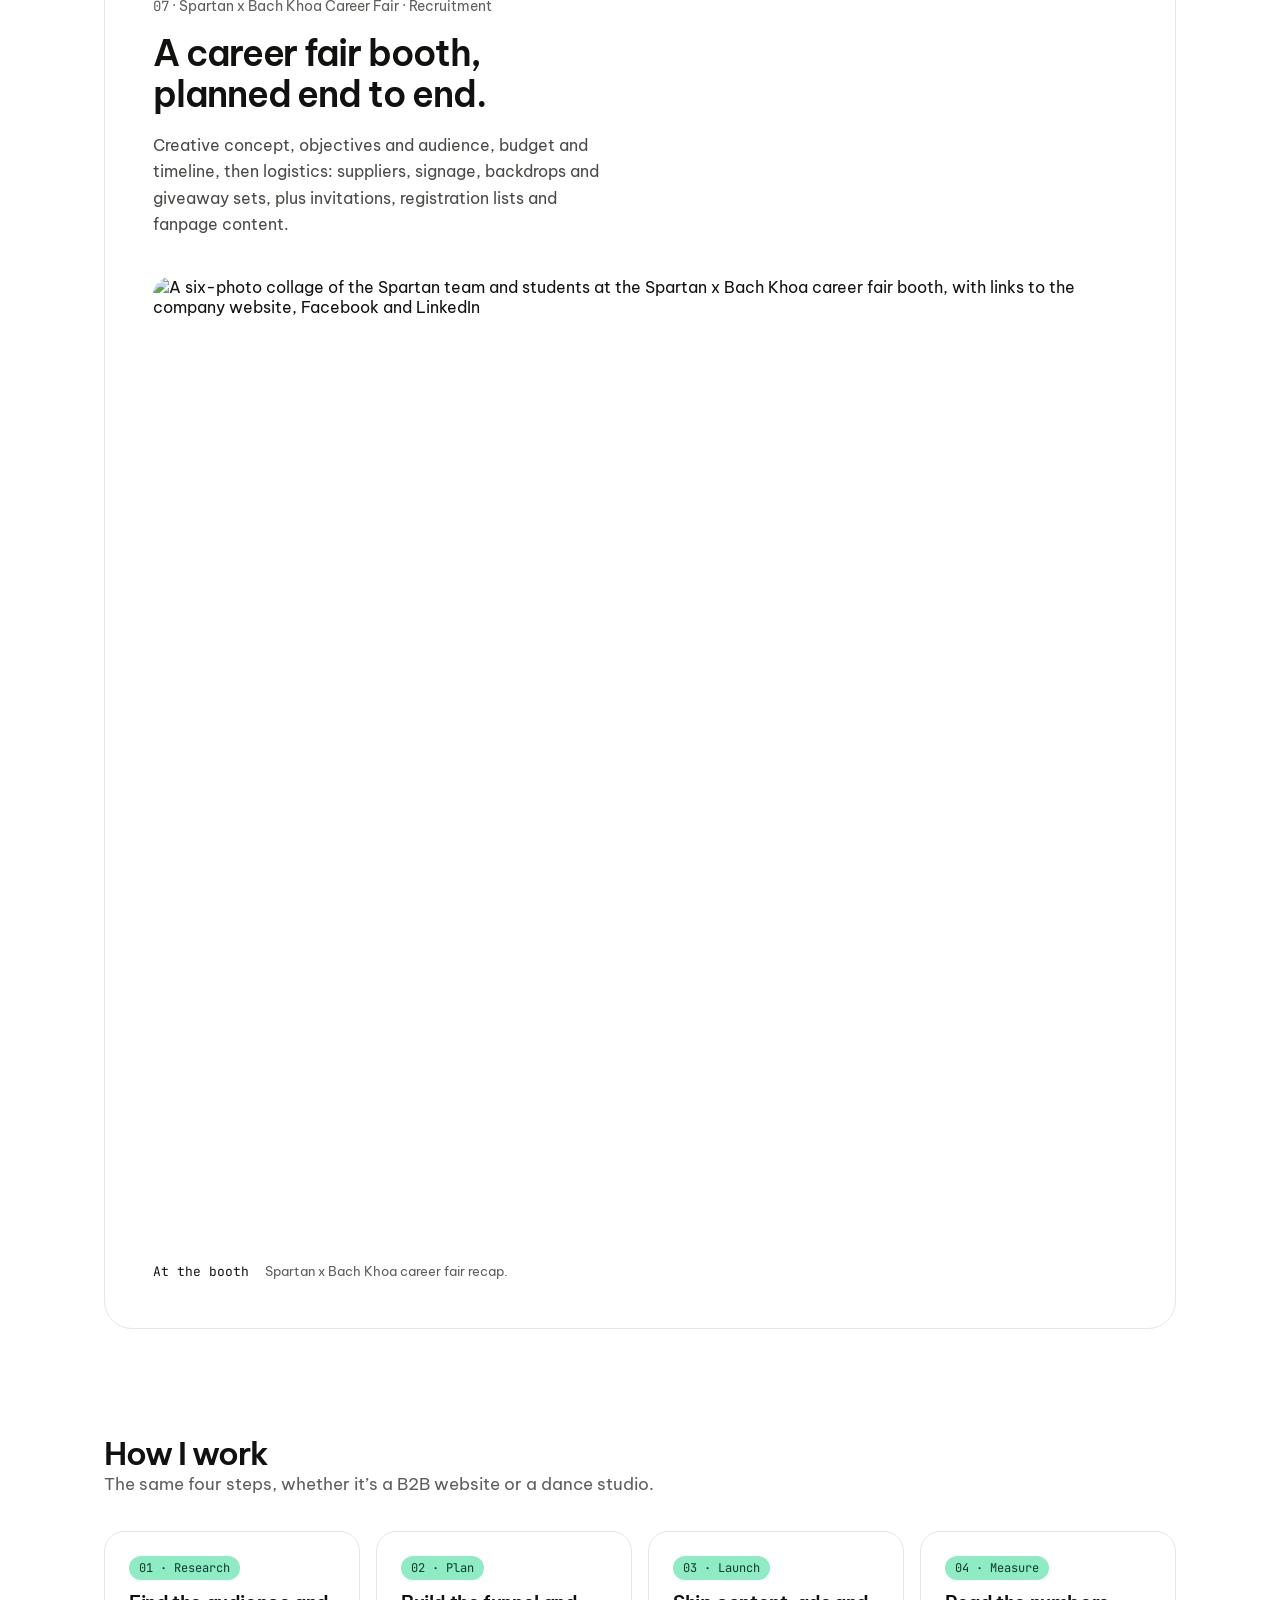
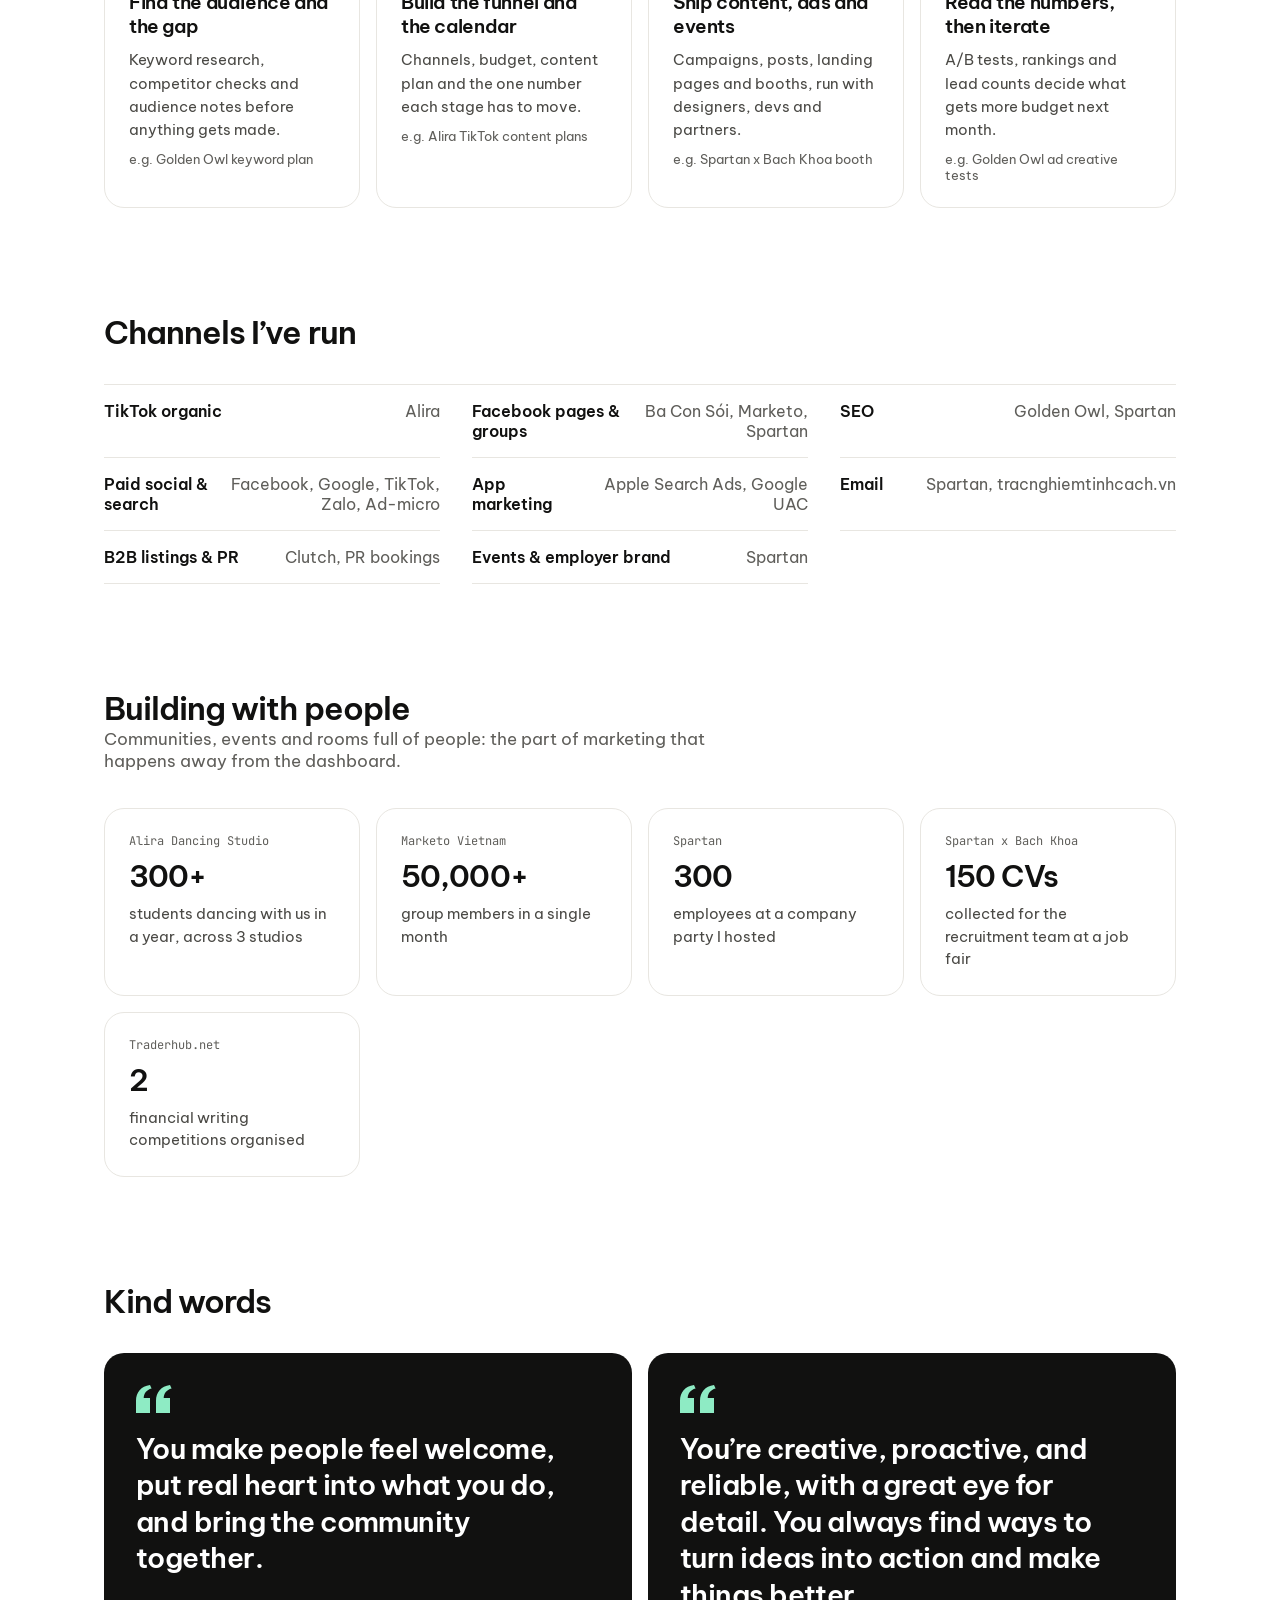
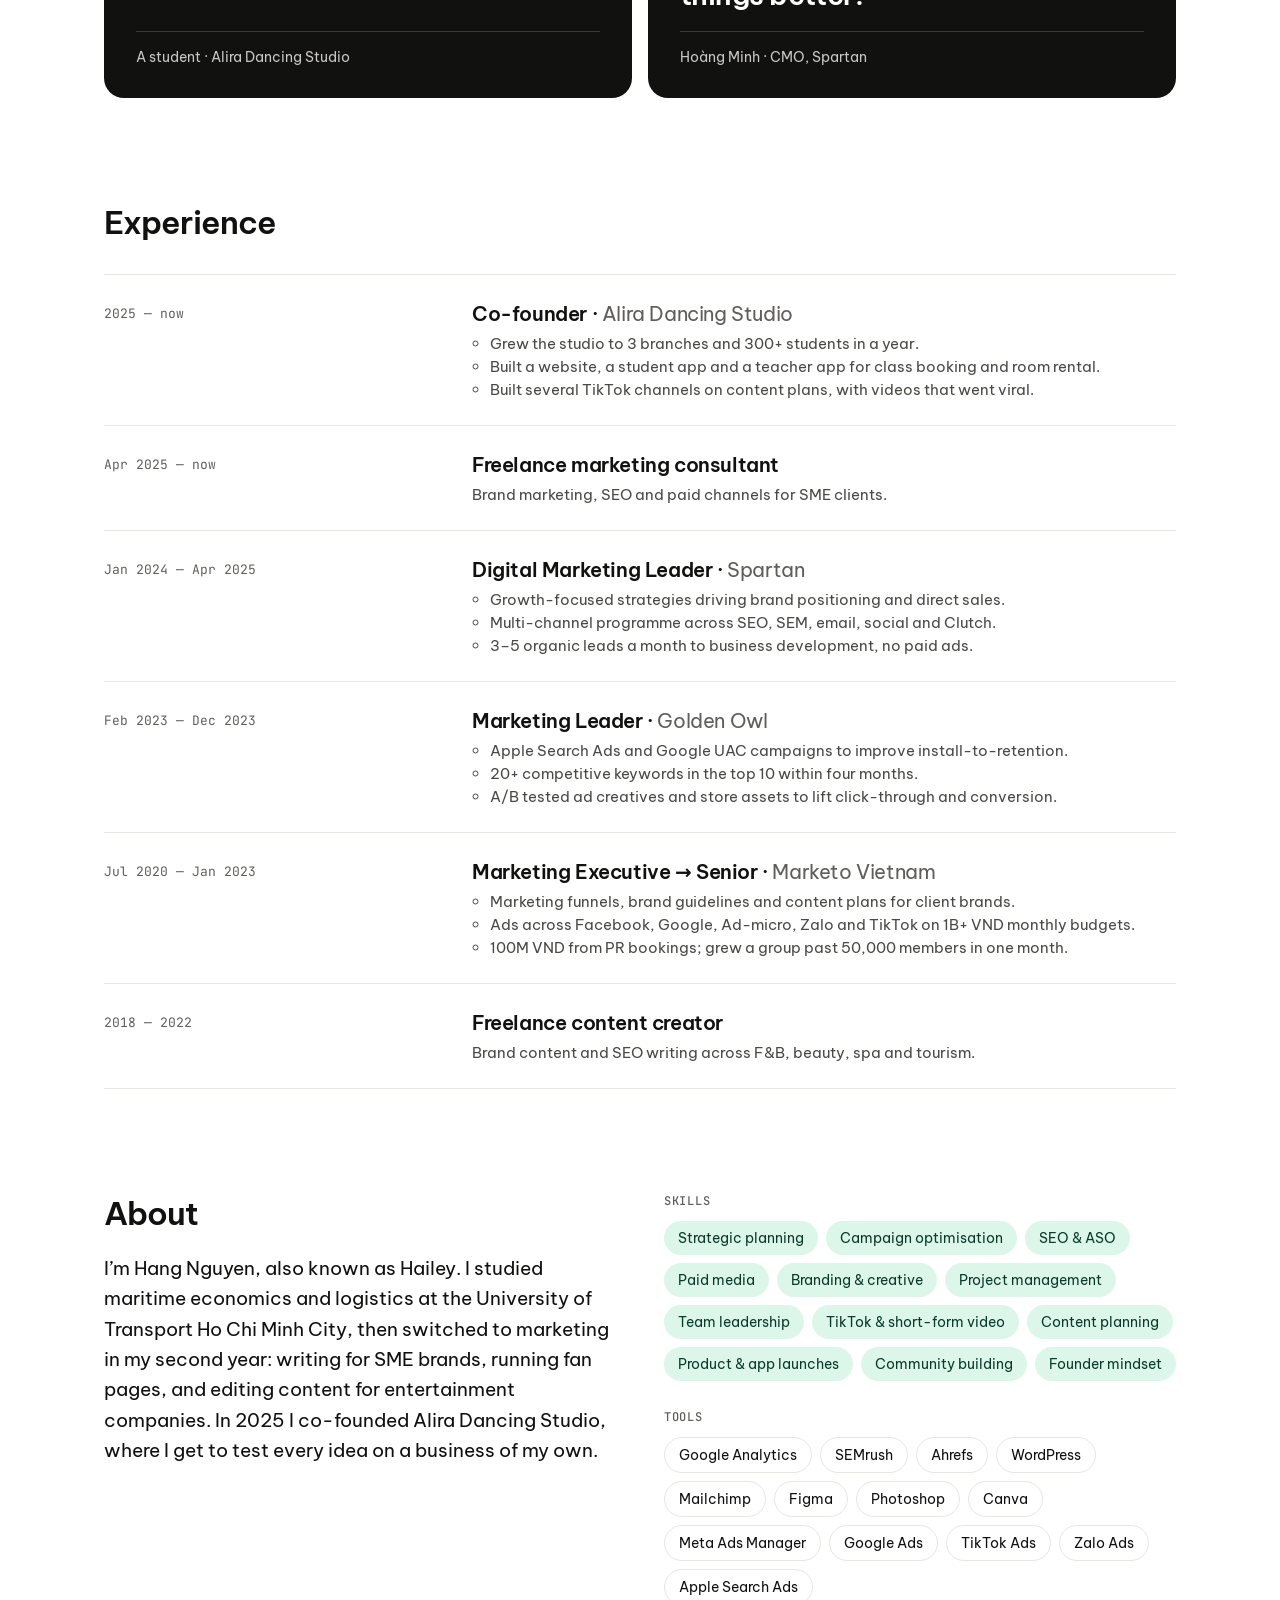
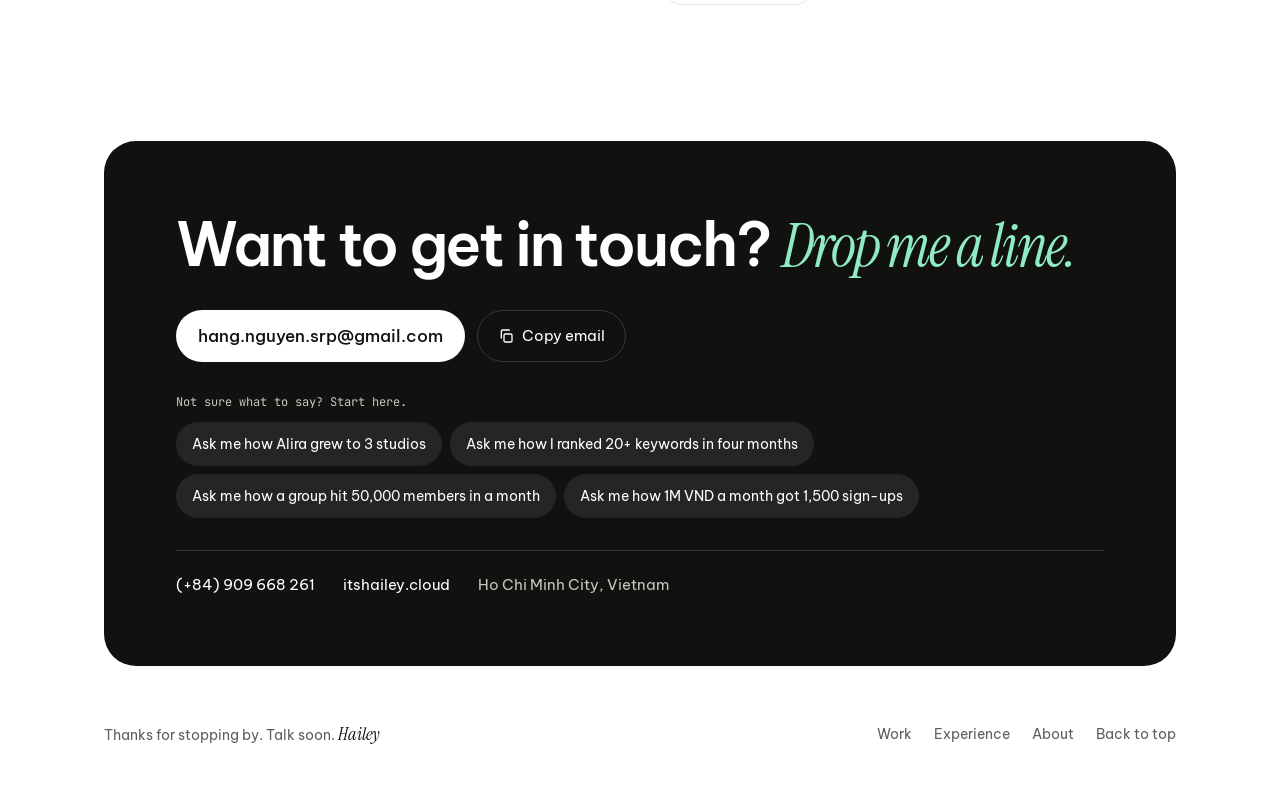
==== commit 8403871d: "Remove the Viral clips stats block from the Alira section Co-Authored-By: Claude Sonnet 5.5 <noreply" ====
--- a/index.html
+++ b/index.html
@@ -203,15 +203,6 @@
             <img src="assets/images/alira-app-booking.webp" width="230" height="498" alt="Alira Studio app: “Your journey starts here. Đặt lịch tập dễ dàng” (book classes easily), showing a membership card with the sessions remaining." loading="lazy">
           </div>
           <span class="visual-note">Students see their classes, memberships and remaining sessions, and book from the same screen.</span>
-
-          <h4 class="visual-title" style="margin-top:12px">Viral clips</h4>
-          <dl class="stats cols-2">
-            <div><dd class="tbd">[X]M</dd><dt>views, top clip</dt></div>
-            <div><dd class="tbd">[X]K</dd><dt>likes</dt></div>
-            <div><dd class="tbd">[X]K</dd><dt>shares &amp; saves</dt></div>
-            <div><dd class="tbd">[X]</dd><dt>new students from the clip</dt></div>
-          </dl>
-          <span class="visual-note"><strong>On TikTok</strong> · replace the [X] with the real numbers from your best-performing video.</span>
         </div>
         <figure class="work-shot">
           <div class="work-shot-frame">
--- a/css/style.css
+++ b/css/style.css
@@ -813,12 +813,6 @@
   color: var(--muted);
 }
 
-.visual-note strong {
-  font-family: var(--font-mono);
-  font-weight: 400;
-  color: var(--ink);
-}
-
 .work-shot {
   grid-column: 1 / -1;
   display: flex;
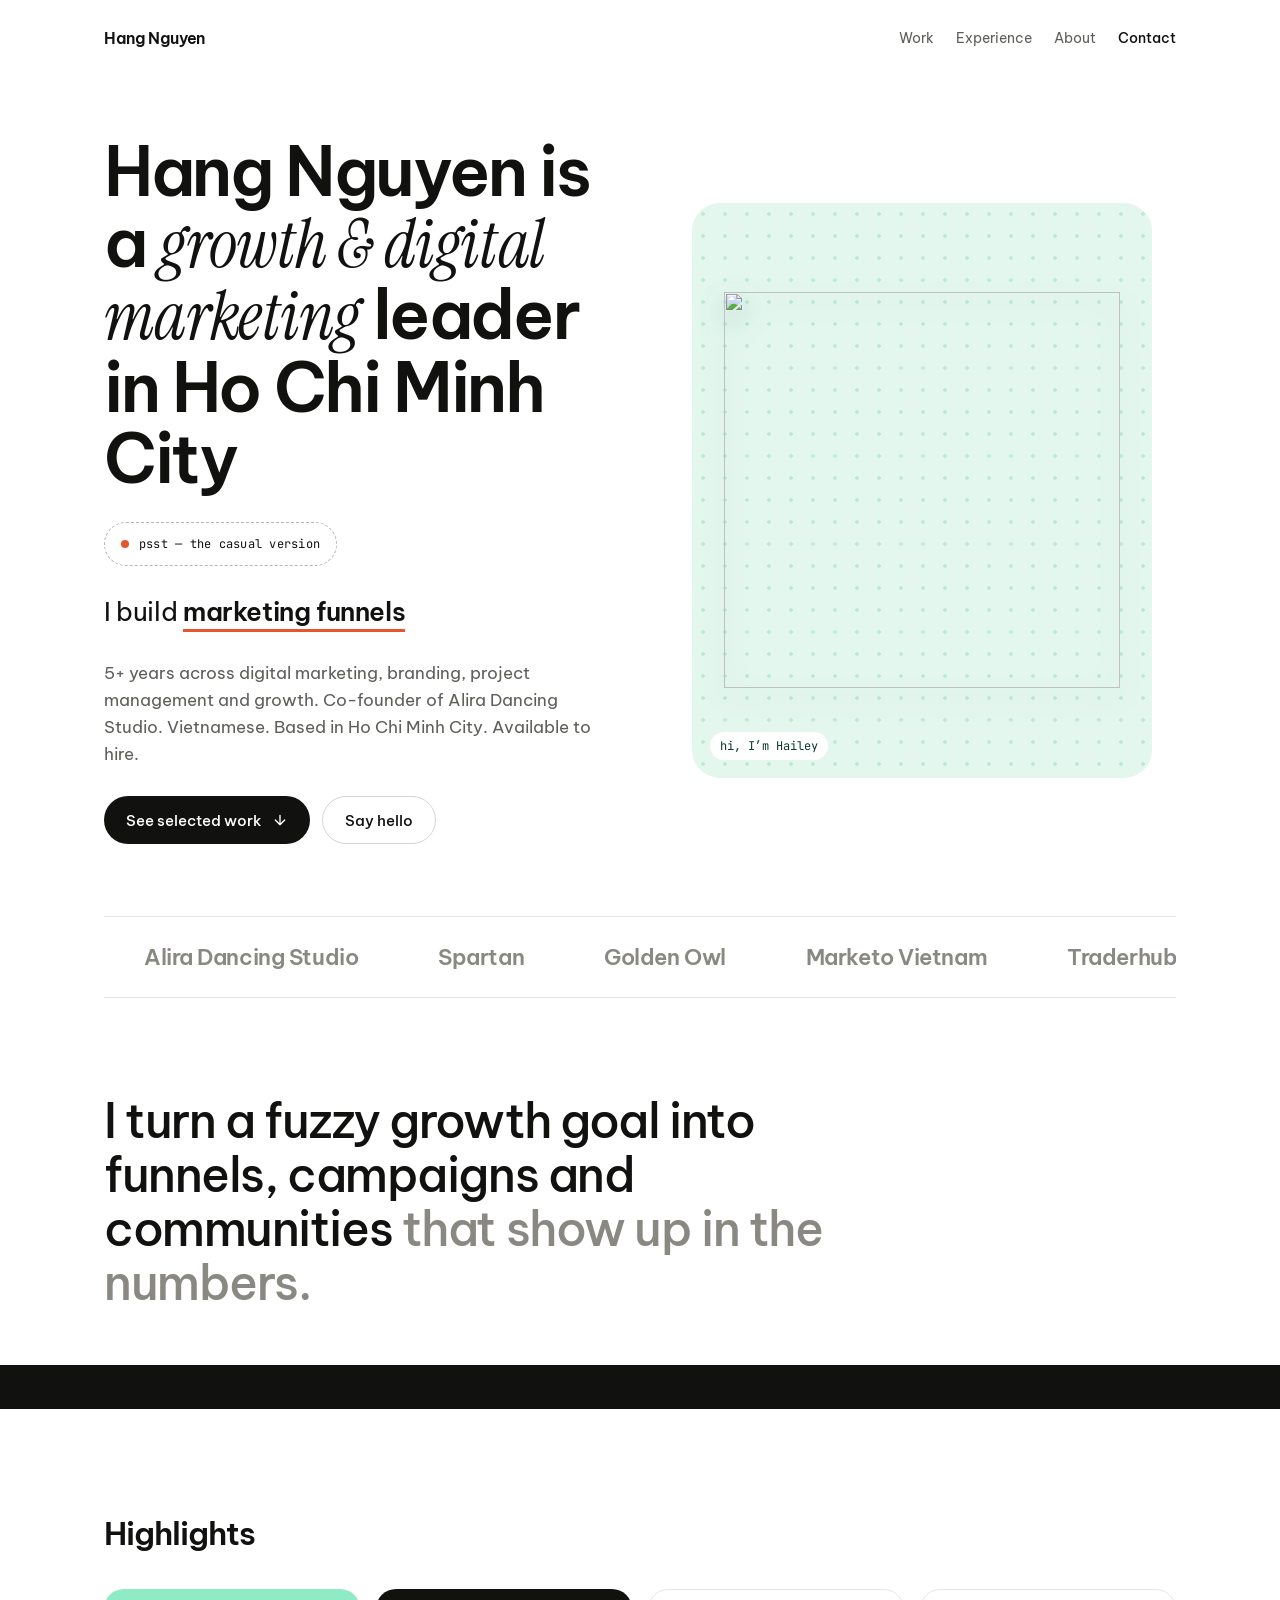
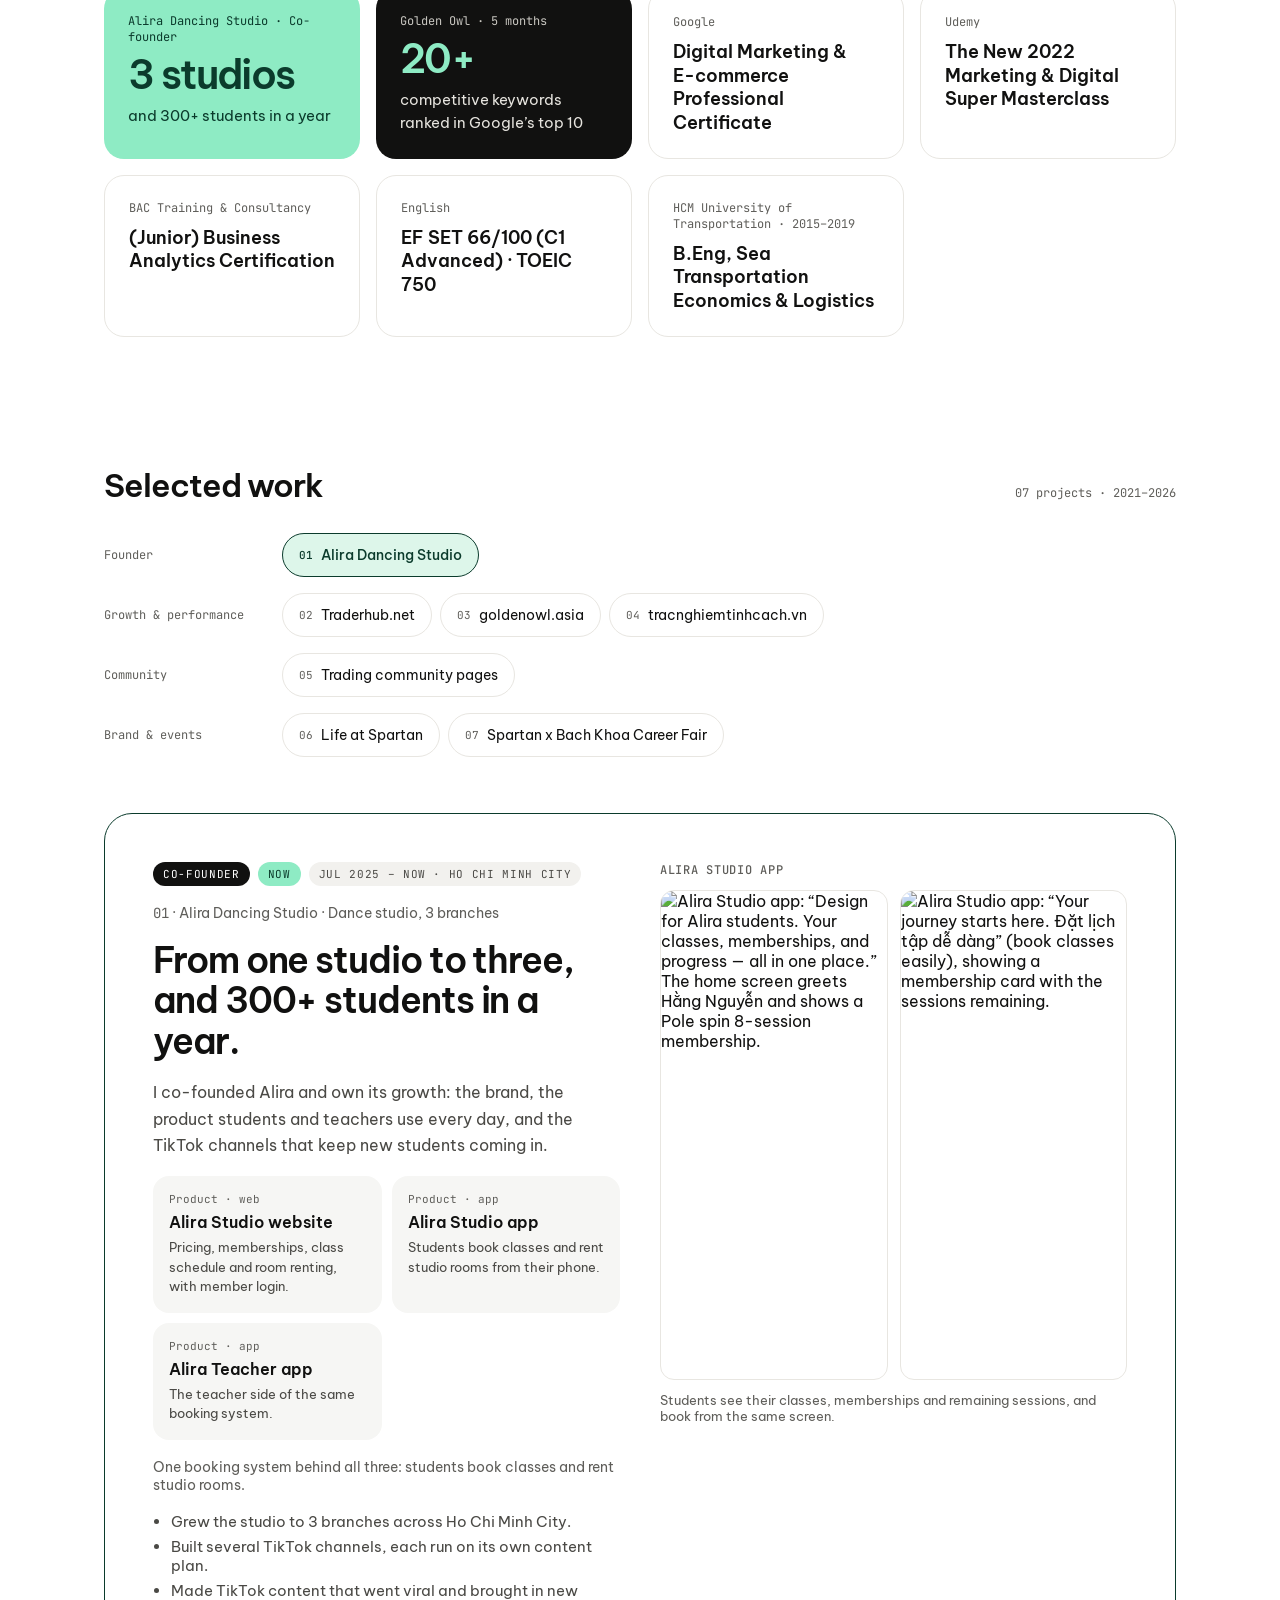
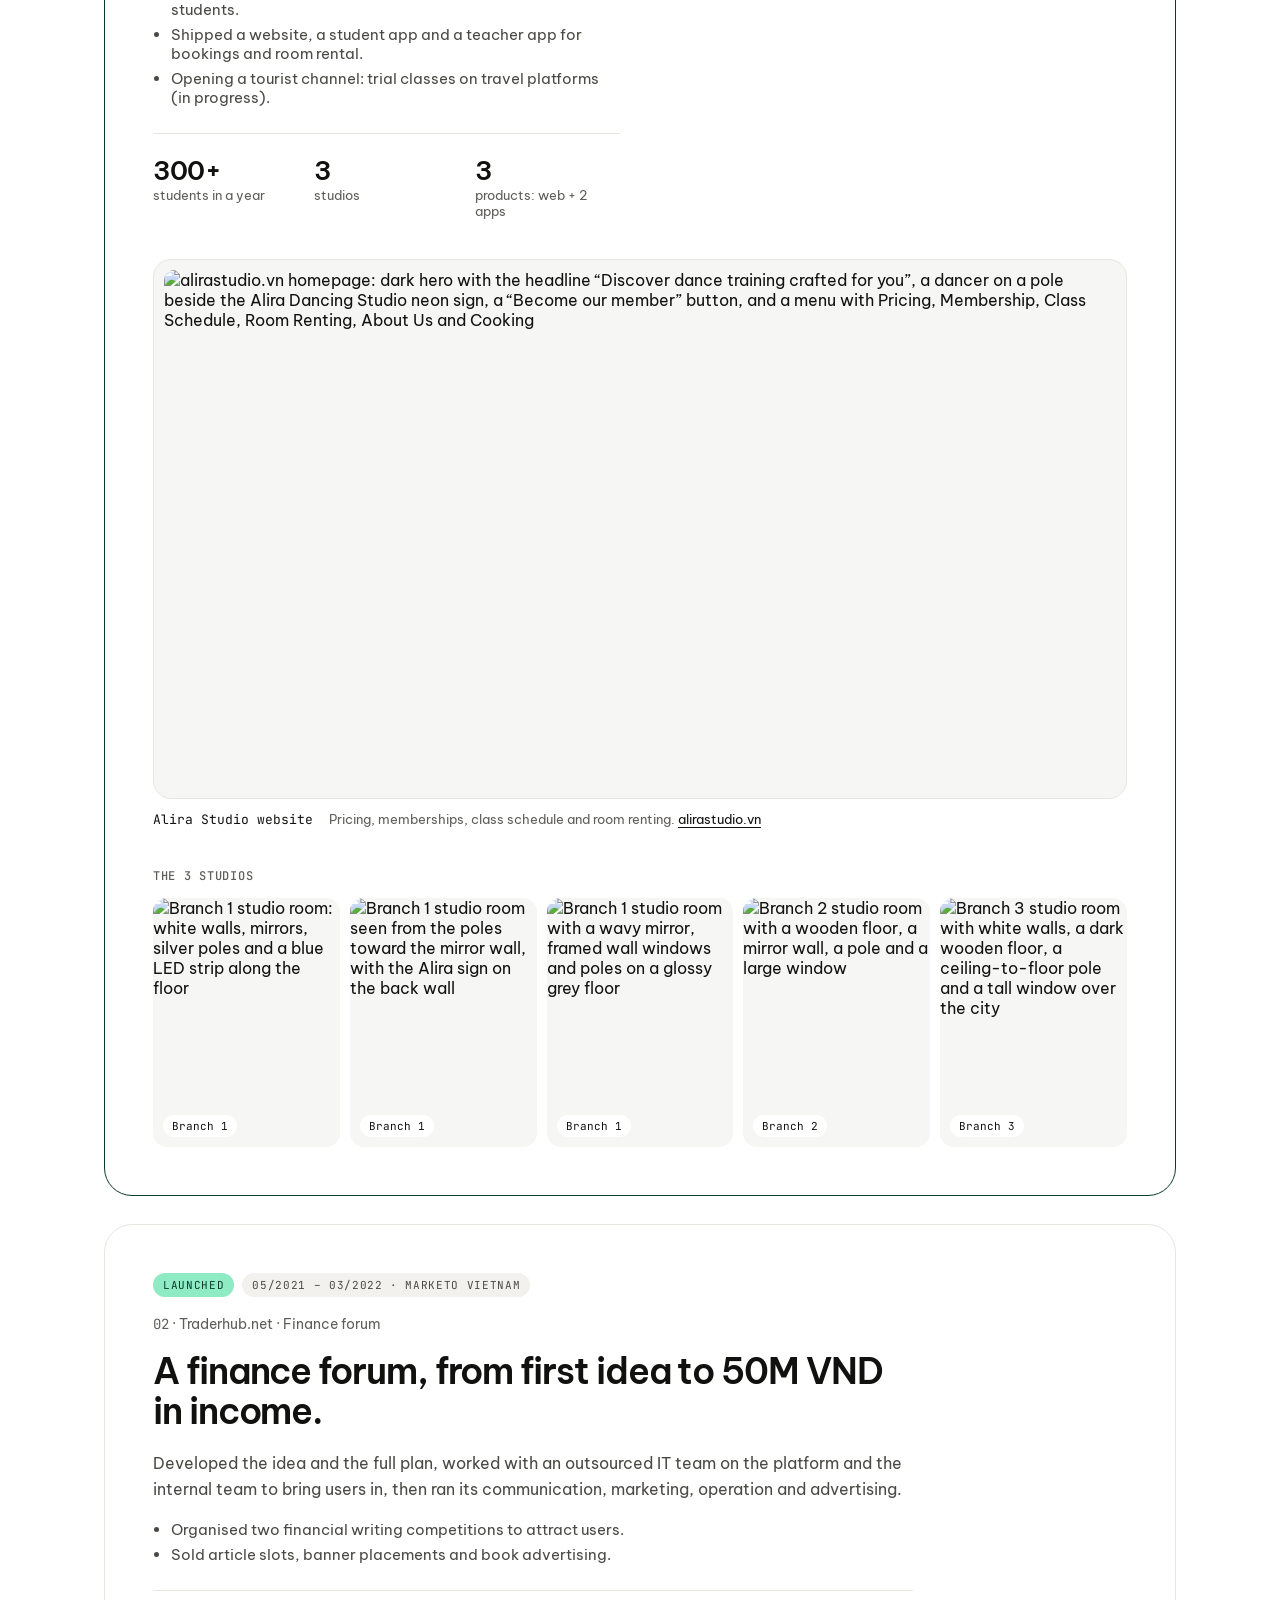
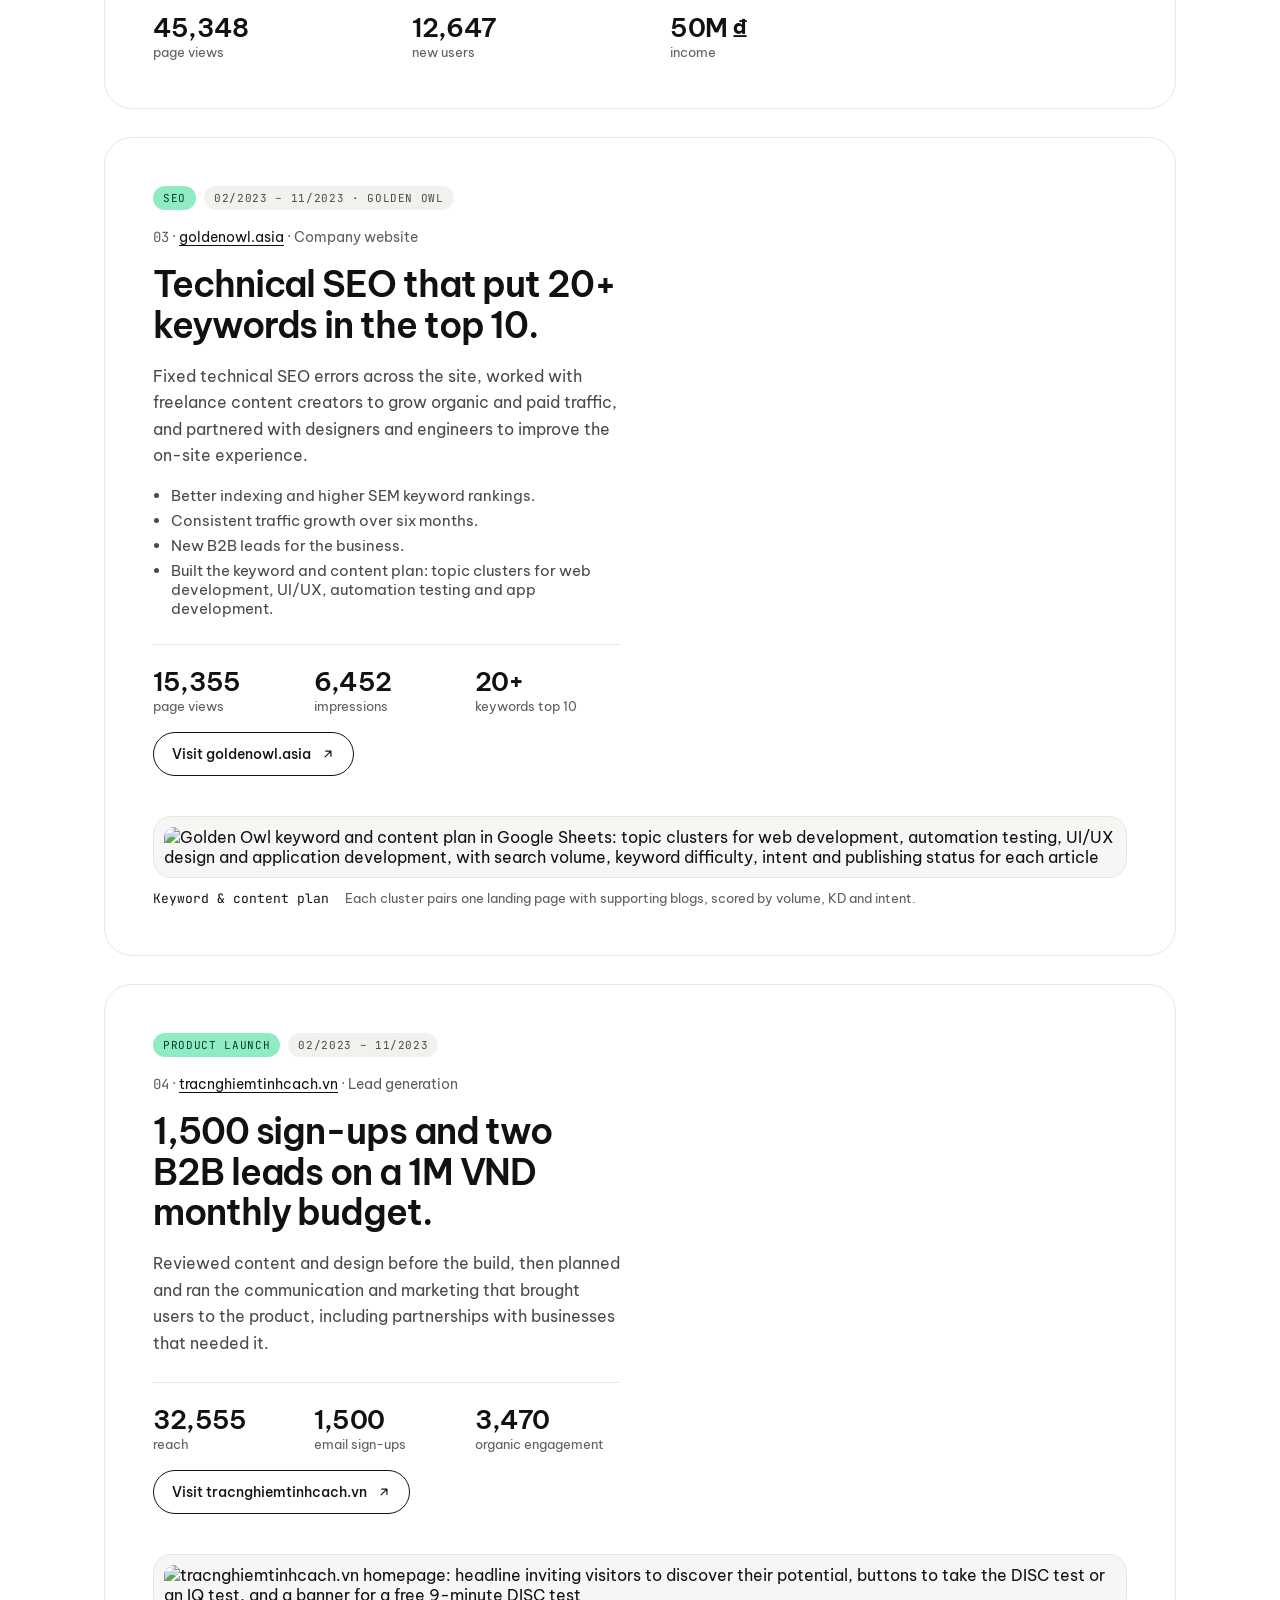
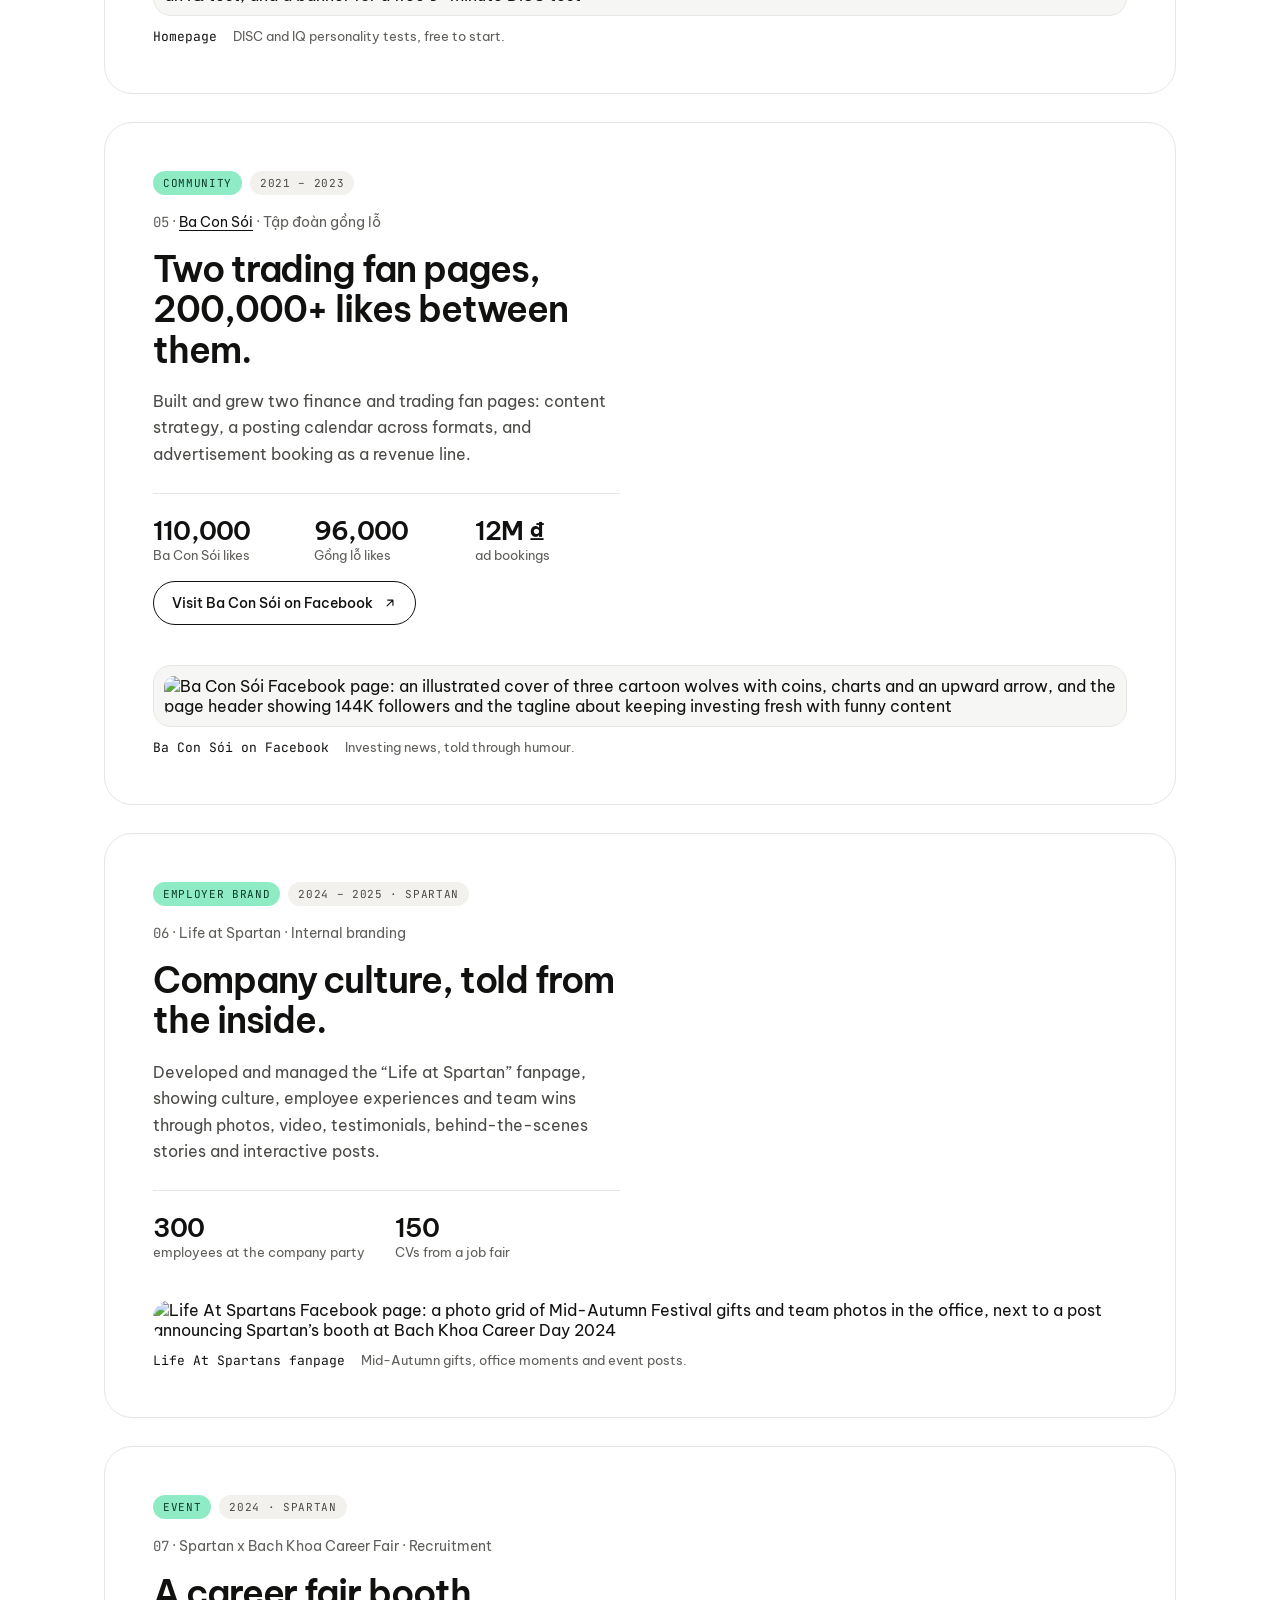
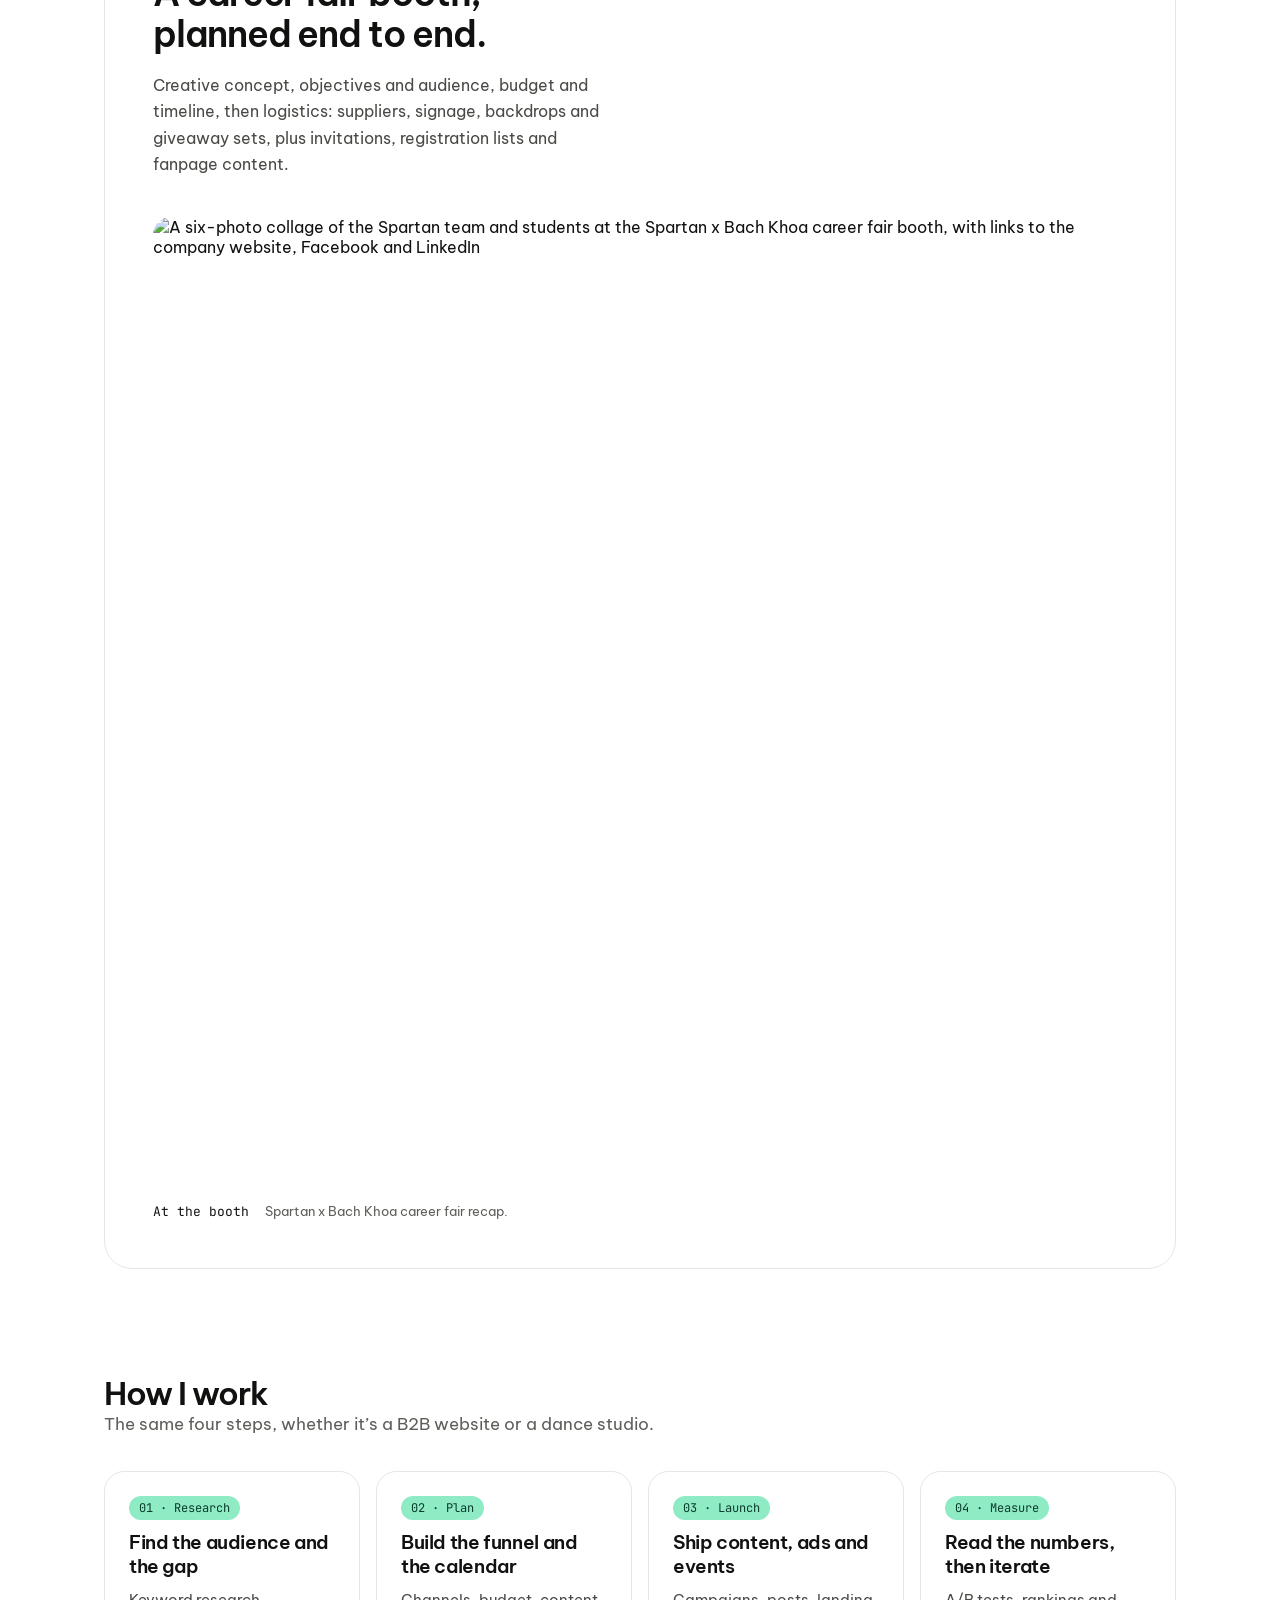
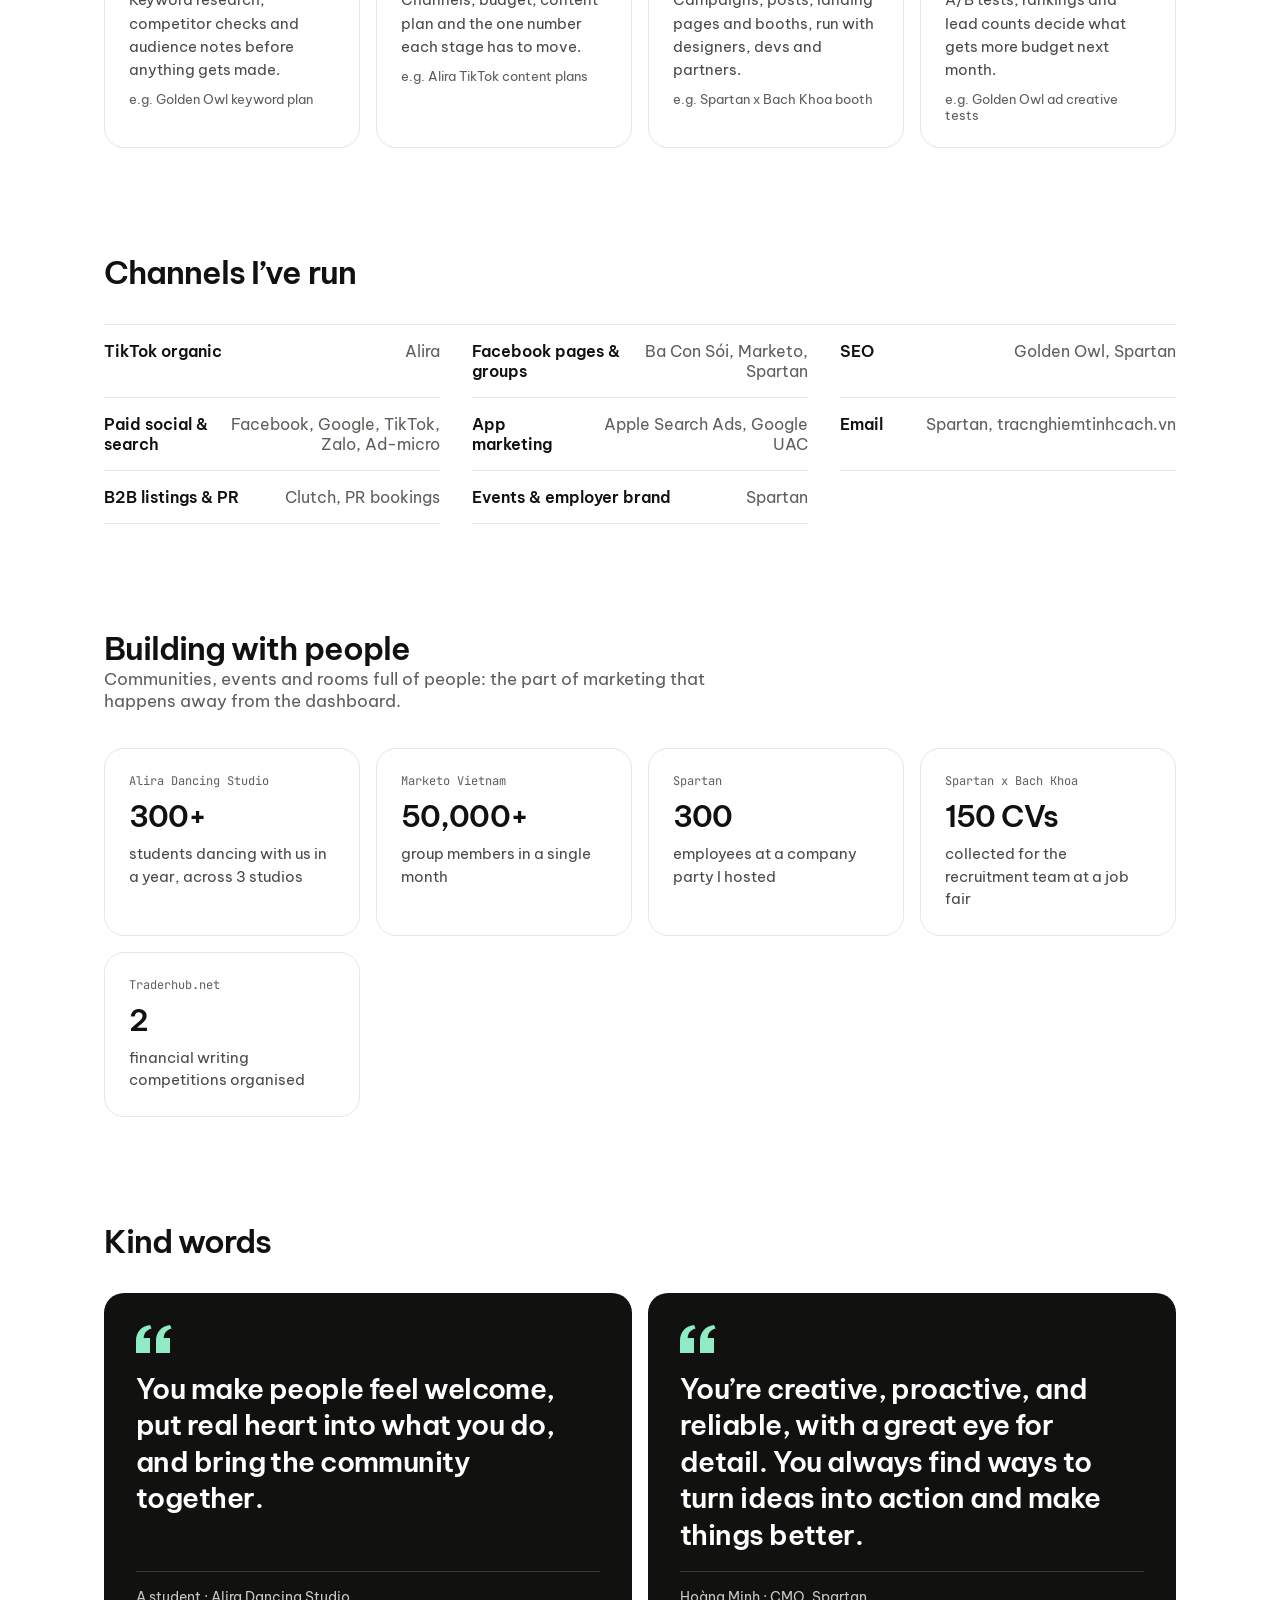
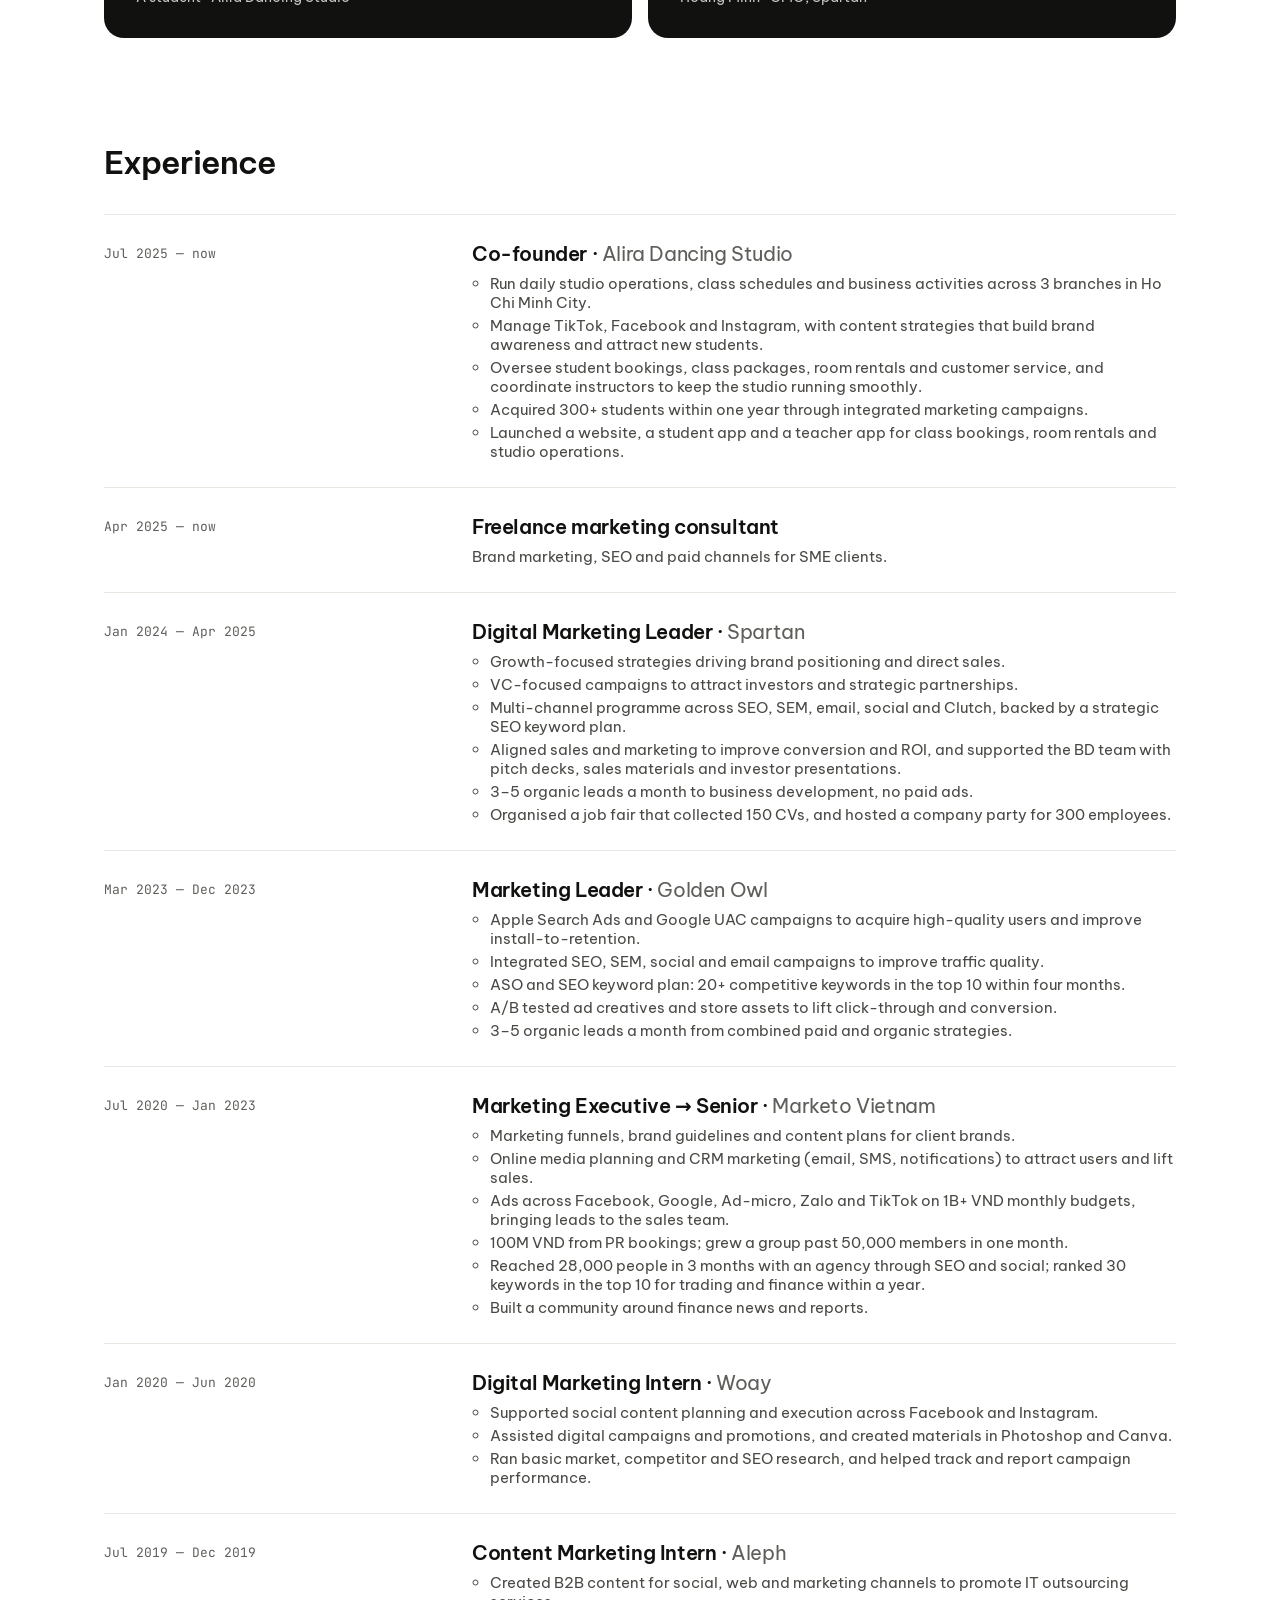
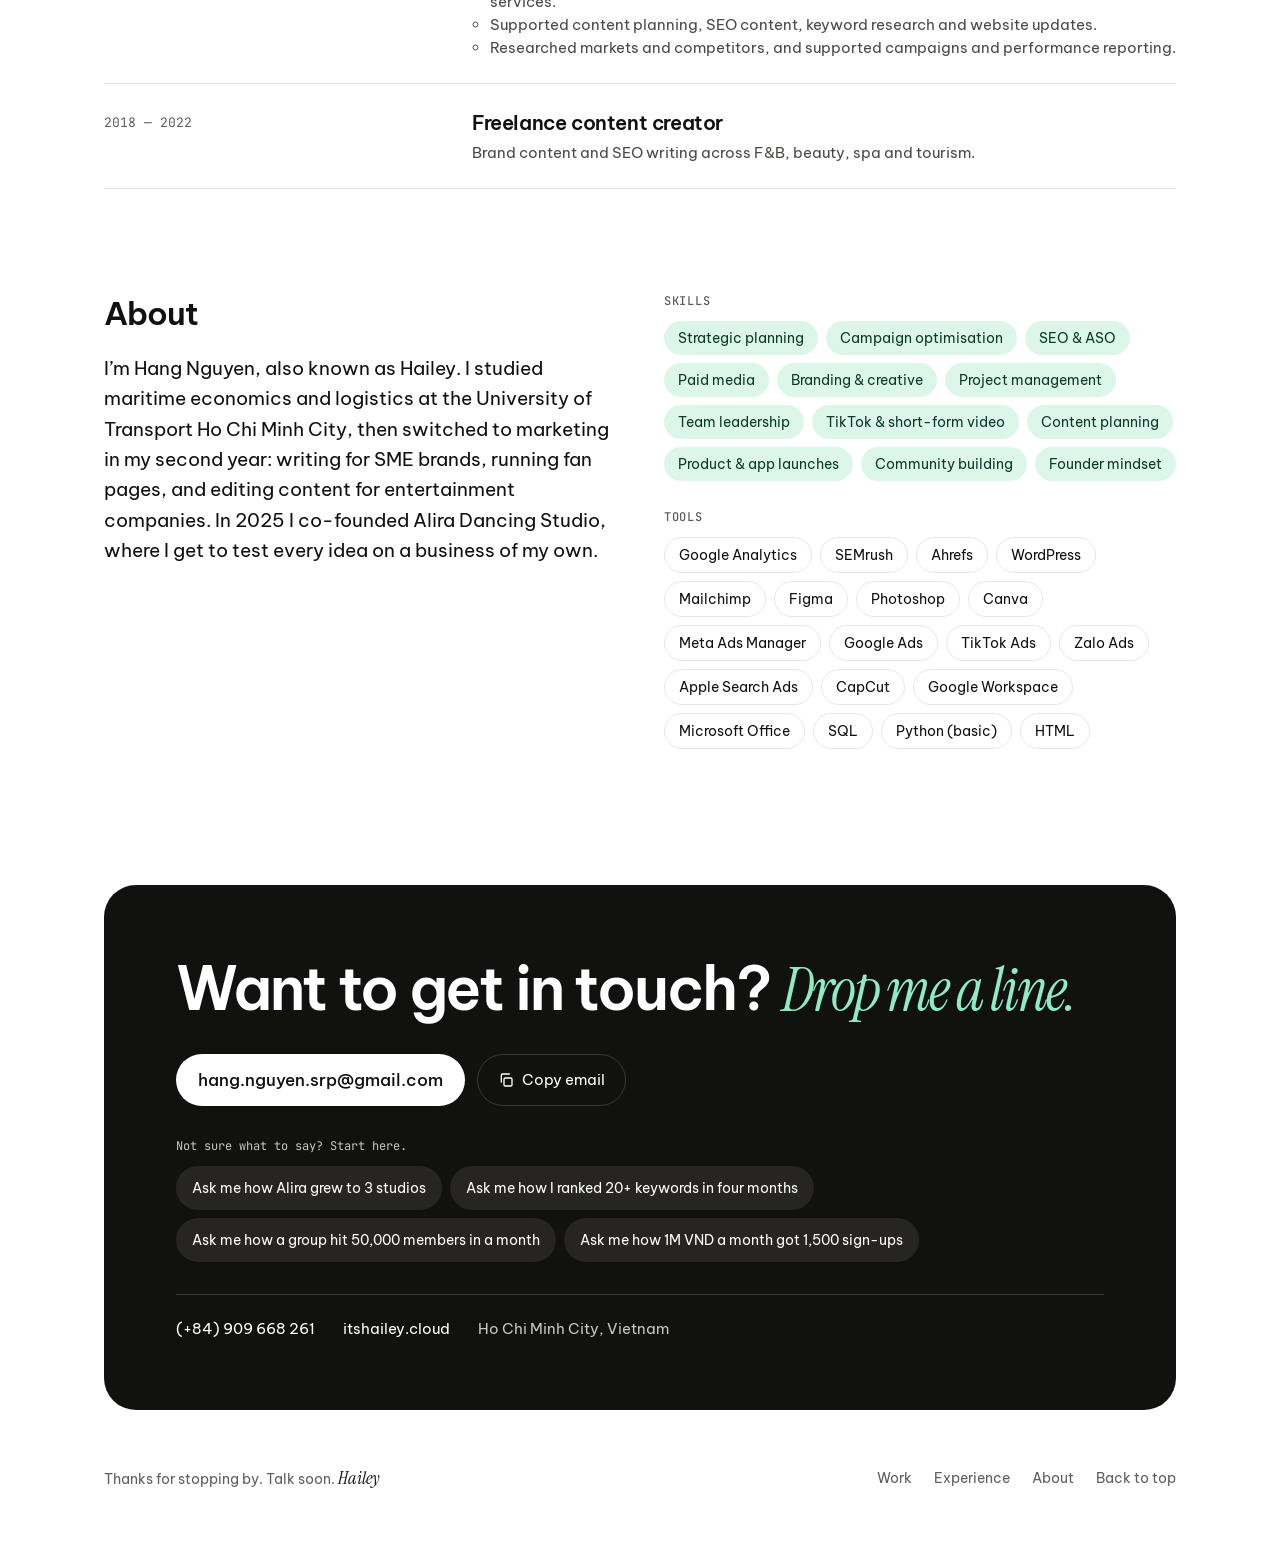
==== commit 939a9b90: "Update portfolio content from the CV and hide empty TikTok stats Co-Authored-By: Claude Sonnet 5.5 <" ====
--- a/index.html
+++ b/index.html
@@ -6,7 +6,8 @@
 <title>Hang Nguyen — Marketing</title>
 <meta name="description" content="Hang Nguyen (Hailey) — growth and digital marketing leader in Ho Chi Minh City, co-founder of Alira Dancing Studio.">
 
-<link rel="icon" href="assets/favicon.svg" type="image/svg+xml">
+<link rel="icon" href="assets/favicon.png" type="image/png">
+<link rel="apple-touch-icon" href="assets/apple-touch-icon.png">
 
 <link rel="preconnect" href="https://fonts.googleapis.com">
 <link rel="preconnect" href="https://fonts.gstatic.com" crossorigin>
@@ -106,12 +107,16 @@
         <span class="highlight-title">Digital Marketing &amp; <br>E-commerce Professional Certificate</span>
       </li>
       <li class="highlight-card">
+        <span class="highlight-eyebrow muted">Udemy</span>
+        <span class="highlight-title">The New 2022 Marketing &amp; Digital Super Masterclass</span>
+      </li>
+      <li class="highlight-card">
         <span class="highlight-eyebrow muted">BAC Training &amp; Consultancy</span>
-        <span class="highlight-title">Business Analytics Certification</span>
+        <span class="highlight-title">(Junior) Business Analytics Certification</span>
       </li>
       <li class="highlight-card">
         <span class="highlight-eyebrow muted">English</span>
-        <span class="highlight-title">EF SET C1 Advanced · TOEIC 750</span>
+        <span class="highlight-title">EF SET 66/100 (C1 Advanced) · TOEIC 750</span>
       </li>
       <li class="highlight-card">
         <span class="highlight-eyebrow muted">HCM University of Transportation · 2015–2019</span>
@@ -156,7 +161,7 @@
           <div class="work-badges">
             <span class="badge badge-dark">Co-founder</span>
             <span class="badge badge-mint">Now</span>
-            <span class="badge badge-neutral">2025 – 2026 · Ho Chi Minh City</span>
+            <span class="badge badge-neutral">Jul 2025 – now · Ho Chi Minh City</span>
           </div>
           <p class="work-eyebrow"><span class="idx">01</span> · Alira Dancing Studio · Dance studio, 3 branches</p>
           <h3>From one studio to three, and 300+ students in a year.</h3>
@@ -192,8 +197,6 @@
             <div><dd>300+</dd><dt>students in a year</dt></div>
             <div><dd>3</dd><dt>studios</dt></div>
             <div><dd>3</dd><dt>products: web + 2 apps</dt></div>
-            <div><dd class="tbd">[X]</dd><dt>TikTok channels</dt></div>
-            <div><dd class="tbd">[X]M</dd><dt>views on the top video</dt></div>
           </dl>
         </div>
         <div class="work-visual">
@@ -484,13 +487,15 @@
     <h2 style="margin-bottom:32px">Experience</h2>
     <ol class="exp-list">
       <li class="exp-row">
-        <span class="exp-date">2025 — now</span>
+        <span class="exp-date">Jul 2025 — now</span>
         <div class="exp-body">
           <span class="exp-role">Co-founder · <span class="exp-company">Alira Dancing Studio</span></span>
           <ul class="exp-bullets">
-            <li>Grew the studio to 3 branches and 300+ students in a year.</li>
-            <li>Built a website, a student app and a teacher app for class booking and room rental.</li>
-            <li>Built several TikTok channels on content plans, with videos that went viral.</li>
+            <li>Run daily studio operations, class schedules and business activities across 3 branches in Ho Chi Minh City.</li>
+            <li>Manage TikTok, Facebook and Instagram, with content strategies that build brand awareness and attract new students.</li>
+            <li>Oversee student bookings, class packages, room rentals and customer service, and coordinate instructors to keep the studio running smoothly.</li>
+            <li>Acquired 300+ students within one year through integrated marketing campaigns.</li>
+            <li>Launched a website, a student app and a teacher app for class bookings, room rentals and studio operations.</li>
           </ul>
         </div>
       </li>
@@ -507,19 +512,24 @@
           <span class="exp-role">Digital Marketing Leader · <span class="exp-company">Spartan</span></span>
           <ul class="exp-bullets">
             <li>Growth-focused strategies driving brand positioning and direct sales.</li>
-            <li>Multi-channel programme across SEO, SEM, email, social and Clutch.</li>
+            <li>VC-focused campaigns to attract investors and strategic partnerships.</li>
+            <li>Multi-channel programme across SEO, SEM, email, social and Clutch, backed by a strategic SEO keyword plan.</li>
+            <li>Aligned sales and marketing to improve conversion and ROI, and supported the BD team with pitch decks, sales materials and investor presentations.</li>
             <li>3–5 organic leads a month to business development, no paid ads.</li>
-          </ul>
-        </div>
-      </li>
-      <li class="exp-row">
-        <span class="exp-date">Feb 2023 — Dec 2023</span>
+            <li>Organised a job fair that collected 150 CVs, and hosted a company party for 300 employees.</li>
+          </ul>
+        </div>
+      </li>
+      <li class="exp-row">
+        <span class="exp-date">Mar 2023 — Dec 2023</span>
         <div class="exp-body">
           <span class="exp-role">Marketing Leader · <span class="exp-company">Golden Owl</span></span>
           <ul class="exp-bullets">
-            <li>Apple Search Ads and Google UAC campaigns to improve install-to-retention.</li>
-            <li>20+ competitive keywords in the top 10 within four months.</li>
+            <li>Apple Search Ads and Google UAC campaigns to acquire high-quality users and improve install-to-retention.</li>
+            <li>Integrated SEO, SEM, social and email campaigns to improve traffic quality.</li>
+            <li>ASO and SEO keyword plan: 20+ competitive keywords in the top 10 within four months.</li>
             <li>A/B tested ad creatives and store assets to lift click-through and conversion.</li>
+            <li>3–5 organic leads a month from combined paid and organic strategies.</li>
           </ul>
         </div>
       </li>
@@ -529,8 +539,33 @@
           <span class="exp-role">Marketing Executive → Senior · <span class="exp-company">Marketo Vietnam</span></span>
           <ul class="exp-bullets">
             <li>Marketing funnels, brand guidelines and content plans for client brands.</li>
-            <li>Ads across Facebook, Google, Ad-micro, Zalo and TikTok on 1B+ VND monthly budgets.</li>
+            <li>Online media planning and CRM marketing (email, SMS, notifications) to attract users and lift sales.</li>
+            <li>Ads across Facebook, Google, Ad-micro, Zalo and TikTok on 1B+ VND monthly budgets, bringing leads to the sales team.</li>
             <li>100M VND from PR bookings; grew a group past 50,000 members in one month.</li>
+            <li>Reached 28,000 people in 3 months with an agency through SEO and social; ranked 30 keywords in the top 10 for trading and finance within a year.</li>
+            <li>Built a community around finance news and reports.</li>
+          </ul>
+        </div>
+      </li>
+      <li class="exp-row">
+        <span class="exp-date">Jan 2020 — Jun 2020</span>
+        <div class="exp-body">
+          <span class="exp-role">Digital Marketing Intern · <span class="exp-company">Woay</span></span>
+          <ul class="exp-bullets">
+            <li>Supported social content planning and execution across Facebook and Instagram.</li>
+            <li>Assisted digital campaigns and promotions, and created materials in Photoshop and Canva.</li>
+            <li>Ran basic market, competitor and SEO research, and helped track and report campaign performance.</li>
+          </ul>
+        </div>
+      </li>
+      <li class="exp-row">
+        <span class="exp-date">Jul 2019 — Dec 2019</span>
+        <div class="exp-body">
+          <span class="exp-role">Content Marketing Intern · <span class="exp-company">Aleph</span></span>
+          <ul class="exp-bullets">
+            <li>Created B2B content for social, web and marketing channels to promote IT outsourcing services.</li>
+            <li>Supported content planning, SEO content, keyword research and website updates.</li>
+            <li>Researched markets and competitors, and supported campaigns and performance reporting.</li>
           </ul>
         </div>
       </li>
@@ -583,6 +618,12 @@
           <span class="pill outline">TikTok Ads</span>
           <span class="pill outline">Zalo Ads</span>
           <span class="pill outline">Apple Search Ads</span>
+          <span class="pill outline">CapCut</span>
+          <span class="pill outline">Google Workspace</span>
+          <span class="pill outline">Microsoft Office</span>
+          <span class="pill outline">SQL</span>
+          <span class="pill outline">Python (basic)</span>
+          <span class="pill outline">HTML</span>
         </div>
       </div>
     </div>
--- a/css/style.css
+++ b/css/style.css
@@ -791,12 +791,6 @@
   letter-spacing: -0.03em;
 }
 
-.stats dd.tbd {
-  font-size: 22px;
-  letter-spacing: -0.02em;
-  color: var(--faint);
-}
-
 .stats dt {
   font-size: 13px;
   color: var(--muted);
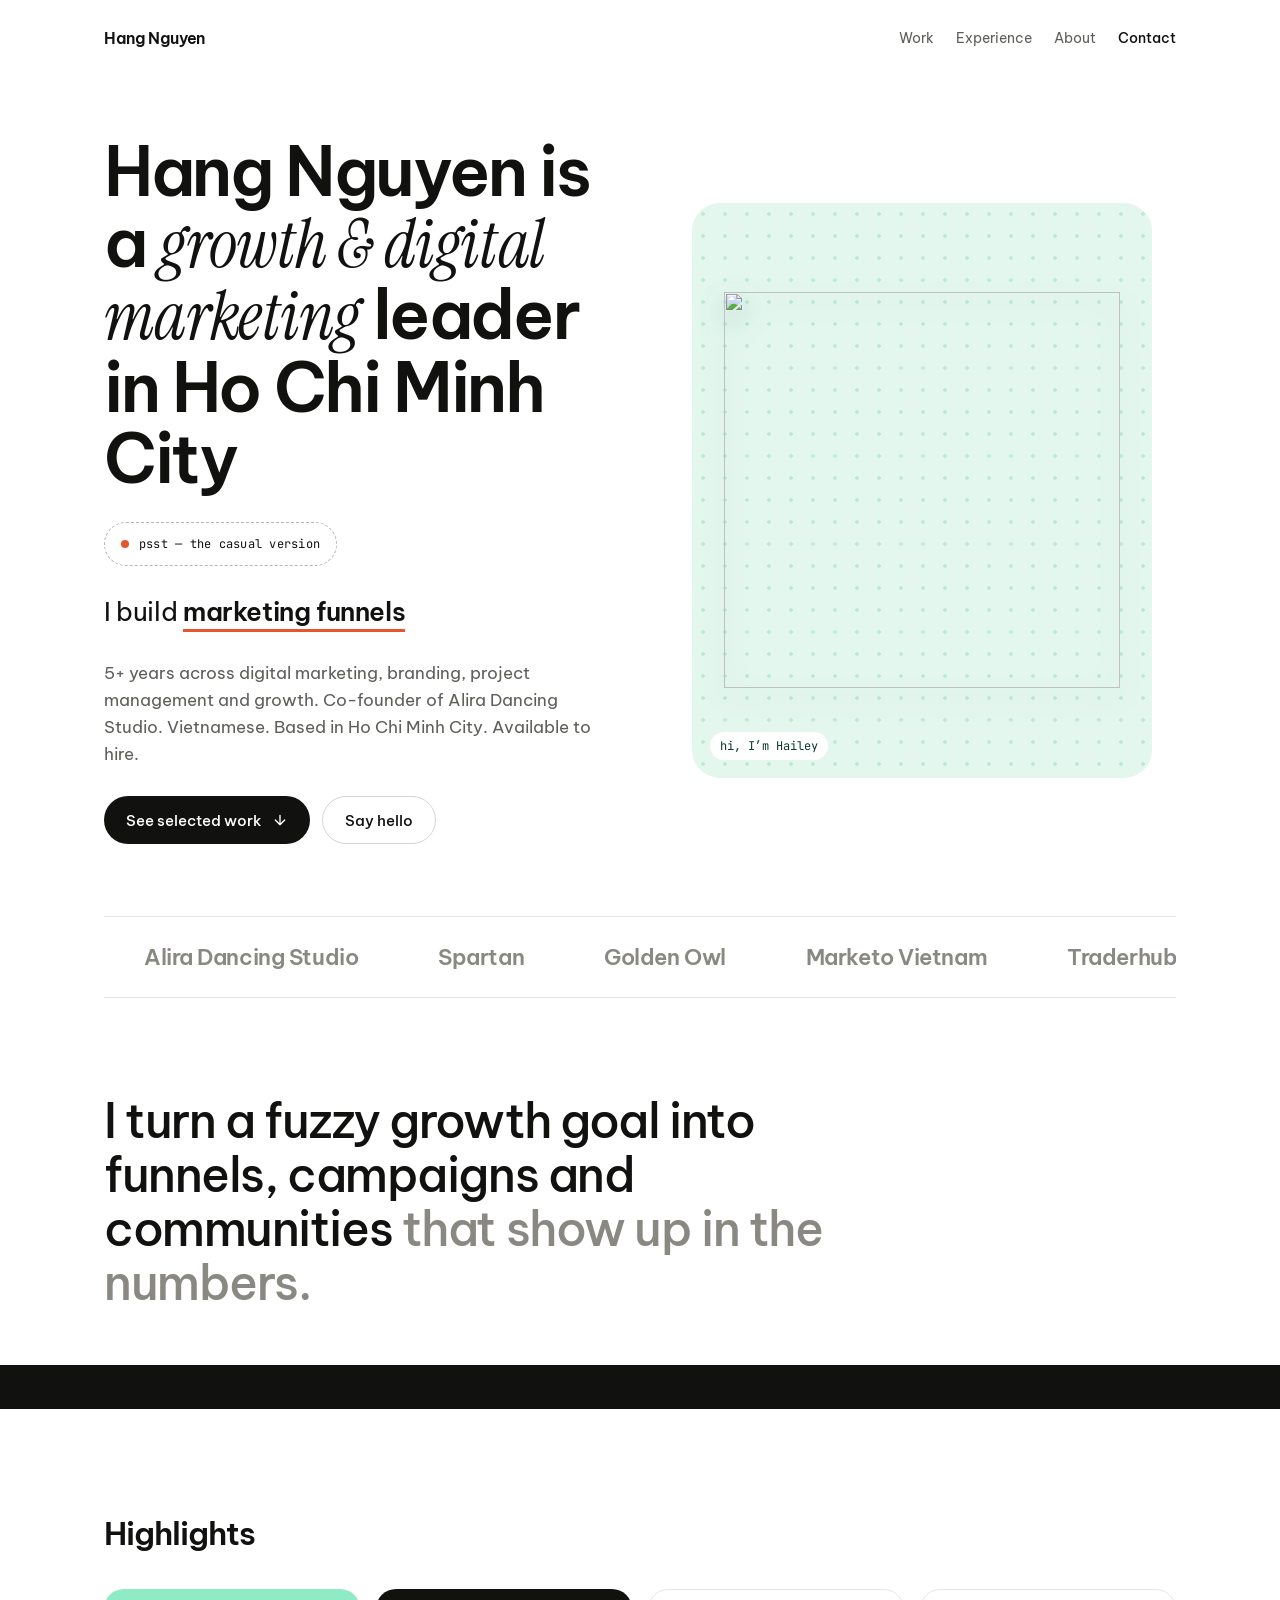
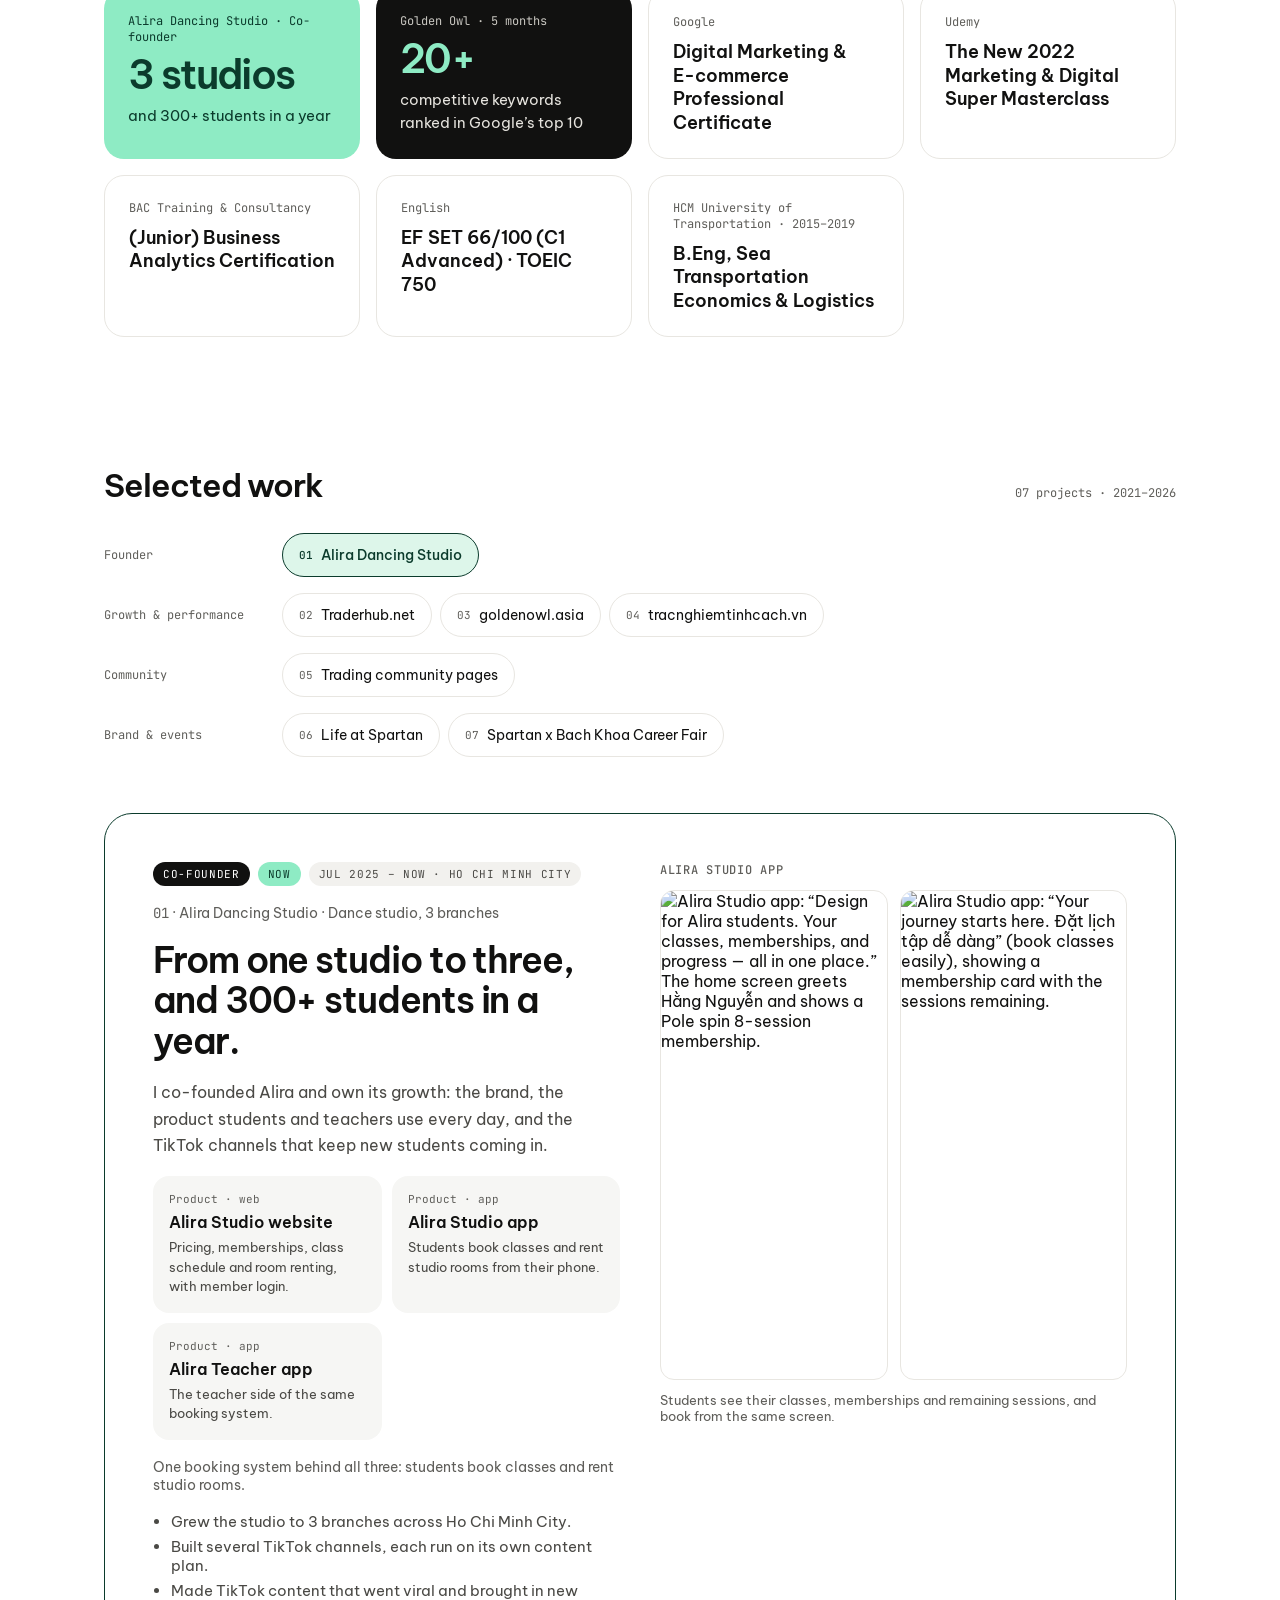
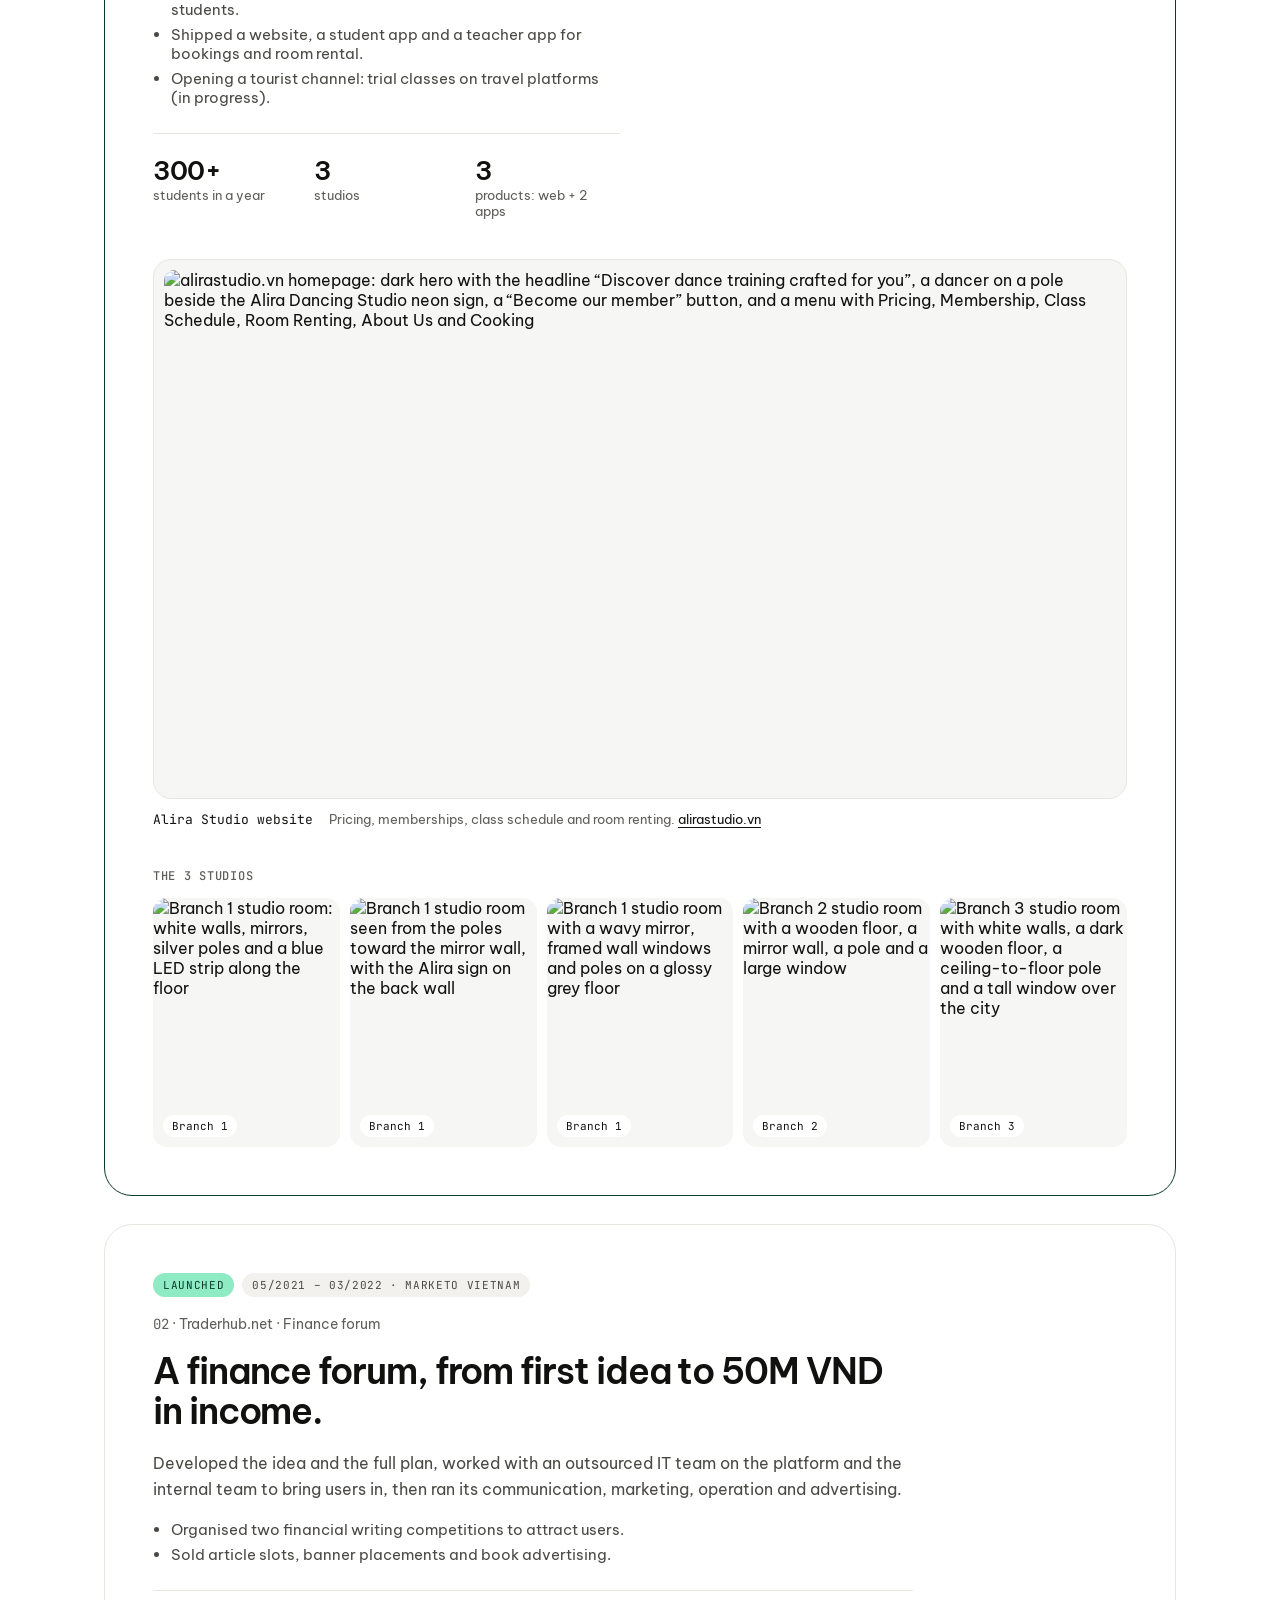
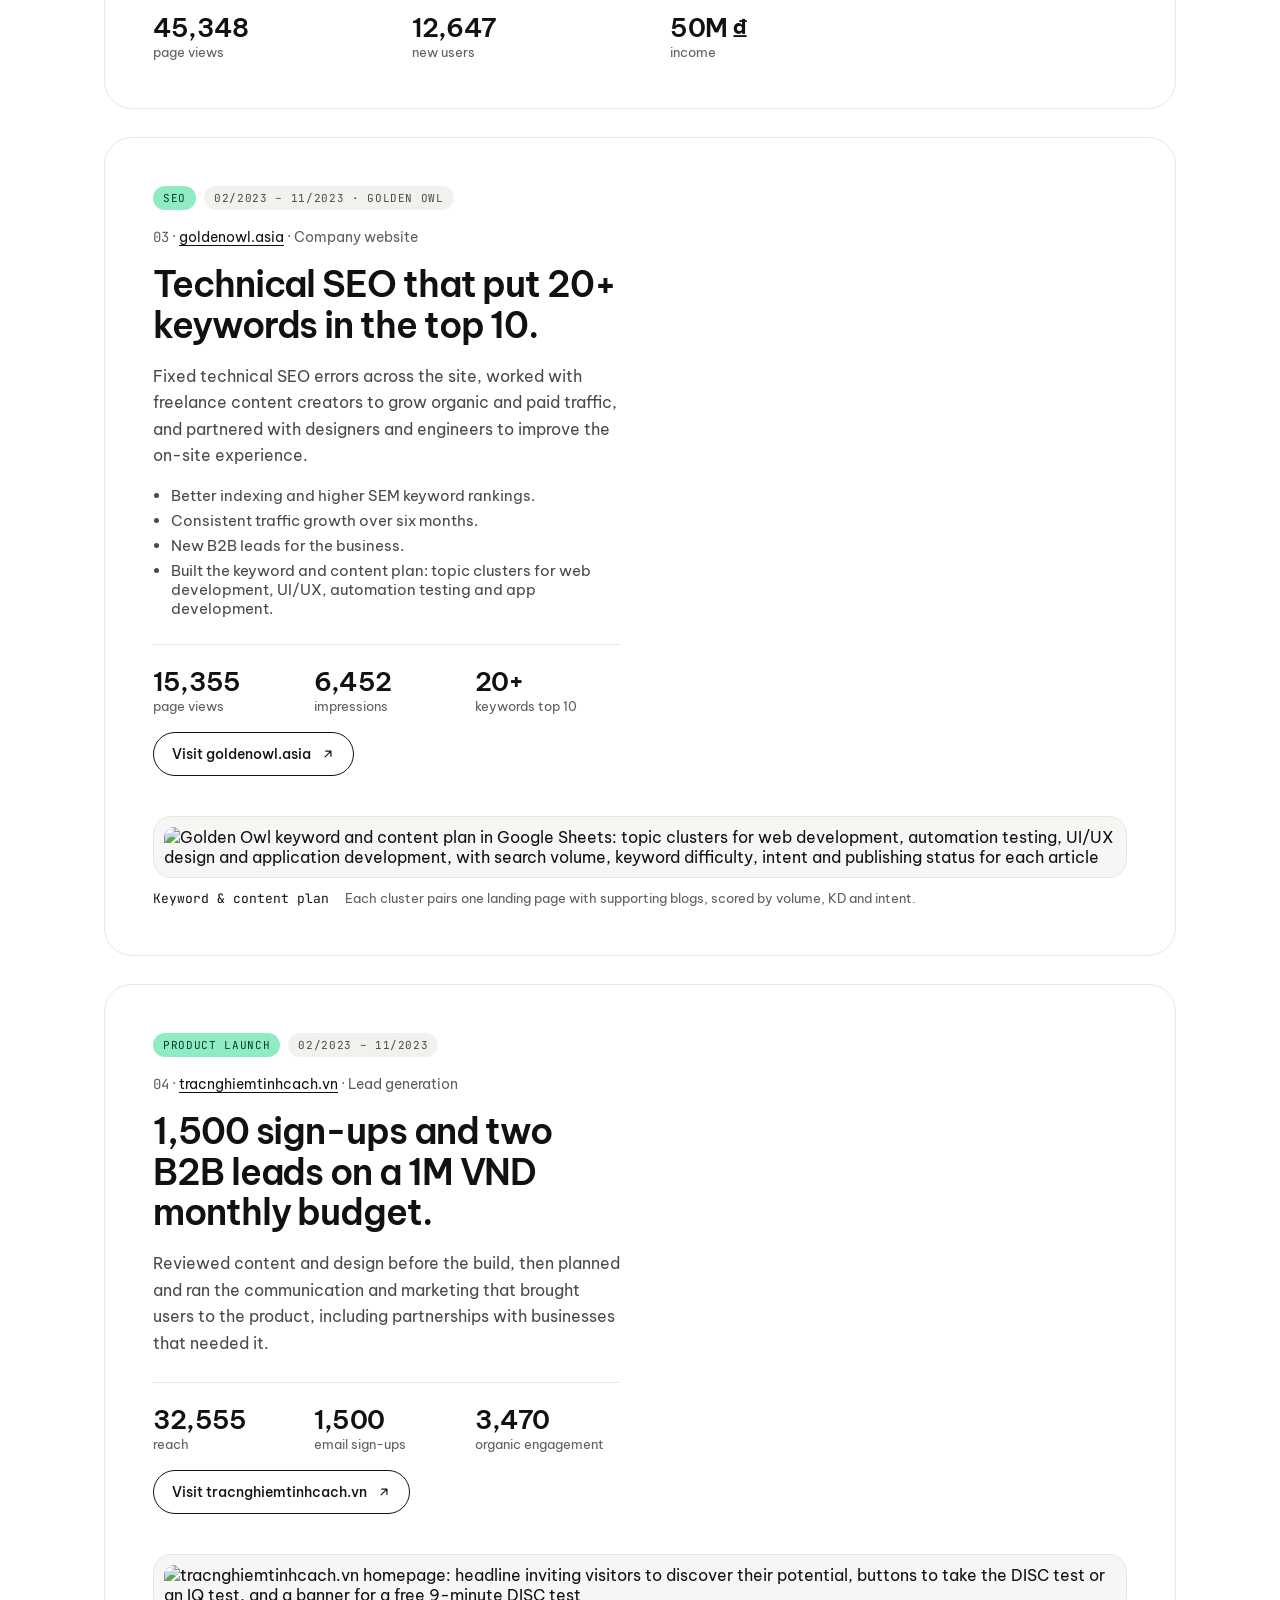
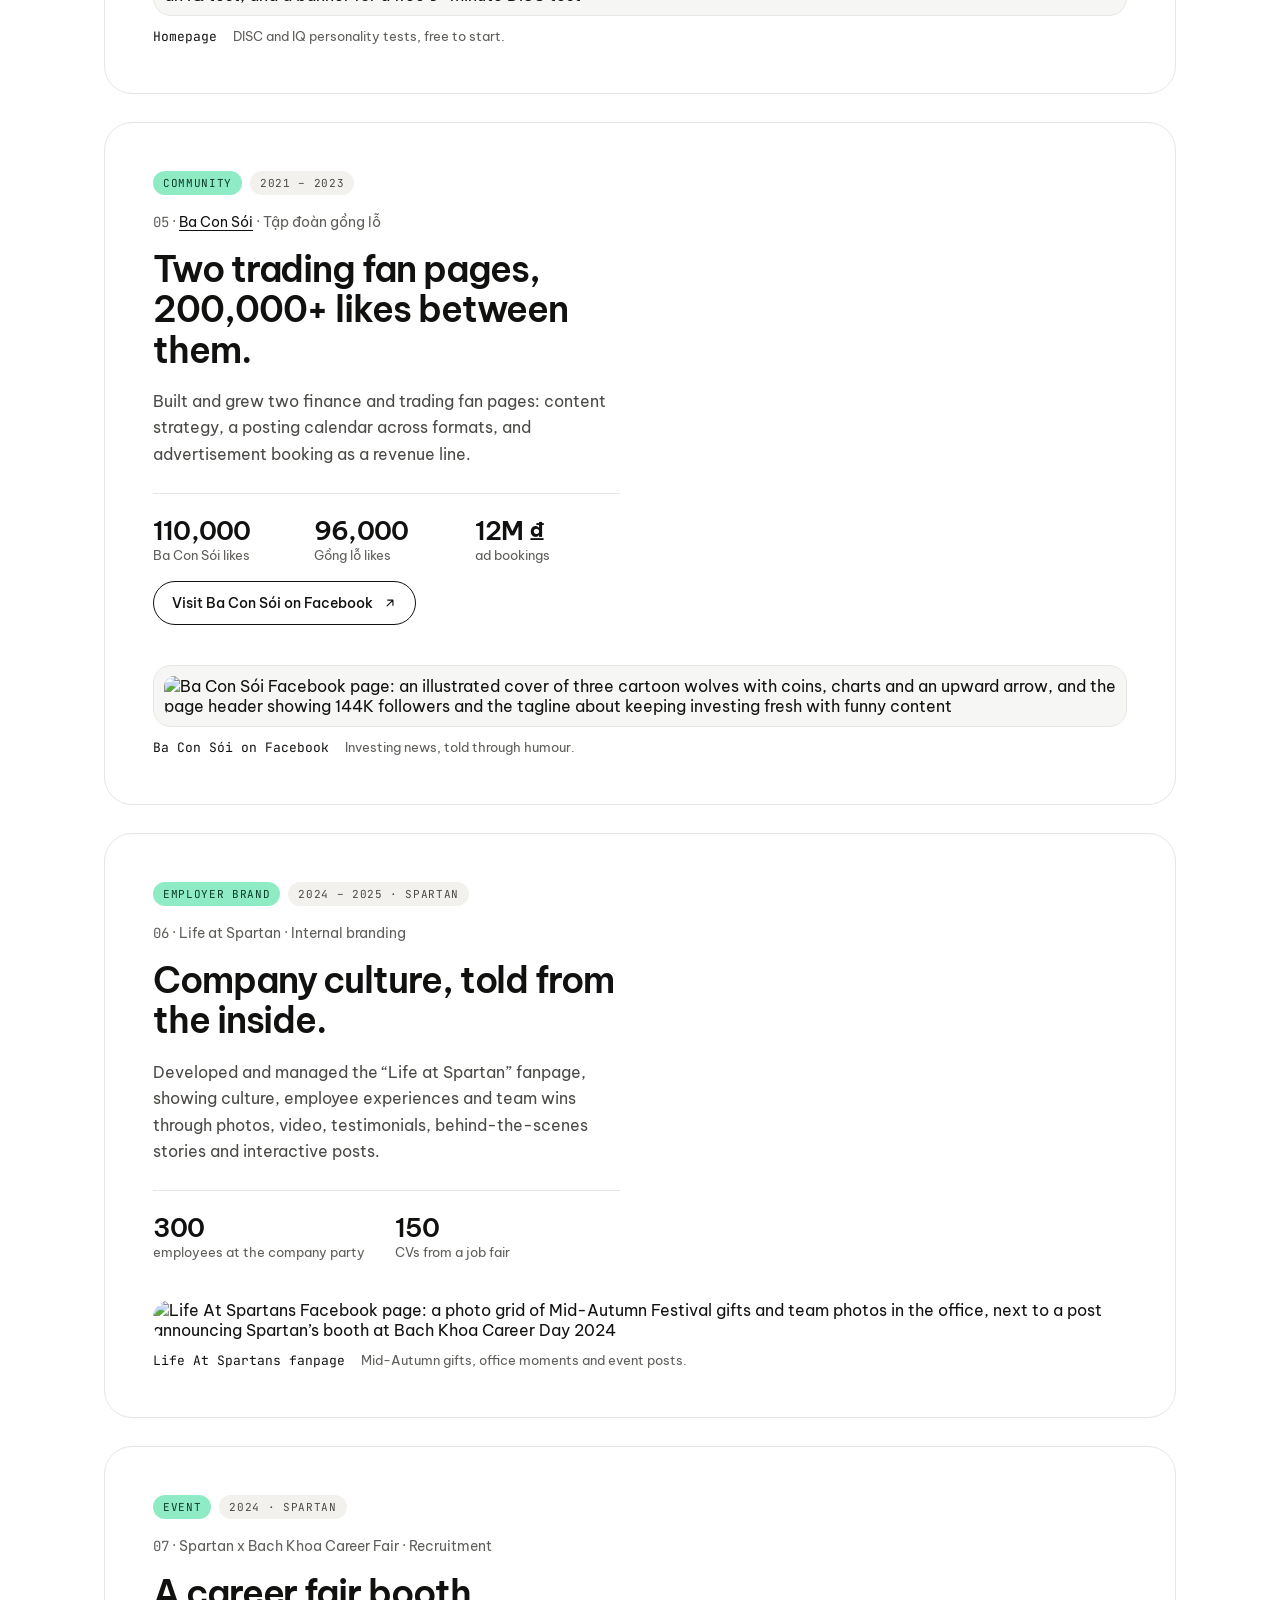
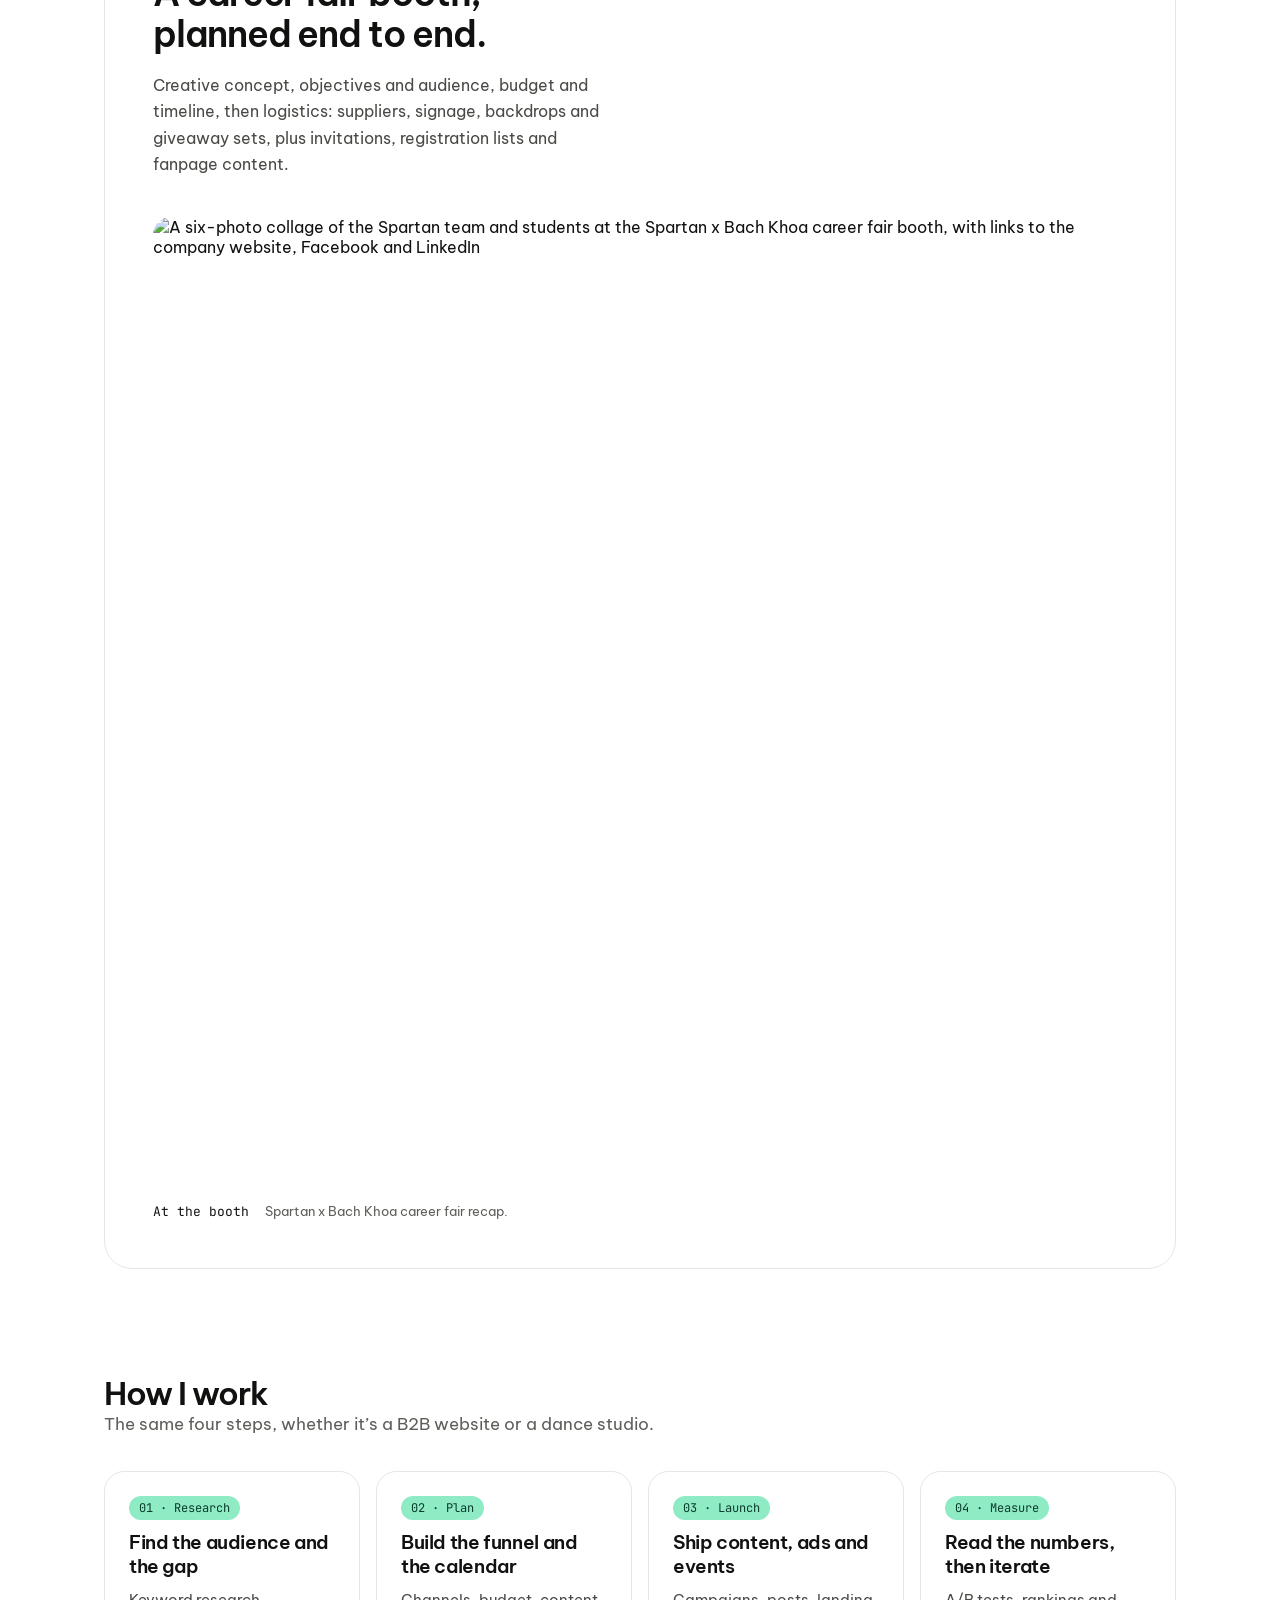
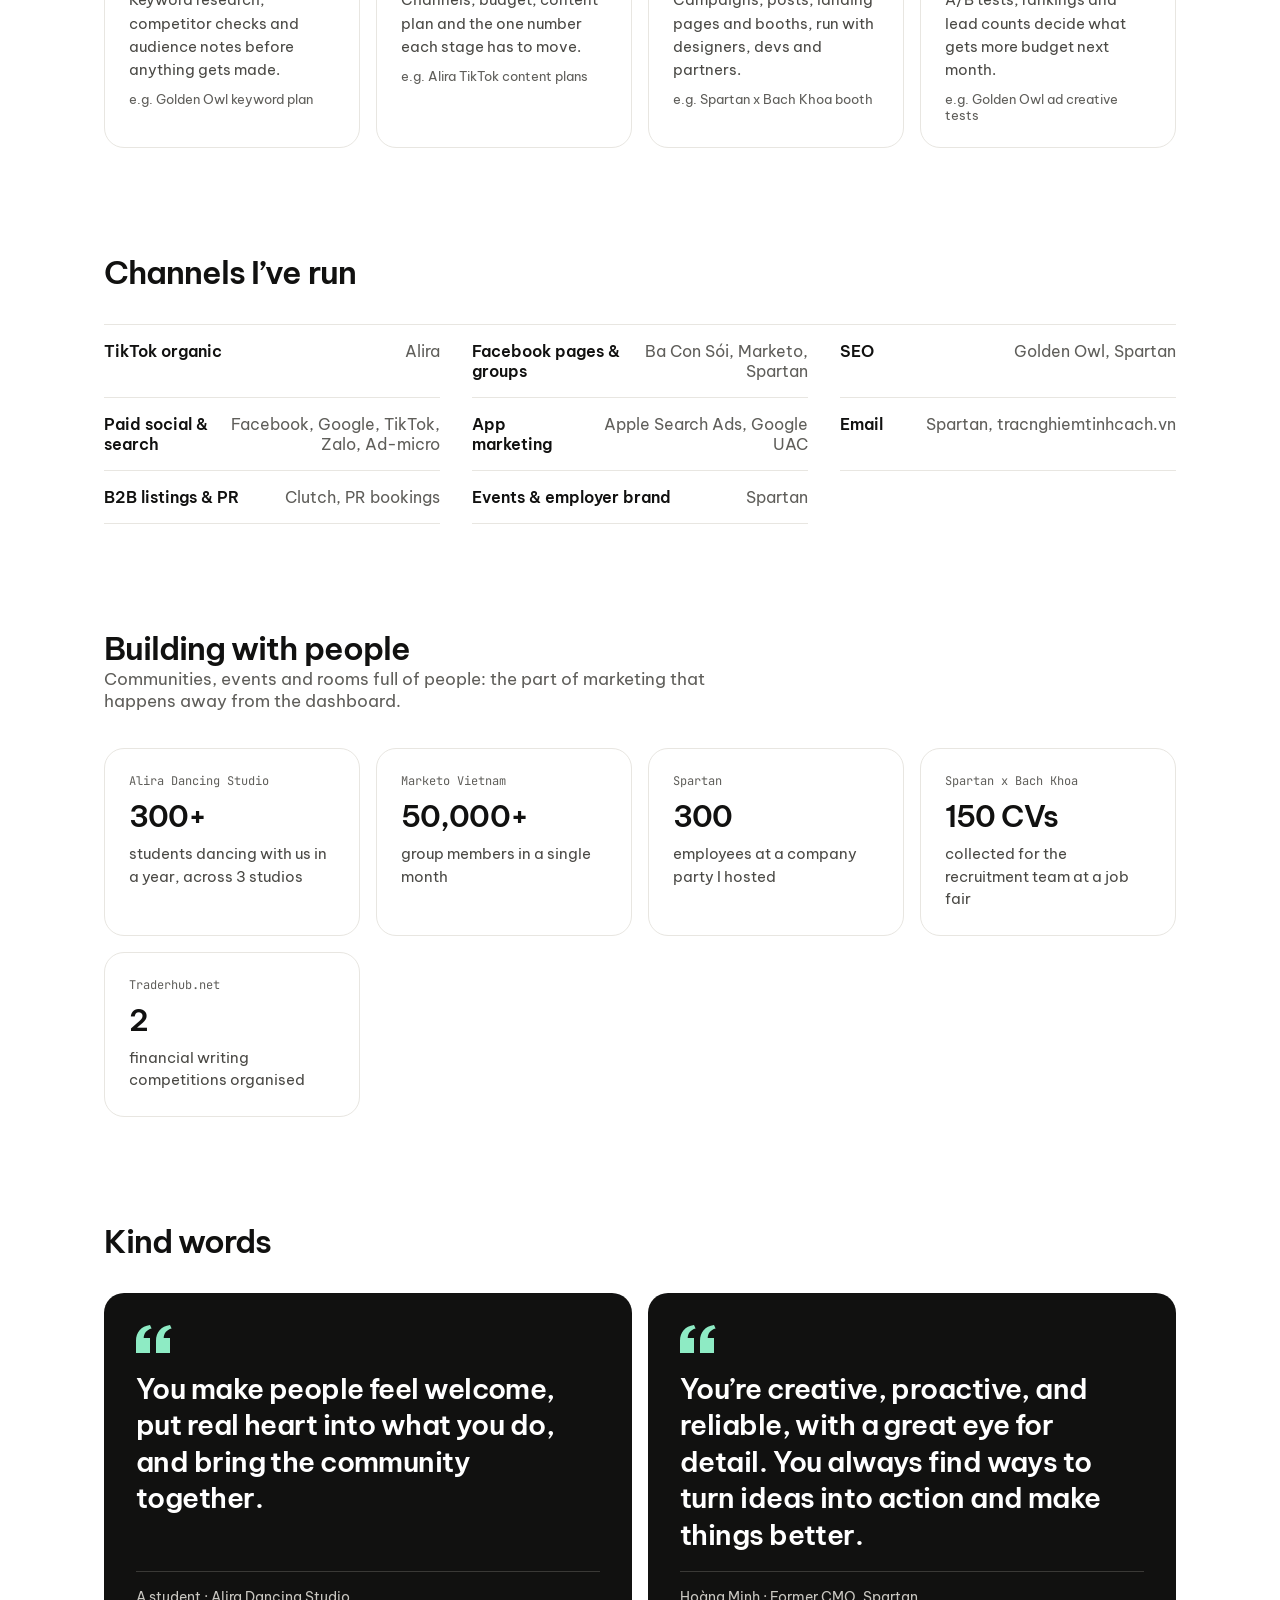
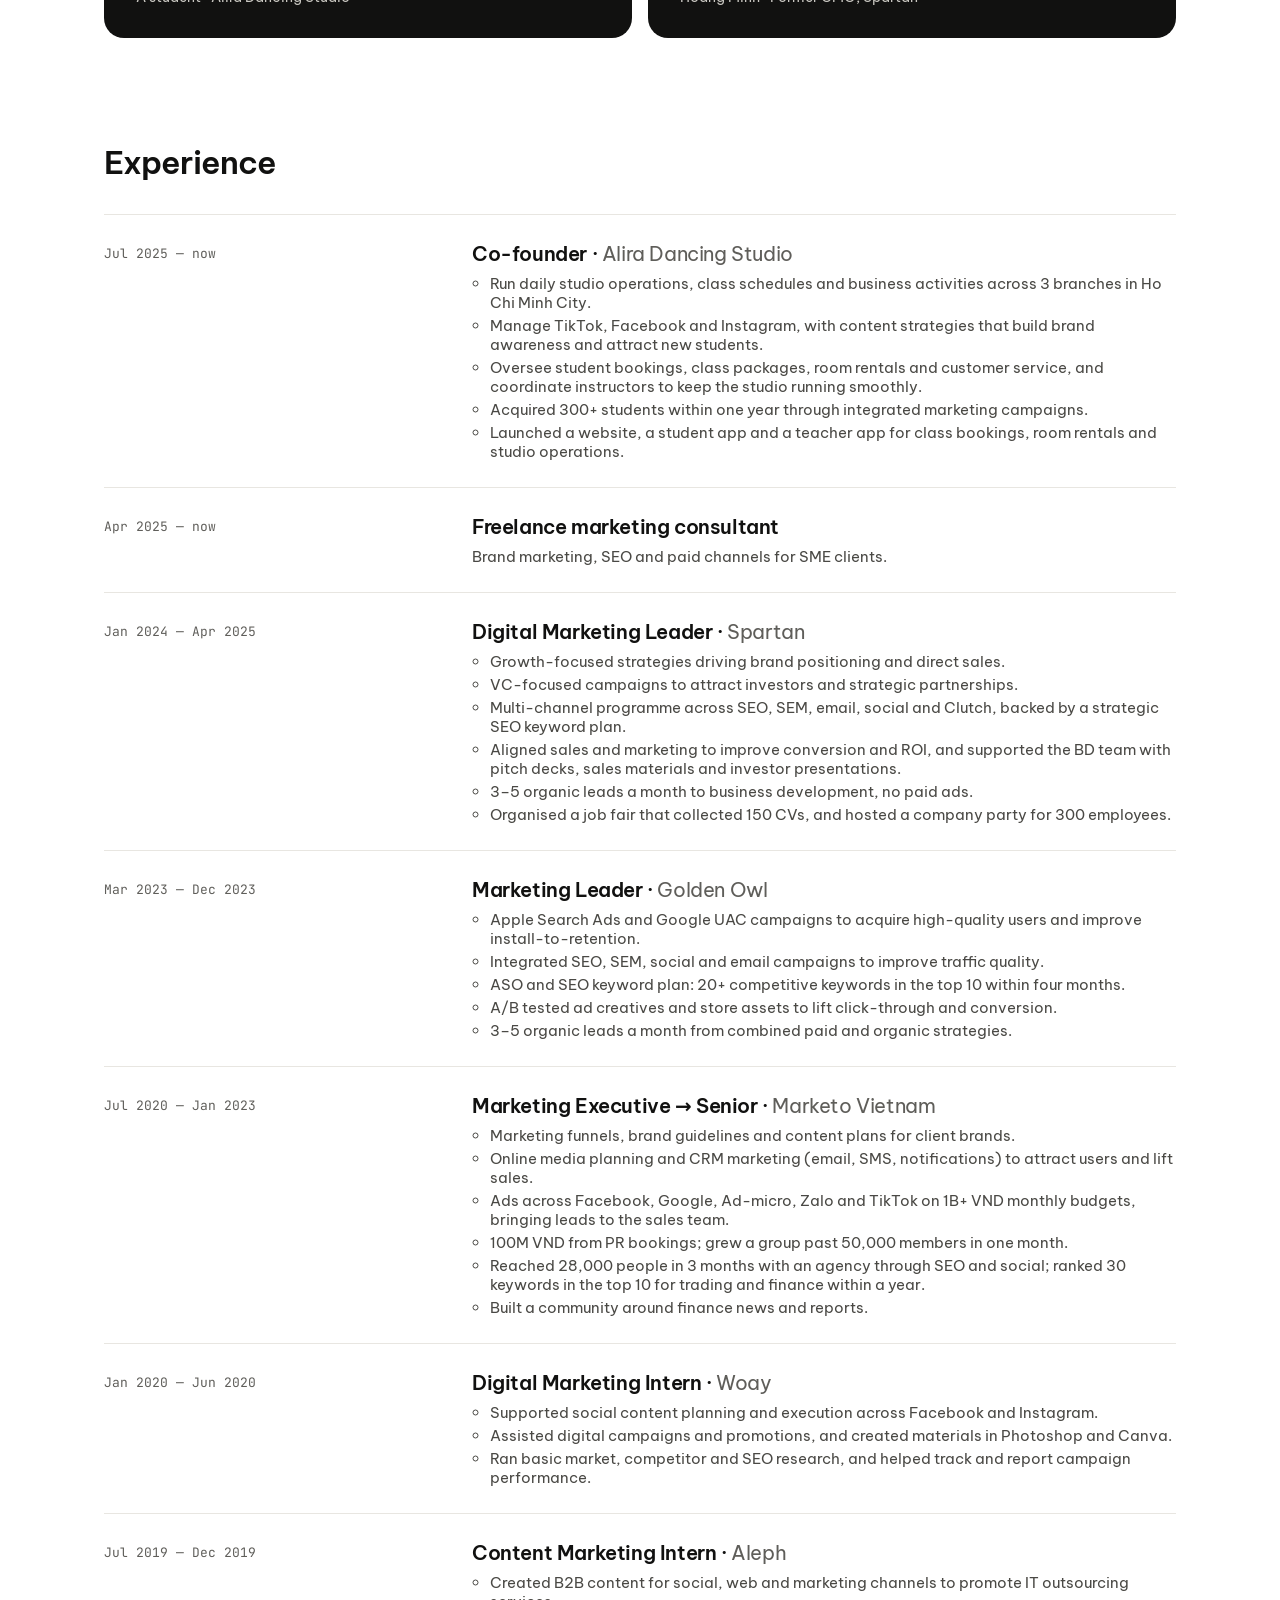
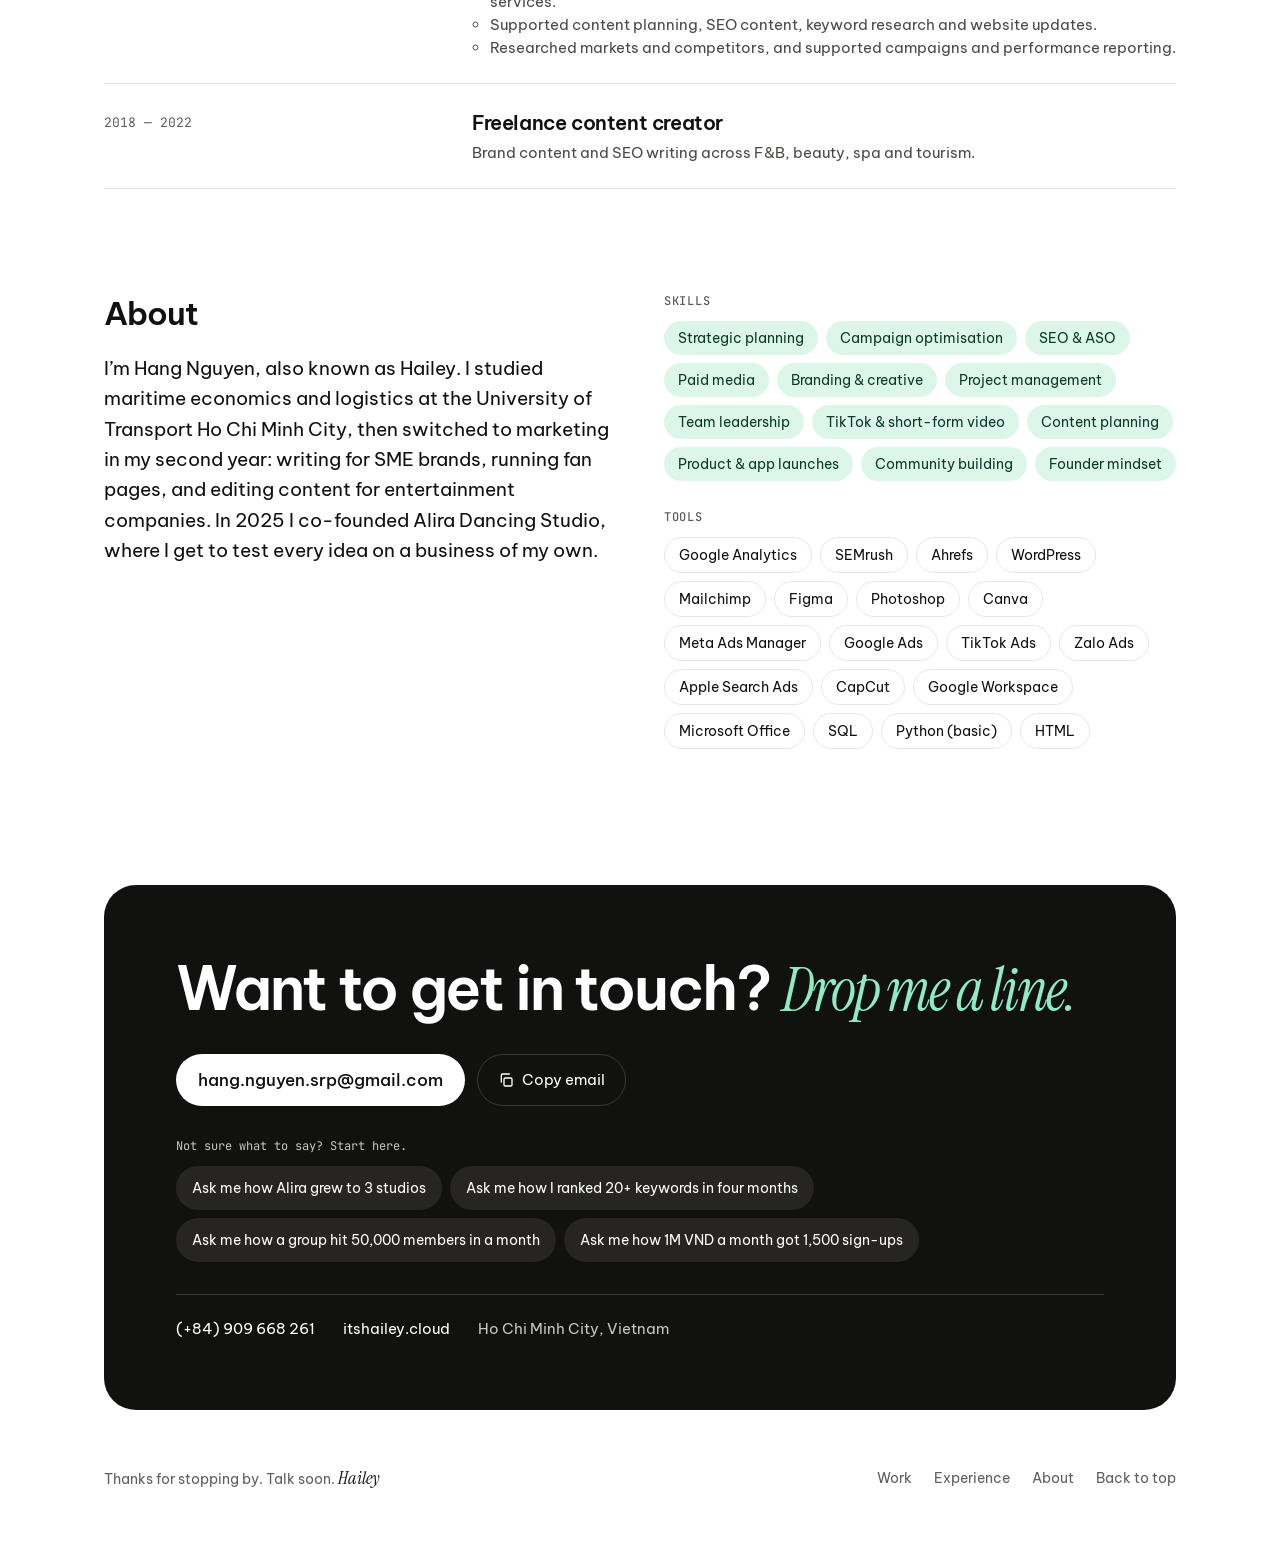
==== commit fa9e5ba3: "Credit the testimonial to Hoàng Minh as former CMO of Spartan Co-Authored-By: Claude Sonnet 5.5 <nor" ====
--- a/index.html
+++ b/index.html
@@ -478,7 +478,7 @@
       <figure class="quote-card">
         <svg width="36" height="28" viewBox="0 0 36 28" fill="#8eebc4" aria-hidden="true"><path d="M0 28V16C0 7 5 1.5 14 0l1.6 3.6C10.4 5 8 8.4 7.7 13H14v15H0zm20 0V16c0-9 5-14.5 14-16l1.6 3.6C30.4 5 28 8.4 27.7 13H34v15H20z"></path></svg>
         <blockquote>You’re creative, proactive, and reliable, with a great eye for detail. You always find ways to turn ideas into action and make things better.</blockquote>
-        <figcaption>Hoàng Minh · CMO, Spartan</figcaption>
+        <figcaption>Hoàng Minh · Former CMO, Spartan</figcaption>
       </figure>
     </div>
   </section>
